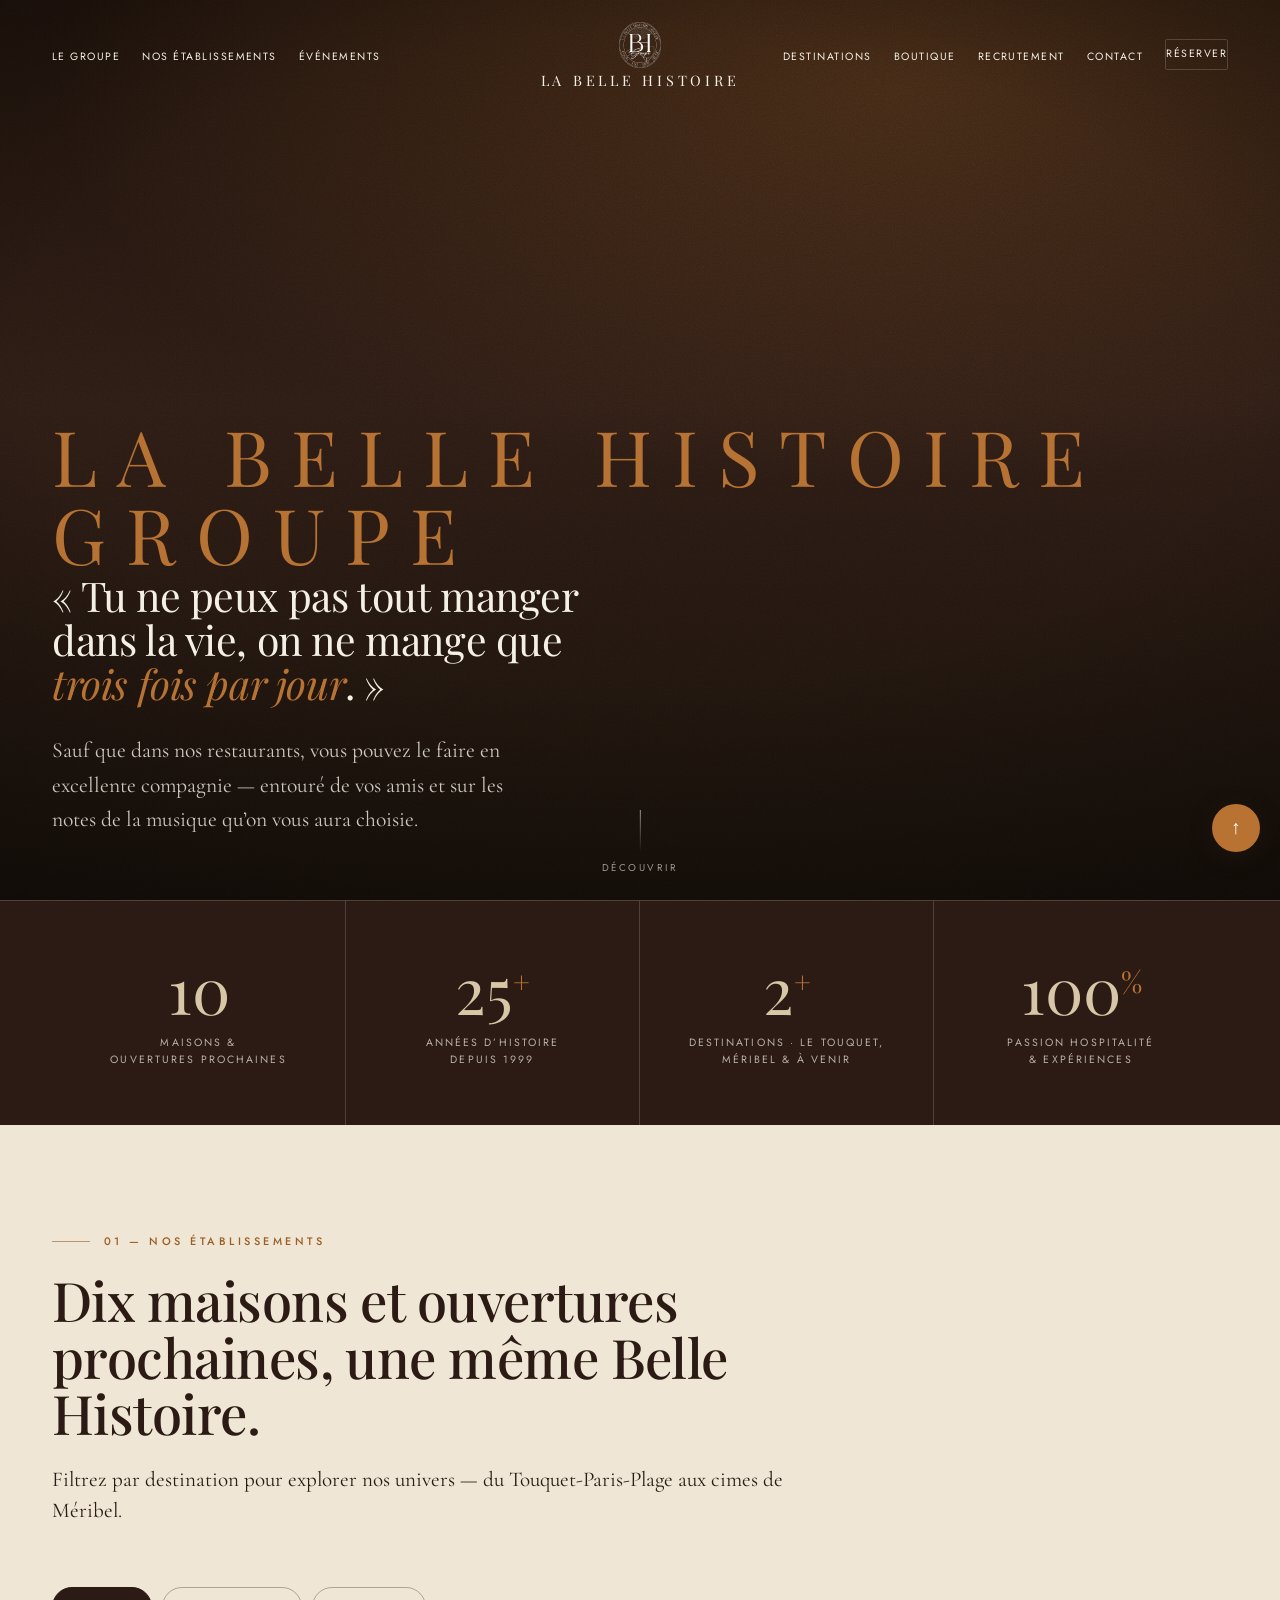
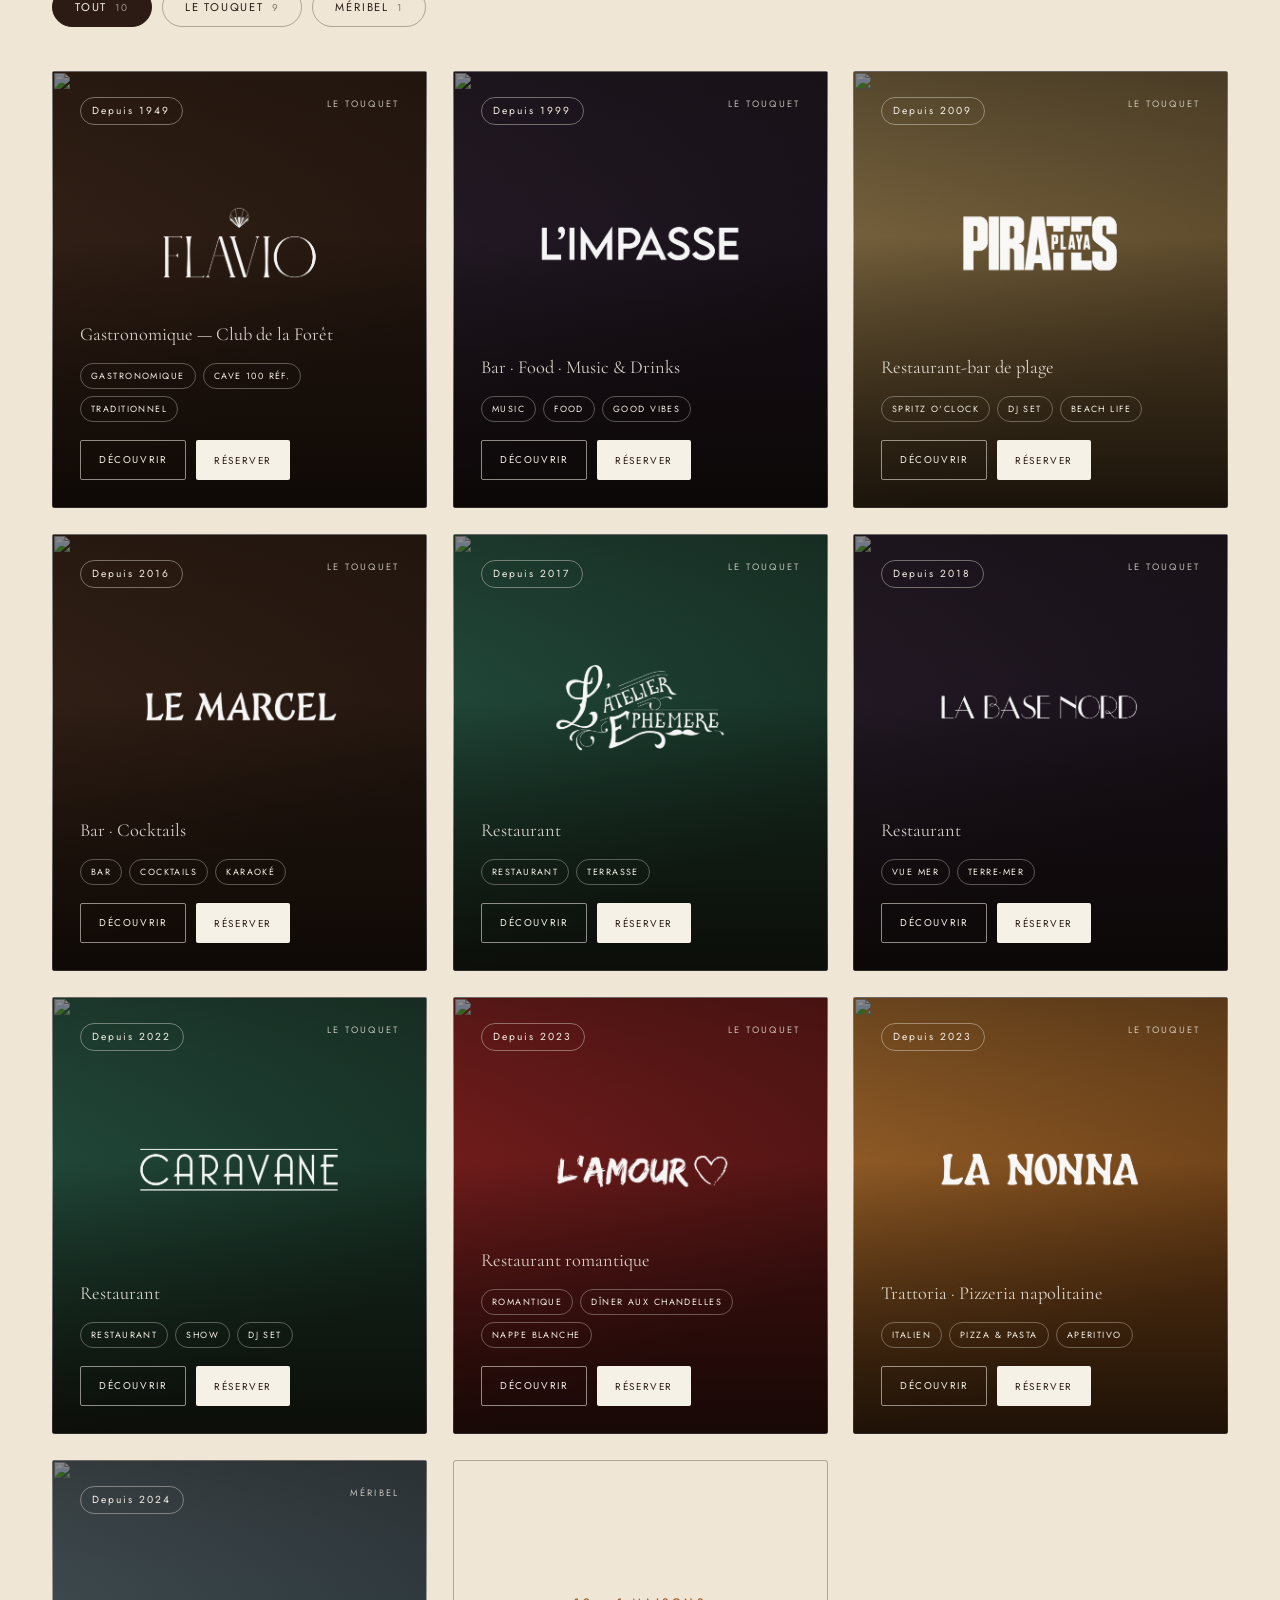
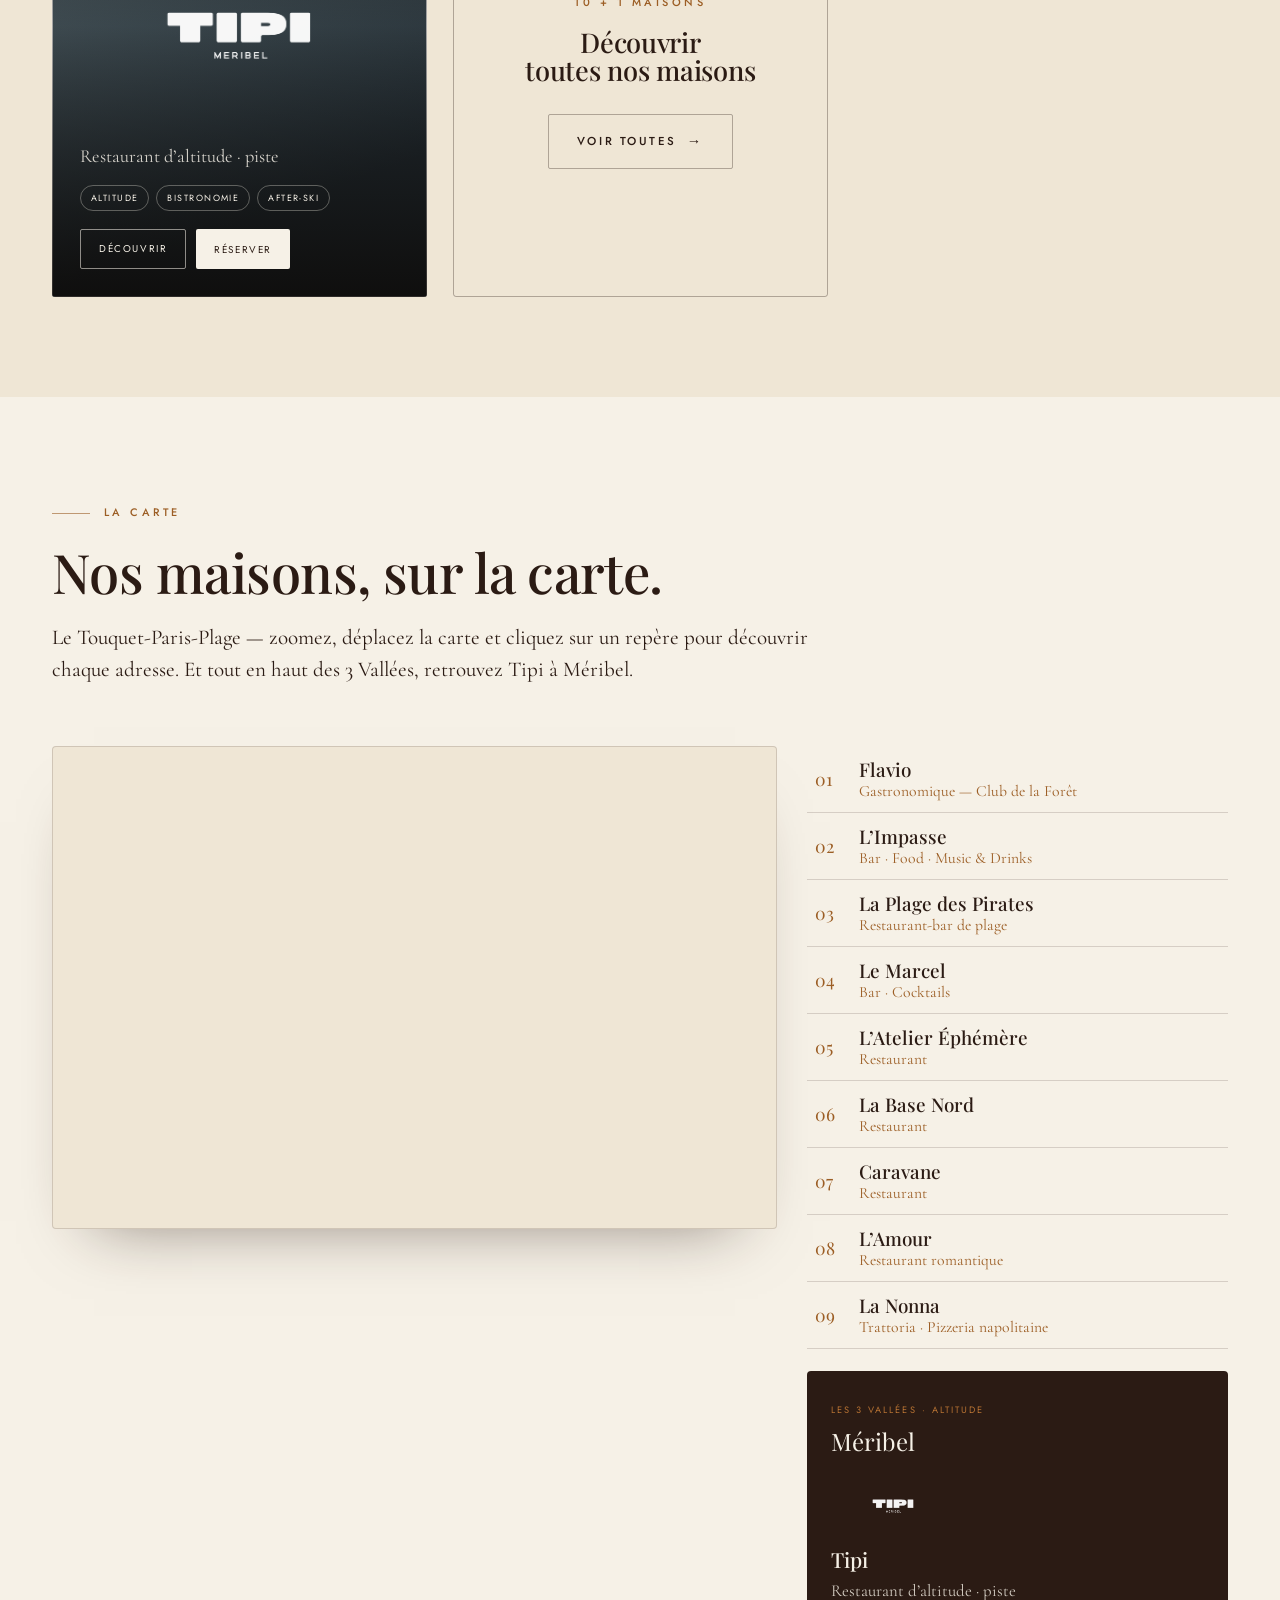
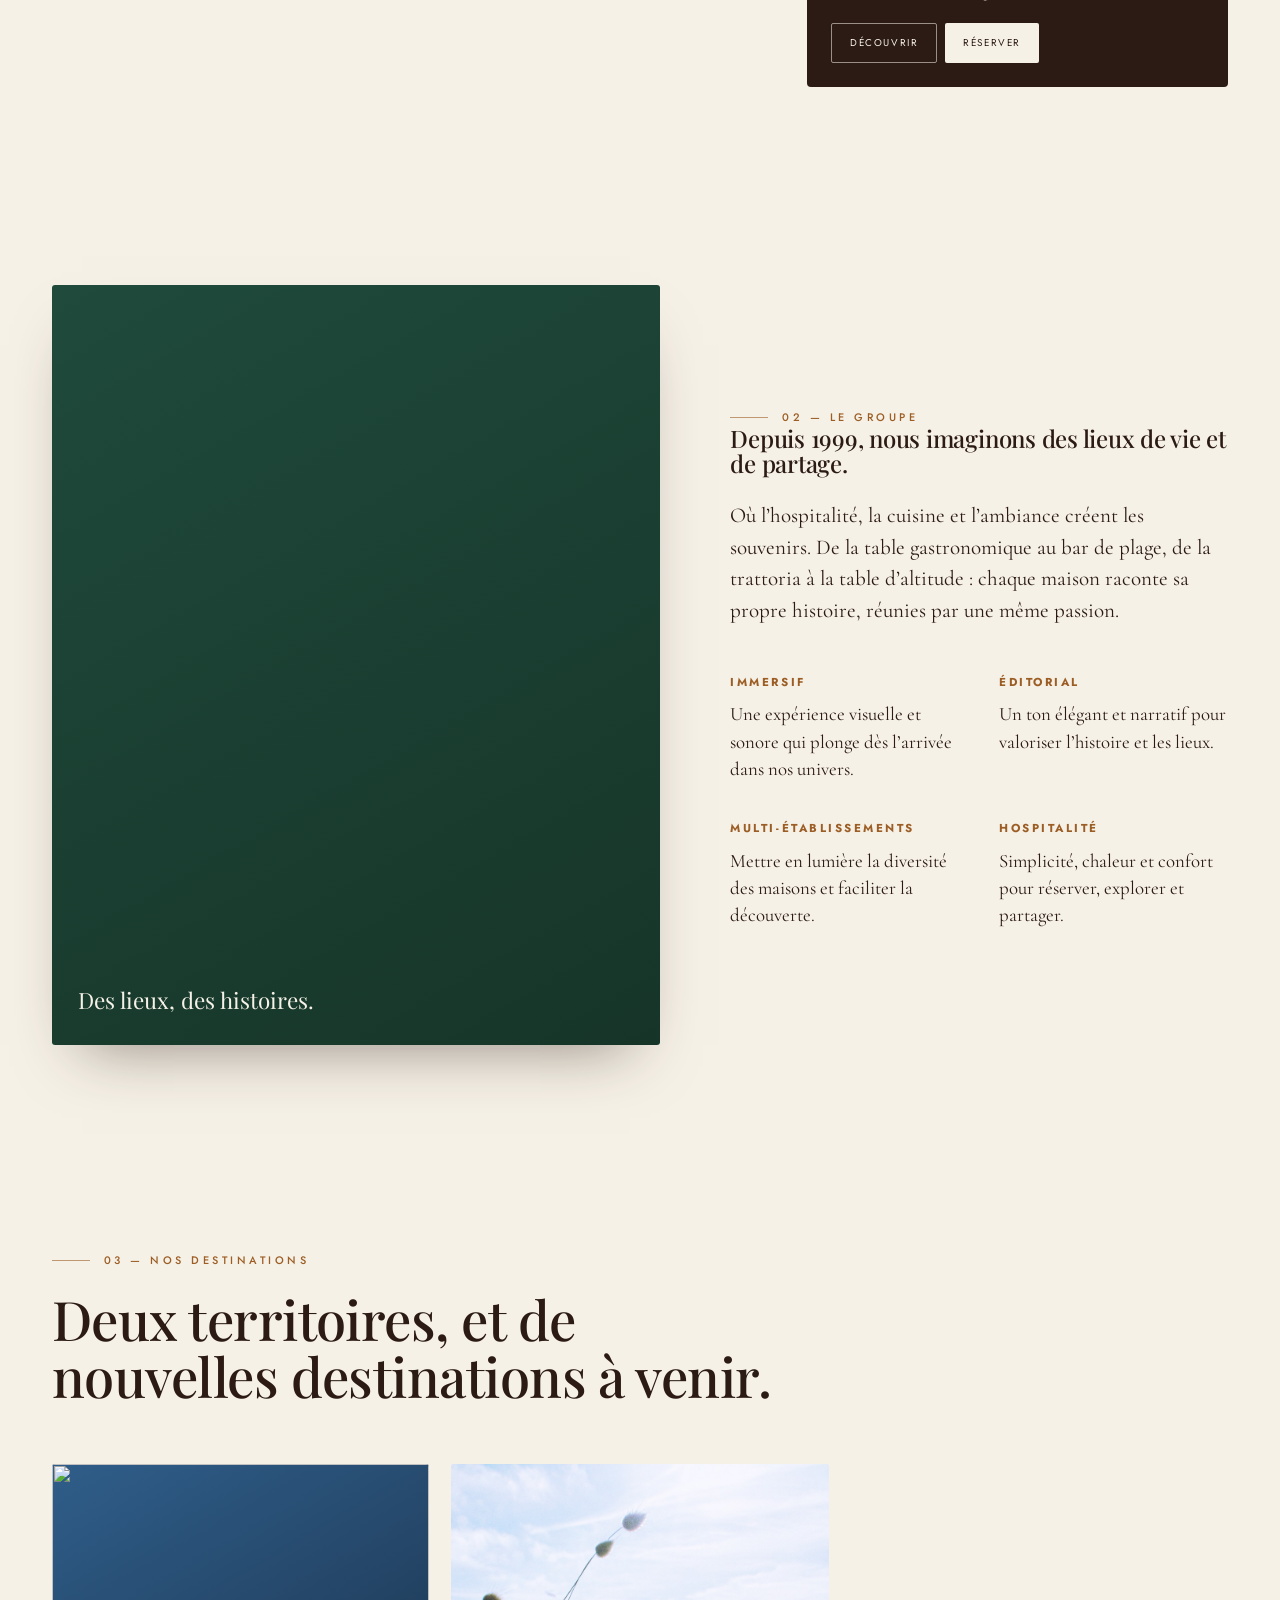
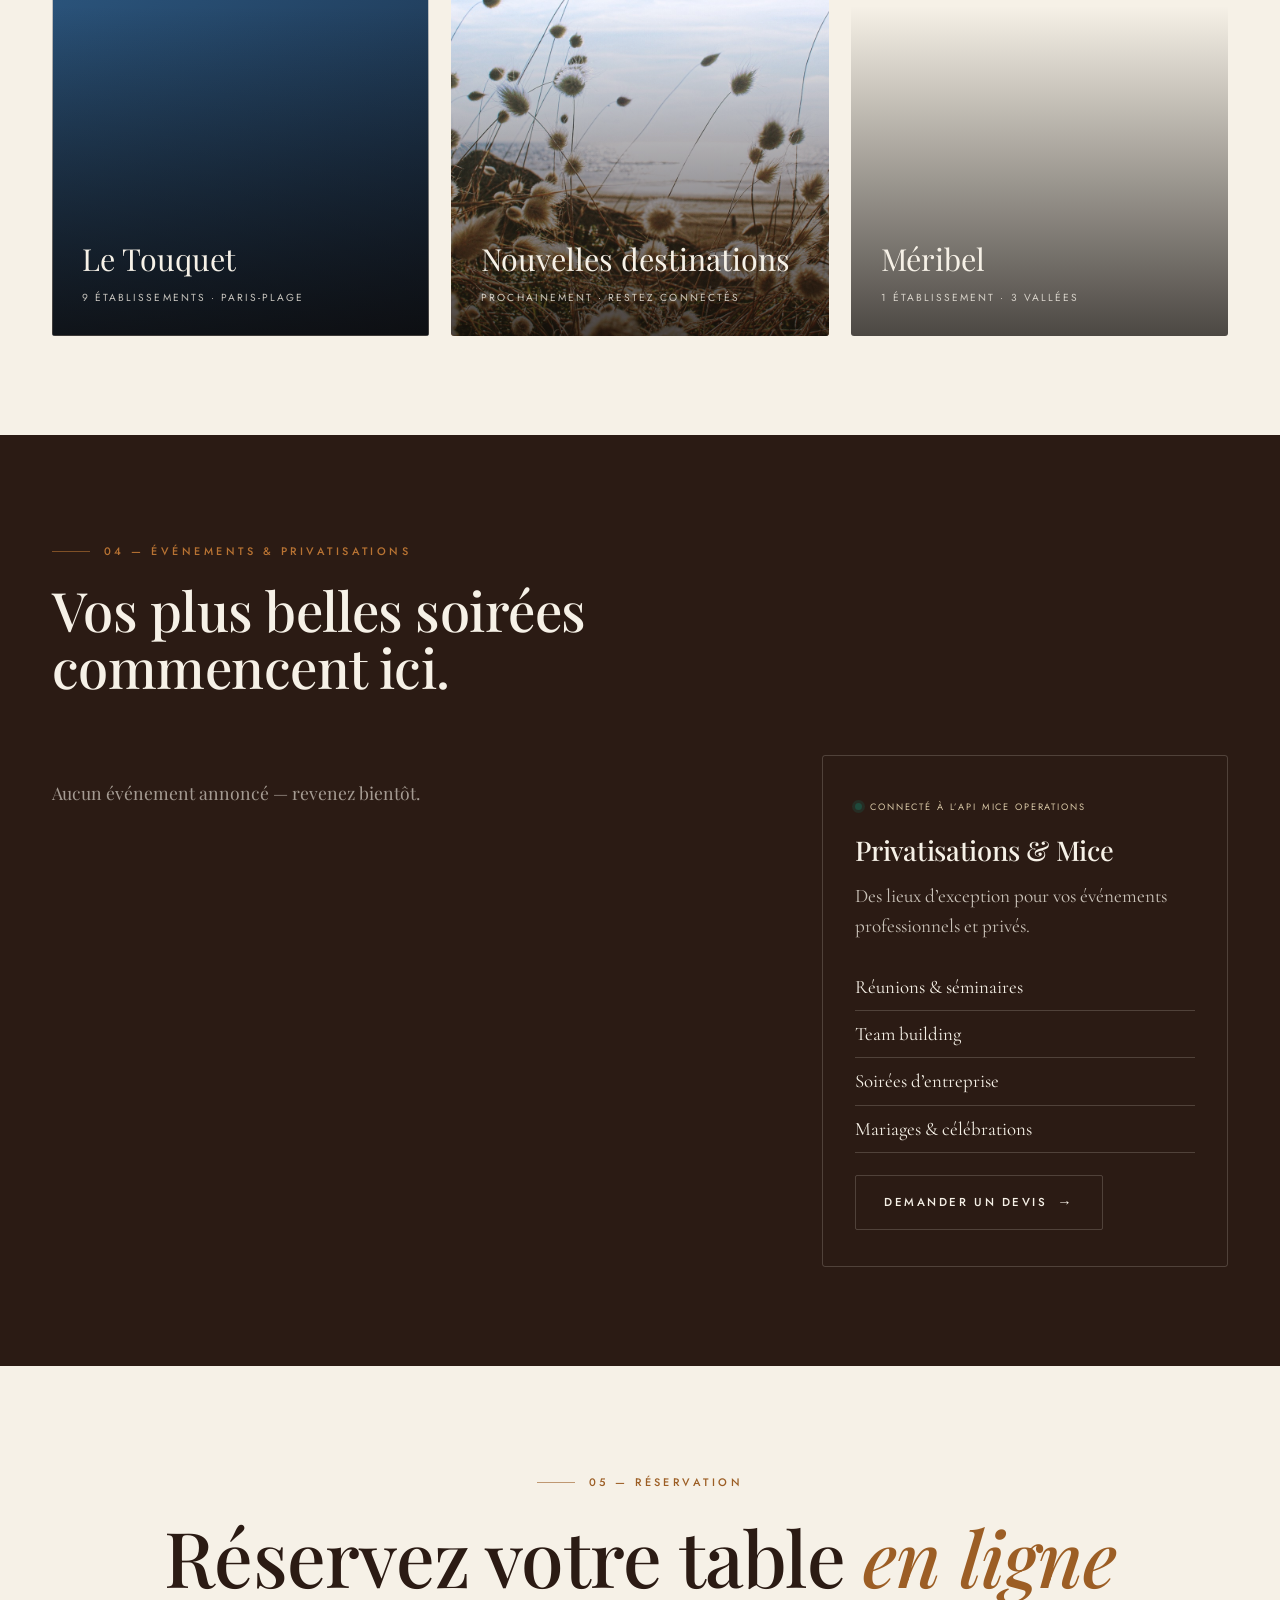
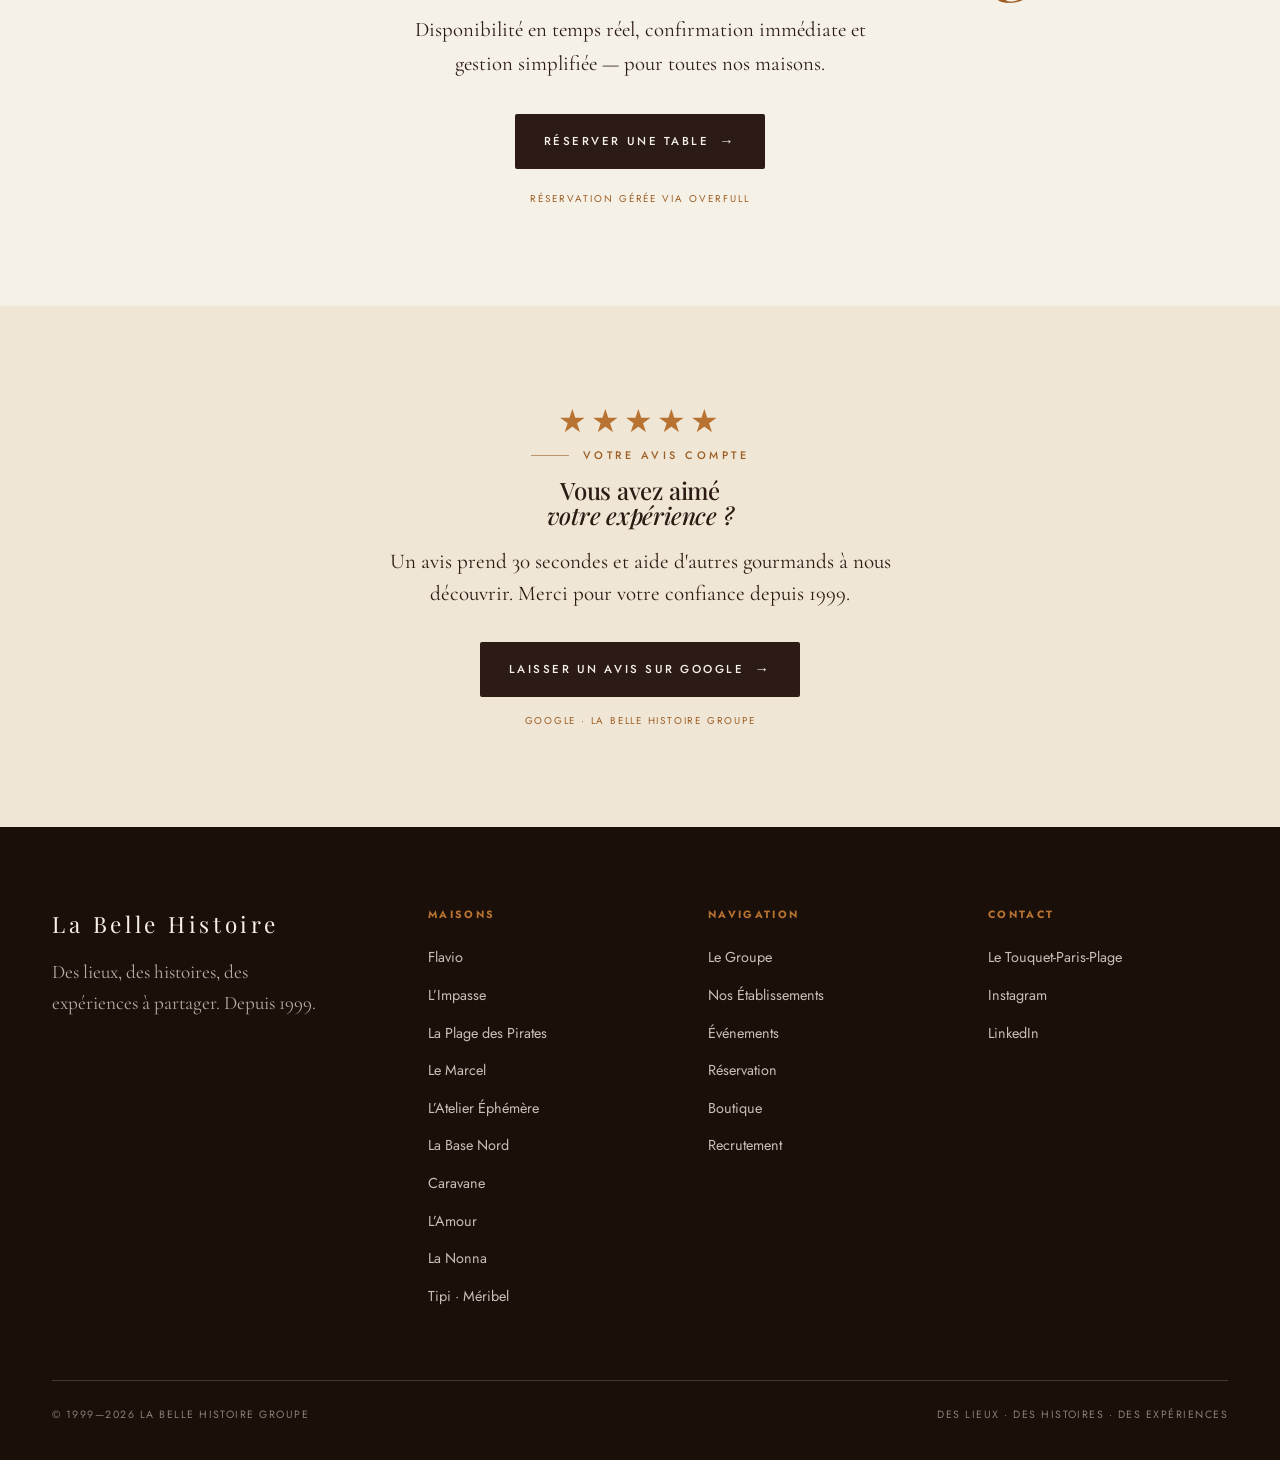
==== index.html @ 361ee7e6 "Add Google review CTA section on homepage New section before footer with 5-star rating, invite to le" ====
<!DOCTYPE html>
<html lang="fr">
<head>
  <meta charset="UTF-8" />
  <meta name="viewport" content="width=device-width, initial-scale=1.0" />

  <!-- ═══ SEO Principal ═══ -->
  <title>La Belle Histoire Groupe | Restaurants & Bars au Touquet-Paris-Plage et Méribel</title>
  <meta name="description" content="Groupe de 10 restaurants et bars au Touquet-Paris-Plage et à Méribel depuis 1999. Flavio, L'Impasse, La Plage des Pirates, Caravane, La Nonna, Tipi… Réservez votre table en ligne." />
  <meta name="keywords" content="restaurant Le Touquet, bar Le Touquet, La Belle Histoire Groupe, Flavio Le Touquet, L'Impasse Le Touquet, La Plage des Pirates, Caravane restaurant, La Nonna Le Touquet, Tipi Méribel, restaurant gastronomique Le Touquet, privatisation Le Touquet, événements Le Touquet" />
  <meta name="author" content="La Belle Histoire Groupe" />
  <meta name="robots" content="index, follow" />
  <link rel="canonical" href="https://labellehistoiregroupe.com/" />

  <!-- ═══ Open Graph (Facebook, LinkedIn, WhatsApp) ═══ -->
  <meta property="og:type" content="website" />
  <meta property="og:site_name" content="La Belle Histoire Groupe" />
  <meta property="og:title" content="La Belle Histoire Groupe | Restaurants & Bars au Touquet et Méribel" />
  <meta property="og:description" content="10 restaurants et bars au Touquet-Paris-Plage et Méribel depuis 1999. Gastronomique, plage, cocktails, bistronomie d'altitude. Réservez en ligne." />
  <meta property="og:url" content="https://labellehistoiregroupe.com/" />
  <meta property="og:image" content="https://labellehistoiregroupe.com/assets/logos/lbh-seal.png" />
  <meta property="og:image:alt" content="La Belle Histoire Groupe — sceau officiel" />
  <meta property="og:locale" content="fr_FR" />

  <!-- ═══ Twitter / X Card ═══ -->
  <meta name="twitter:card" content="summary_large_image" />
  <meta name="twitter:site" content="@labellehistoire" />
  <meta name="twitter:title" content="La Belle Histoire Groupe | Restaurants & Bars au Touquet et Méribel" />
  <meta name="twitter:description" content="10 restaurants et bars au Touquet-Paris-Plage et Méribel depuis 1999. Réservez votre table en ligne." />
  <meta name="twitter:image" content="https://labellehistoiregroupe.com/assets/logos/lbh-seal.png" />

  <!-- ═══ Données structurées JSON-LD (Google Rich Results) ═══ -->
  <script type="application/ld+json">
  {
    "@context": "https://schema.org",
    "@type": "Organization",
    "name": "La Belle Histoire Groupe",
    "url": "https://labellehistoiregroupe.com",
    "logo": "https://labellehistoiregroupe.com/assets/logos/lbh-seal.png",
    "description": "Groupe de restaurants et bars au Touquet-Paris-Plage et Méribel depuis 1999.",
    "foundingDate": "1999",
    "address": {
      "@type": "PostalAddress",
      "addressLocality": "Le Touquet-Paris-Plage",
      "addressRegion": "Hauts-de-France",
      "addressCountry": "FR"
    },
    "sameAs": [
      "https://www.instagram.com/labellehistoire.groupe/"
    ],
    "hasOfferCatalog": {
      "@type": "OfferCatalog",
      "name": "Nos établissements",
      "itemListElement": [
        {"@type": "Restaurant", "name": "Flavio — Club de la Forêt", "servesCuisine": "Gastronomique française", "address": {"@type": "PostalAddress", "addressLocality": "Le Touquet-Paris-Plage"}},
        {"@type": "BarOrPub", "name": "L'Impasse", "servesCuisine": "Bar, Food, Musique", "address": {"@type": "PostalAddress", "addressLocality": "Le Touquet-Paris-Plage"}},
        {"@type": "Restaurant", "name": "La Plage des Pirates", "servesCuisine": "Bar de plage", "address": {"@type": "PostalAddress", "addressLocality": "Le Touquet-Paris-Plage"}},
        {"@type": "Restaurant", "name": "La Nonna", "servesCuisine": "Italien, pizzeria napolitaine", "address": {"@type": "PostalAddress", "addressLocality": "Le Touquet-Paris-Plage"}},
        {"@type": "Restaurant", "name": "Tipi", "servesCuisine": "Bistronomie d'altitude", "address": {"@type": "PostalAddress", "addressLocality": "Méribel-Mottaret"}}
      ]
    }
  }
  </script>

  <link rel="icon" type="image/png" href="assets/logos/lbh-seal.png" />
  <link rel="preconnect" href="https://fonts.googleapis.com">
  <link rel="preconnect" href="https://fonts.gstatic.com" crossorigin>
  <link rel="preconnect" href="https://unpkg.com">
  <link href="https://fonts.googleapis.com/css2?family=Playfair+Display:ital,wght@0,400;0,500;0,600;1,400;1,500&family=Cormorant+Garamond:ital,wght@0,400;0,500;1,400&family=Jost:wght@300;400;500&display=swap" rel="stylesheet">
  <link rel="stylesheet" href="styles.css" />
  <!-- Leaflet chargé en différé (carte non critique au premier rendu) -->
  <link rel="stylesheet" href="https://unpkg.com/leaflet@1.9.4/dist/leaflet.css" integrity="sha256-p4NxAoJBhIIN+hmNHrzRCf9tD/miZyoHS5obTRR9BMY=" crossorigin="" media="print" onload="this.media='all'" />
</head>
<body>

  <!-- ============ HEADER ============ -->
  <header class="site-header header-light">
    <div class="container nav">
      <ul class="nav-links left">
        <li><a href="#groupe">Le Groupe</a></li>
        <li><a href="#etablissements">Nos Établissements</a></li>
        <li><a href="evenements.html">Événements</a></li>
        <li class="burger-extra"><a href="https://www.labellehistoiregroupe.com/category/all-products" target="_blank" rel="noopener">Boutique</a></li>
        <li class="burger-extra"><a href="https://www.labellehistoiregroupe.com/recrutement" target="_blank" rel="noopener">Recrutement</a></li>
        <li class="burger-extra"><a href="reserver.html">Réserver</a></li>
      </ul>
      <a class="brand" href="index.html" aria-label="La Belle Histoire Groupe — accueil">
        <img class="brand-seal" src="assets/logos/lbh-seal.png" alt="" />
        <span class="word">La Belle Histoire</span>
      </a>
      <ul class="nav-links right">
        <li class="nav-only"><a href="#destinations">Destinations</a></li>
        <li class="nav-only nav-sm-hide"><a href="https://www.labellehistoiregroupe.com/category/all-products" target="_blank" rel="noopener">Boutique</a></li>
        <li class="nav-only nav-sm-hide"><a href="https://www.labellehistoiregroupe.com/recrutement" target="_blank" rel="noopener">Recrutement</a></li>
        <li class="nav-only"><a href="#contact">Contact</a></li>
        <li><a href="reserver.html" class="btn btn-light">Réserver</a></li>
      </ul>
      <button class="burger" aria-label="Menu"><span></span><span></span><span></span></button>
    </div>
  </header>

  <!-- ============ HERO ============ -->
  <section class="hero">
    <!-- VIDÉO DE FOND : déposez assets/hero.mp4 et elle se lance automatiquement.
         Sans fichier, le dégradé du hero reste affiché. -->
    <video class="hero-video" autoplay muted loop playsinline poster="">
      <source src="assets/logos/MONTAGE_GROUPE_v6.mp4" type="video/mp4" />
    </video>
    <div class="hero-grain"></div>
    <div class="container hero-inner">
      <div class="hero-top">
        <span class="label" style="color:var(--cuivre)">La Belle Histoire Groupe</span>
      </div>
      <h1 class="hero-quote">
        « Tu ne peux pas tout manger dans la vie, on ne mange que <span class="accent">trois fois par jour</span>. »
      </h1>
      <p class="hero-sub">Sauf que dans nos restaurants, vous pouvez le faire en excellente compagnie — entouré de vos amis et sur les notes de la musique qu’on vous aura choisie.</p>
    </div>
    <span class="hero-videonote">Vidéo immersive · à venir</span>
    <div class="scroll-cue"><span></span>Découvrir</div>
  </section>

  <!-- ============ CHIFFRES CLÉS ============ -->
  <section class="stats">
    <div class="container">
      <div class="stats-grid">
        <div class="stat reveal"><div class="num">10</div><div class="cap">Maisons &amp;<br>ouvertures prochaines</div></div>
        <div class="stat reveal"><div class="num">25<sup>+</sup></div><div class="cap">Années d’histoire<br>depuis 1999</div></div>
        <div class="stat reveal"><div class="num">2<sup>+</sup></div><div class="cap">Destinations · Le Touquet,<br>Méribel &amp; à venir</div></div>
        <div class="stat reveal"><div class="num">100<sup>%</sup></div><div class="cap">Passion hospitalité<br>&amp; expériences</div></div>
      </div>
    </div>
  </section>

  <!-- ============ ÉTABLISSEMENTS ============ -->
  <section class="section venues" id="etablissements">
    <div class="container">
      <div class="section-head reveal">
        <span class="label sec-index">01 — Nos Établissements</span>
        <h2>Dix maisons et ouvertures prochaines, une même Belle Histoire.</h2>
        <p class="editorial">Filtrez par destination pour explorer nos univers — du Touquet-Paris-Plage aux cimes de Méribel.</p>
      </div>
      <div class="filter-bar" id="filter-bar">
        <button class="chip active" data-filter="all">Tout <span class="cnt">10</span></button>
        <button class="chip" data-filter="letouquet">Le Touquet <span class="cnt">9</span></button>
        <button class="chip" data-filter="meribel">Méribel <span class="cnt">1</span></button>
      </div>
      <div class="grid" id="venue-grid"><!-- injected by app.js --></div>
    </div>
  </section>

  <!-- ============ CARTE INTERACTIVE ============ -->
  <section class="section map-section" id="carte">
    <div class="container">
      <div class="section-head reveal">
        <span class="label sec-index">La carte</span>
        <h2>Nos maisons, sur la carte.</h2>
        <p class="editorial">Le Touquet-Paris-Plage — zoomez, déplacez la carte et cliquez sur un repère pour découvrir chaque adresse. Et tout en haut des 3 Vallées, retrouvez Tipi à Méribel.</p>
      </div>
      <div class="map-layout reveal">
        <div class="map-stage" id="map-stage"><!-- carte + pastilles injectées par app.js --></div>
        <aside class="map-side">
          <ol class="map-legend" id="map-legend"><!-- légende injectée --></ol>
          <div class="map-inset" id="map-inset"><!-- encart Tipi / Méribel injecté --></div>
        </aside>
      </div>
    </div>
  </section>

  <!-- ============ LE GROUPE ============ -->
  <section class="section" id="groupe">
    <div class="container intro">
      <div class="intro-visual reveal">
        <video autoplay muted loop playsinline style="position:absolute;inset:0;width:100%;height:100%;object-fit:cover;">
          <source src="assets/logos/MONTAGE_GROUPE_v6.mp4" type="video/mp4" />
        </video>
        <span class="vlabel">Des lieux, des histoires.</span>
      </div>
      <div class="reveal">
        <span class="label sec-index">02 — Le Groupe</span>
        <h2>Depuis 1999, nous imaginons des lieux de vie et de partage.</h2>
        <p class="editorial" style="margin-top:24px">Où l’hospitalité, la cuisine et l’ambiance créent les souvenirs. De la table gastronomique au bar de plage, de la trattoria à la table d’altitude : chaque maison raconte sa propre histoire, réunies par une même passion.</p>
        <div class="values">
          <div class="value"><h4>Immersif</h4><p>Une expérience visuelle et sonore qui plonge dès l’arrivée dans nos univers.</p></div>
          <div class="value"><h4>Éditorial</h4><p>Un ton élégant et narratif pour valoriser l’histoire et les lieux.</p></div>
          <div class="value"><h4>Multi-établissements</h4><p>Mettre en lumière la diversité des maisons et faciliter la découverte.</p></div>
          <div class="value"><h4>Hospitalité</h4><p>Simplicité, chaleur et confort pour réserver, explorer et partager.</p></div>
        </div>
      </div>
    </div>
  </section>

  <!-- ============ DESTINATIONS ============ -->
  <section class="section" id="destinations">
    <div class="container">
      <div class="section-head reveal">
        <span class="label sec-index">03 — Nos Destinations</span>
        <h2>Deux territoires, et de nouvelles destinations à venir.</h2>
      </div>
      <div class="dest-grid">
        <a class="dest dest-letouquet reveal" href="#etablissements">
          <div><div class="d-name">Le Touquet</div><div class="d-meta">9 établissements · Paris-Plage</div></div>
        </a>
        <a class="dest dest-hardelot reveal" href="#etablissements">
          <div><div class="d-name">Nouvelles destinations</div><div class="d-meta">Prochainement · restez connectés</div></div>
        </a>
        <a class="dest dest-meribel reveal" href="#etablissements">
          <div><div class="d-name">Méribel</div><div class="d-meta">1 établissement · 3 Vallées</div></div>
        </a>
      </div>
    </div>
  </section>

  <!-- ============ ÉVÉNEMENTS ============ -->
  <section class="section events" id="evenements">
    <div class="container">
      <div class="section-head reveal">
        <span class="label sec-index">04 — Événements &amp; Privatisations</span>
        <h2>Vos plus belles soirées commencent ici.</h2>
      </div>
      <div class="events-wrap">
        <div class="event-list reveal" id="event-list-home">
          <div id="event-home-empty" style="display:none;padding:24px 0;color:rgba(246,241,231,.6);font-family:var(--serif);font-size:1.1rem">
            Aucun événement annoncé — revenez bientôt.
          </div>
        </div>
        <div class="mice-card reveal">
          <span class="api-tag">Connecté à l’API Mice Operations</span>
          <h3 class="serif">Privatisations &amp; Mice</h3>
          <p style="color:rgba(246,241,231,.78); font-family:var(--body); font-size:1.2rem">Des lieux d’exception pour vos événements professionnels et privés.</p>
          <ul>
            <li>Réunions &amp; séminaires</li>
            <li>Team building</li>
            <li>Soirées d’entreprise</li>
            <li>Mariages &amp; célébrations</li>
          </ul>
          <a href="https://app.miceoperations.com/widget/b5c89fdca779" target="_blank" rel="noopener" class="btn btn-light btn-arrow"><span>Demander un devis</span></a>
        </div>
      </div>
    </div>
  </section>

  <!-- ============ RÉSERVATION CTA ============ -->
  <section class="section" id="reservation">
    <div class="container reserve-cta reveal">
      <span class="label sec-index" style="justify-content:center">05 — Réservation</span>
      <h2 class="big">Réservez votre table <em>en ligne</em></h2>
      <p>Disponibilité en temps réel, confirmation immédiate et gestion simplifiée — pour toutes nos maisons.</p>
      <a href="reserver.html" class="btn btn-dark btn-arrow"><span>Réserver une table</span></a>
      <div style="margin-top:22px; font-size:.62rem; letter-spacing:.2em; text-transform:uppercase; color:var(--cuivre-2)">Réservation gérée via Overfull</div>
    </div>
  </section>

  <!-- ============ AVIS GOOGLE ============ -->
  <section class="section review-section">
    <div class="container reveal" style="text-align:center;max-width:680px">
      <div class="review-stars">★★★★★</div>
      <span class="label sec-index" style="justify-content:center;margin-top:10px">Votre avis compte</span>
      <h2 style="margin-top:14px">Vous avez aimé<br><em>votre expérience ?</em></h2>
      <p class="editorial" style="margin:18px auto 0;max-width:520px">Un avis prend 30 secondes et aide d'autres gourmands à nous découvrir. Merci pour votre confiance depuis 1999.</p>
      <a href="https://www.google.com/search?si=APenkKm7iecQ4G6P-TsbSMFKIQtv3EFIqRAFw-i8uEbk55Z-_3xmjBOQB8GA8N54WVi32LndKd8YNEDdBRg1NfREZsQktn8J58DoyydpPAeneOdMUARDlUWdwB6d22QhJ9nupJuuzLVraXx_1e2UKMs9X2jAr7TfYYryWvH3S5ojsZpSFsKoiIk%3D&q=LA+BELLE+HISTOIRE+GROUPE+Avis" target="_blank" rel="noopener" class="btn btn-dark btn-arrow" style="margin-top:32px"><span>Laisser un avis sur Google</span></a>
      <div style="margin-top:16px;font-size:.62rem;letter-spacing:.18em;text-transform:uppercase;color:var(--cuivre-2)">Google · La Belle Histoire Groupe</div>
    </div>
  </section>

  <!-- ============ FOOTER ============ -->
  <footer class="footer" id="contact">
    <div class="container">
      <div class="footer-top">
        <div>
          <div class="word">La Belle Histoire</div>
          <p class="tag">Des lieux, des histoires, des expériences à partager. Depuis 1999.</p>
        </div>
        <div>
          <h5>Maisons</h5>
          <ul>
            <li><a href="https://www.labellehistoiregroupe.com/flavio" target="_blank" rel="noopener">Flavio</a></li>
            <li><a href="https://www.labellehistoiregroupe.com/limpasse" target="_blank" rel="noopener">L’Impasse</a></li>
            <li><a href="https://www.labellehistoiregroupe.com/plagedespirates" target="_blank" rel="noopener">La Plage des Pirates</a></li>
            <li><a href="https://www.labellehistoiregroupe.com/lemarcel" target="_blank" rel="noopener">Le Marcel</a></li>
            <li><a href="https://www.labellehistoiregroupe.com/latelierephemere" target="_blank" rel="noopener">L’Atelier Éphémère</a></li>
            <li><a href="https://www.labellehistoiregroupe.com/labasenord" target="_blank" rel="noopener">La Base Nord</a></li>
            <li><a href="https://www.labellehistoiregroupe.com/caravane" target="_blank" rel="noopener">Caravane</a></li>
            <li><a href="https://www.labellehistoiregroupe.com/lamour" target="_blank" rel="noopener">L’Amour</a></li>
            <li><a href="https://www.labellehistoiregroupe.com/la-nonna" target="_blank" rel="noopener">La Nonna</a></li>
            <li><a href="https://www.tipi-meribel.com" target="_blank" rel="noopener">Tipi · Méribel</a></li>
          </ul>
        </div>
        <div>
          <h5>Navigation</h5>
          <ul>
            <li><a href="#groupe">Le Groupe</a></li>
            <li><a href="#etablissements">Nos Établissements</a></li>
            <li><a href="evenements.html">Événements</a></li>
            <li><a href="reserver.html">Réservation</a></li>
            <li><a href="https://www.labellehistoiregroupe.com/category/all-products" target="_blank" rel="noopener">Boutique</a></li>
            <li><a href="https://www.labellehistoiregroupe.com/recrutement" target="_blank" rel="noopener">Recrutement</a></li>
          </ul>
        </div>
        <div>
          <h5>Contact</h5>
          <ul>
            <li><a href="https://maps.google.com/?q=Le+Touquet-Paris-Plage" target="_blank" rel="noopener">Le Touquet-Paris-Plage</a></li>
            <li><a href="https://www.instagram.com/labellehistoire.groupe/" target="_blank" rel="noopener">Instagram</a></li>
            <li><a href="https://www.linkedin.com/company/la-belle-histoire-groupe/posts/?feedView=all" target="_blank" rel="noopener">LinkedIn</a></li>
          </ul>
        </div>
      </div>
      <div class="footer-bottom">
        <span>© 1999—2026 La Belle Histoire Groupe</span>
        <span>Des lieux · Des histoires · Des expériences</span>
      </div>
    </div>
  </footer>

  <!-- ============ BACK TO TOP ============ -->
  <button class="back-top" id="back-top" aria-label="Retour en haut">↑</button>

  <!-- ============ MODAL FICHE ============ -->
  <div class="modal-overlay" id="modal" aria-hidden="true">
    <div class="modal t-chocolat" role="dialog" aria-modal="true">
      <div class="modal-visual"><img class="modal-logo" src="" alt="" /><span class="mono"></span></div>
      <div class="modal-body">
        <button class="modal-close" onclick="closeVenue()" aria-label="Fermer">✕</button>
        <div class="m-year" id="m-year"></div>
        <h2 id="m-name"></h2>
        <p class="m-type" id="m-type"></p>
        <div class="m-tags" id="m-tags"></div>
        <p class="m-desc" id="m-desc"></p>
        <div class="m-info" id="m-info"></div>
        <div class="modal-actions">
          <a href="reserver.html" class="btn btn-dark">Réserver</a>
        </div>
      </div>
    </div>
  </div>

  <script src="https://unpkg.com/leaflet@1.9.4/dist/leaflet.js" integrity="sha256-20nQCchB9co0qIjJZRGuk2/Z9VM+kNiyxNV1lvTlZBo=" crossorigin="" defer></script>
  <script src="app.js"></script>
</body>
</html>
---- styles.css ----
/* =========================================================
   LA BELLE HISTOIRE GROUPE — Design System
   Palette & direction artistique d'après moodboard
   ========================================================= */

:root {
  /* Palette moodboard */
  --creme:      #F6F1E7;
  --creme-2:    #EFE6D5;
  --creme-3:    #E8DDC6;
  --sable:      #D8C7A6;
  --sable-deep: #C2AC82;
  --chocolat:   #2B1B14;
  --chocolat-2: #3A2519;
  --ink:        #1A1009;
  --vert:       #1F4A3C;
  --vert-deep:  #163528;
  --bordeaux:   #8B1F1F;
  --bordeaux-2: #6E1717;
  --cuivre:     #B87333;
  --cuivre-2:   #9C5E25;

  --line:       rgba(43, 27, 20, 0.16);
  --line-strong:rgba(43, 27, 20, 0.32);
  --line-light: rgba(246, 241, 231, 0.18);

  /* Typo */
  --serif: "Playfair Display", Georgia, serif;
  --body:  "Cormorant Garamond", Georgia, serif;
  --sans:  "Jost", "Helvetica Neue", Arial, sans-serif;

  --maxw: 1240px;
  --ease: cubic-bezier(.22,.61,.36,1);
}

/* ---------- Reset ---------- */
*, *::before, *::after { box-sizing: border-box; margin: 0; padding: 0; }
html { scroll-behavior: smooth; -webkit-text-size-adjust: 100%; background: var(--creme); overflow-x: hidden; max-width: 100%; }
body {
  background: var(--creme);
  color: var(--chocolat);
  font-family: var(--sans);
  font-size: 16px;
  line-height: 1.6;
  -webkit-font-smoothing: antialiased;
  overflow-x: hidden;
}
img { max-width: 100%; display: block; }
a { color: inherit; text-decoration: none; }
button { font-family: inherit; cursor: pointer; border: none; background: none; color: inherit; }

/* Grain overlay global */
body::before {
  content: "";
  position: fixed; inset: 0;
  pointer-events: none; z-index: 9000;
  opacity: .04; mix-blend-mode: multiply;
  background-image: url("data:image/svg+xml,%3Csvg xmlns='http://www.w3.org/2000/svg' width='180' height='180'%3E%3Cfilter id='n'%3E%3CfeTurbulence type='fractalNoise' baseFrequency='0.85' numOctaves='3'/%3E%3C/filter%3E%3Crect width='100%25' height='100%25' filter='url(%23n)'/%3E%3C/svg%3E");
}

/* ---------- Typo helpers ---------- */
.label {
  font-family: var(--sans);
  font-size: .68rem;
  font-weight: 500;
  letter-spacing: .32em;
  text-transform: uppercase;
}
.serif { font-family: var(--serif); }
.editorial { font-family: var(--body); font-size: 1.32rem; line-height: 1.5; }

h1,h2,h3 { font-family: var(--serif); font-weight: 500; line-height: 1.04; letter-spacing: -.01em; }

.container { width: 100%; max-width: var(--maxw); margin: 0 auto; padding: 0 32px; }

/* Section index tag */
.sec-index {
  display: inline-flex; align-items: center; gap: 14px;
  color: var(--cuivre-2);
}
.sec-index::before { content: ""; width: 38px; height: 1px; background: currentColor; opacity:.6; }

/* ---------- Buttons ---------- */
.btn {
  display: inline-flex; align-items: center; gap: 10px;
  font-family: var(--sans); font-size: .72rem; font-weight: 500;
  letter-spacing: .22em; text-transform: uppercase;
  padding: 15px 28px; border-radius: 2px;
  transition: all .4s var(--ease);
  border: 1px solid transparent;
}
.btn-dark { background: var(--chocolat); color: var(--creme); }
.btn-dark:hover { background: var(--ink); transform: translateY(-2px); }
.btn-ghost { border-color: var(--line-strong); color: var(--chocolat); }
.btn-ghost:hover { background: var(--chocolat); color: var(--creme); }
.btn-light { border-color: var(--line-light); color: var(--creme); }
.btn-light:hover { background: var(--creme); color: var(--chocolat); }
.btn-arrow::after { content: "→"; font-size: .9rem; transition: transform .4s var(--ease); }
.btn:hover .btn-arrow::after, .btn-arrow:hover::after { transform: translateX(5px); }

/* =========================================================
   HEADER / NAV
   ========================================================= */
.site-header {
  position: fixed; top: 0; left: 0; right: 0; z-index: 1000;
  transition: all .5s var(--ease);
  padding: 22px 0;
}
.site-header.scrolled {
  background: rgba(246,241,231,.92);
  backdrop-filter: blur(14px);
  padding: 14px 0;
  box-shadow: 0 1px 0 var(--line);
}
.nav { display: grid; grid-template-columns: 1fr auto 1fr; align-items: center; gap: 0 12px; }
.nav-links { display: flex; gap: 22px; list-style: none; align-items: center; flex-wrap: nowrap; }
.nav-links.right { justify-content: flex-end; }
.nav-links a {
  font-size: .66rem; letter-spacing: .14em; text-transform: uppercase; font-weight: 400;
  position: relative; padding: 6px 0; transition: color .3s; white-space: nowrap;
}
.nav-links a::after {
  content: ""; position: absolute; left: 0; bottom: 0; width: 0; height: 1px;
  background: var(--cuivre); transition: width .4s var(--ease);
}
.nav-links a:hover::after { width: 100%; }

/* Brand wordmark */
.brand { text-align: center; line-height: 1; display: inline-flex; flex-direction: column; align-items: center; }
.brand-seal {
  height: 46px; width: auto; margin-bottom: 5px; display: block;
  transition: filter .5s var(--ease), height .5s var(--ease);
}
.site-header.scrolled .brand-seal { height: 38px; }
.brand .word { font-family: var(--serif); font-size: .9rem; letter-spacing: .26em; text-transform: uppercase; }
.header-light .nav-links a,
.header-light .brand { color: var(--creme); }
/* Sceau noir sur fond transparent → blanc sur en-tête sombre, foncé une fois scrollé */
.header-light .brand-seal { filter: brightness(0) invert(1); }
.header-light.scrolled .brand-seal { filter: none; }
.header-light.scrolled .nav-links a,
.header-light.scrolled .brand { color: var(--chocolat); }

.burger {
  display: none; flex-direction: column; gap: 5px; padding: 10px;
  background: none; border: none; cursor: pointer; z-index: 1600;
  position: relative; touch-action: manipulation; -webkit-tap-highlight-color: transparent;
}
.burger span {
  width: 24px; height: 1.5px; background: currentColor;
  display: block; transition: transform .3s var(--ease), opacity .3s;
  transform-origin: center;
}
/* Burger → croix quand ouvert */
.burger.open span:nth-child(1) { transform: translateY(6.5px) rotate(45deg); }
.burger.open span:nth-child(2) { opacity: 0; transform: scaleX(0); }
.burger.open span:nth-child(3) { transform: translateY(-6.5px) rotate(-45deg); }
.burger-extra { display: none; }

/* Back to top */
.back-top {
  position: fixed; bottom: 48px; right: 20px; z-index: 9999;
  width: 48px; height: 48px; border-radius: 50%;
  background: var(--cuivre); color: #fff;
  border: none;
  box-shadow: 0 4px 20px rgba(43,27,20,.5);
  font-size: 1.2rem; font-weight: 600; line-height: 1; cursor: pointer;
  display: flex; align-items: center; justify-content: center;
  transition: background .2s, box-shadow .2s, transform .2s;
}
.back-top:hover { background: var(--chocolat); box-shadow: 0 6px 28px rgba(43,27,20,.6); transform: translateY(-2px); }
/* Fallback sticky pour contexte iframe sans scroll interne */
@supports not (position: fixed) {
  .back-top { position: sticky; }
}

/* =========================================================
   HERO
   ========================================================= */
.hero {
  position: relative; min-height: 100vh; display: flex; align-items: flex-end;
  background:
    radial-gradient(120% 80% at 70% 10%, rgba(184,115,51,.22), transparent 55%),
    linear-gradient(180deg, #1c110b 0%, #2b1b14 45%, #17100a 100%);
  color: var(--creme); overflow: hidden;
}
.hero::after { /* vignette */
  content:""; position:absolute; inset:0;
  background: radial-gradient(120% 90% at 50% 40%, transparent 40%, rgba(0,0,0,.55) 100%);
  pointer-events: none;
}
.hero-video {
  position: absolute; inset: 0; width: 100%; height: 100%;
  object-fit: cover; z-index: 0; opacity: .55;
}
.hero-grain {
  position: absolute; inset: 0; opacity: .5; mix-blend-mode: overlay;
  background-image: url("data:image/svg+xml,%3Csvg xmlns='http://www.w3.org/2000/svg' width='200' height='200'%3E%3Cfilter id='n'%3E%3CfeTurbulence type='fractalNoise' baseFrequency='0.9' numOctaves='2'/%3E%3C/filter%3E%3Crect width='100%25' height='100%25' filter='url(%23n)'/%3E%3C/svg%3E");
}
.hero-inner { position: relative; z-index: 3; width: 100%; padding-bottom: 7vh; padding-top: 18vh; }

/* ----- Mode embarqué (iframe Wix) -----
   Quand le site tourne dans une iframe dont la hauteur est pilotée par Velo,
   les unités vh pointent vers la hauteur de l'iframe → boucle de redimensionnement
   (l'iframe grossit, vh grossit, l'iframe regrossit...). On remplace donc les vh
   du hero par une hauteur stable (--hero-h, calculée en JS sur l'écran réel). */
.embedded .hero { min-height: var(--hero-h, 720px); }
.embedded .hero-inner { padding-top: 96px; padding-bottom: 56px; }
.hero-quote {
  font-family: var(--serif); font-weight: 400;
  font-size: clamp(1.9rem, 4.2vw, 3.7rem); line-height: 1.12; max-width: 19ch;
  letter-spacing: -.01em;
}
.hero-quote .accent { color: var(--cuivre); font-style: italic; }
.hero-sub {
  margin-top: 28px; font-family: var(--body); font-size: 1.35rem; max-width: 46ch;
  color: rgba(246,241,231,.82);
}
.hero-top {
  position: relative; z-index: 3; display: flex; gap: 18px; align-items: center;
  margin-bottom: auto;
}
.hero-play {
  width: 84px; height: 84px; border-radius: 50%; border: 1px solid rgba(246,241,231,.5);
  display: grid; place-items: center; transition: all .4s var(--ease);
  position: absolute; right: 32px; bottom: 18vh; z-index: 4;
}
.hero-play:hover { background: var(--creme); color: var(--chocolat); border-color: var(--creme); transform: scale(1.05); }
.hero-play svg { width: 22px; height: 22px; margin-left: 4px; }
.hero-videonote {
  position: absolute; right: 32px; bottom: calc(18vh - 30px); z-index: 4;
  font-size: .6rem; letter-spacing: .2em; text-transform: uppercase; color: rgba(246,241,231,.5);
  display: none;
}
.scroll-cue {
  position:absolute; bottom: 24px; left: 50%; transform: translateX(-50%); z-index: 4;
  font-size: .62rem; letter-spacing: .25em; text-transform: uppercase; color: rgba(246,241,231,.6);
  display:flex; flex-direction:column; align-items:center; gap:8px;
}
.scroll-cue span { width:1px; height:42px; background: linear-gradient(rgba(246,241,231,.6), transparent); animation: cue 2s var(--ease) infinite; }
@keyframes cue { 0%{transform:scaleY(0); transform-origin:top} 45%{transform:scaleY(1); transform-origin:top} 55%{transform:scaleY(1); transform-origin:bottom} 100%{transform:scaleY(0); transform-origin:bottom} }
@keyframes menuIn { from { opacity:0; } to { opacity:1; } }
@keyframes menuItemIn { from { opacity:0; transform: translateY(16px); } to { opacity:1; transform: translateY(0); } }

/* HERO — make label larger than quote */
.hero .label {
  font-family: var(--serif);
  font-size: clamp(2.4rem, 6vw, 5rem);
  font-weight: 400;
  letter-spacing: .26em;
  text-transform: uppercase;
  line-height: 1.02;
}
.hero .hero-quote {
  font-family: var(--serif);
  font-size: clamp(1.6rem, 3.2vw, 2.6rem);
  font-weight: 400;
  line-height: 1.08;
  max-width: 22ch;
  letter-spacing: -.01em;
}

/* =========================================================
   CHIFFRES CLÉS
   ========================================================= */
.stats {
  background: var(--chocolat); color: var(--creme);
  border-top: 1px solid var(--line-light);
}
.stats-grid {
  display: grid; grid-template-columns: repeat(4, 1fr);
}
.stat {
  padding: 56px 32px; text-align: center; border-right: 1px solid var(--line-light);
}
.stat:last-child { border-right: none; }
.stat .num { font-family: var(--serif); font-size: clamp(2.6rem, 5vw, 4rem); line-height: 1; color: var(--sable); }
.stat .num sup { font-size: .45em; color: var(--cuivre); }
.stat .cap { margin-top: 14px; font-size: .66rem; letter-spacing: .2em; text-transform: uppercase; color: rgba(246,241,231,.7); line-height: 1.6; }

/* =========================================================
   GENERIC SECTION
   ========================================================= */
.section { padding: clamp(70px, 11vh, 150px) 0; }
.section-head { max-width: 760px; margin-bottom: 60px; }
.section-head h2 { font-size: clamp(2rem, 4.4vw, 3.4rem); margin-top: 22px; }
.section-head p { margin-top: 22px; }

/* Intro groupe */
.intro { display: grid; grid-template-columns: 1.1fr .9fr; gap: 70px; align-items: center; }
.intro-visual {
  aspect-ratio: 4/5; border-radius: 3px; position: relative; overflow: hidden;
  background: linear-gradient(150deg, var(--vert), var(--vert-deep));
  box-shadow: 0 30px 60px -30px rgba(43,27,20,.5);
}
.intro-visual .vlabel {
  position:absolute; bottom: 26px; left: 26px; color: var(--creme);
  font-family: var(--serif); font-size: 1.4rem;
}
.media-ph {
  position:absolute; inset:0; display:grid; place-items:center;
  color: rgba(246,241,231,.35); font-size:.6rem; letter-spacing:.25em; text-transform:uppercase;
}
.media-ph .mono { font-family: var(--serif); font-size: 3rem; letter-spacing:.05em; opacity:.5; }
.values { display: grid; grid-template-columns: 1fr 1fr; gap: 36px 40px; margin-top: 46px; }
.value h4 { font-family: var(--sans); font-size: .72rem; letter-spacing: .22em; text-transform: uppercase; margin-bottom: 10px; color: var(--cuivre-2); }
.value p { font-family: var(--body); font-size: 1.18rem; line-height: 1.45; }

/* =========================================================
   FILTER + GRID ÉTABLISSEMENTS
   ========================================================= */
.venues { background: var(--creme-2); }
.filter-bar { display: flex; flex-wrap: wrap; gap: 10px; margin-bottom: 44px; }
.chip {
  font-size: .7rem; letter-spacing: .16em; text-transform: uppercase;
  padding: 11px 22px; border: 1px solid var(--line-strong); border-radius: 40px;
  transition: all .35s var(--ease); display:inline-flex; gap:8px; align-items:center;
}
.chip .cnt { opacity:.55; font-size:.62rem; }
.chip:hover { border-color: var(--chocolat); }
.chip.active { background: var(--chocolat); color: var(--creme); border-color: var(--chocolat); }

.grid {
  display: grid; grid-template-columns: repeat(3, 1fr); gap: 26px;
}
.card {
  position: relative; aspect-ratio: 3/3.5; border-radius: 3px; overflow: hidden;
  color: var(--creme); cursor: pointer; isolation: isolate;
  text-decoration: none;
  transition: transform .55s var(--ease), box-shadow .55s var(--ease);
  display: flex; flex-direction: column; justify-content: flex-end;
  transform: translateZ(0);
  will-change: transform;
  padding: 28px;
}
.card-media {
  position:absolute; inset:0; z-index:-3;
  background-size: cover;
  background-position: center;
  background-repeat: no-repeat;
}
.card-media-img {
  position: absolute; inset: 0; width: 100%; height: 100%; z-index: -2;
  object-fit: cover; object-position: center; display: block;
  transition: transform .9s var(--ease);
}
.card:hover .card-media-img { transform: scale(1.07); }
.card::before { /* fallback gradient (visible si pas de photo) set by theme */
  content:""; position:absolute; inset:0; z-index:-3;
  background: var(--card-grad, linear-gradient(160deg,#3a2519,#1a1009));
  transition: transform .9s var(--ease);
}
.card::after { /* darkening for legibility (logo en haut, texte en bas) */
  content:""; position:absolute; inset:0; z-index:-1;
  background: linear-gradient(180deg, rgba(10,6,3,.48) 0%, rgba(10,6,3,.14) 38%, rgba(10,6,3,.8) 100%);
}
.card:hover { transform: translateY(-8px); box-shadow: 0 40px 70px -35px rgba(26,16,9,.7); }
.card:hover::before { transform: scale(1.07); }
.card-logo {
  position: absolute; z-index: 2;
  top: 17%; left: 50%; transform: translateX(-50%);
  width: 90%; max-height: 45%; object-fit: contain; object-position: center;
  filter: brightness(0) invert(1); opacity: .96;
  transition: transform .6s var(--ease); pointer-events:none;
}
.card:hover .card-logo { transform: translateX(-50%) scale(1.04); }
.card .c-bottom { position: relative; z-index: 2; }
.card .c-year {
  position:absolute; top: 26px; left: 28px;
  font-size: .64rem; letter-spacing: .2em; border: 1px solid rgba(246,241,231,.4);
  padding: 5px 11px; border-radius: 30px; backdrop-filter: blur(2px);
}
.card .c-dest {
  position:absolute; top: 26px; right: 28px;
  font-size: .58rem; letter-spacing: .22em; text-transform: uppercase; color: rgba(246,241,231,.75);
}
.card h3 { font-size: 2rem; margin-bottom: 8px; }
.card .c-type { font-family: var(--body); font-size: 1.15rem; color: rgba(246,241,231,.85); line-height:1.35; }
.card .c-tags { display:flex; flex-wrap:wrap; gap:7px; margin-top:16px; }
.card .c-tags span {
  font-size: .56rem; letter-spacing: .16em; text-transform: uppercase;
  padding: 5px 10px; border: 1px solid rgba(246,241,231,.32); border-radius: 30px;
}
.card .c-actions {
  display:flex; gap: 10px; margin-top: 18px; flex-wrap: wrap;
}
.card .c-actions .mini {
  font-size: .62rem; letter-spacing: .16em; text-transform: uppercase;
  padding: 11px 18px; border-radius: 2px;
  text-decoration: none; display: inline-flex; align-items: center; justify-content: center;
  transition: background .35s var(--ease), color .35s var(--ease), border-color .35s var(--ease), transform .35s var(--ease);
}
.card .c-actions .mini:hover { transform: translateY(-2px); }
.mini.solid { background: var(--creme); color: var(--chocolat); }
.mini.solid:hover { background: #fff; }
.mini.line { border: 1px solid rgba(246,241,231,.55); color: var(--creme); }
.mini.line:hover { background: rgba(246,241,231,.14); border-color: rgba(246,241,231,.9); }

/* discover-all card */
.card.discover {
  background: transparent; border: 1px solid var(--line-strong); color: var(--chocolat);
  align-items: center; justify-content: center; text-align: center;
}
.card.discover::before, .card.discover::after { display:none; }
.card.discover:hover { background: var(--chocolat); color: var(--creme); box-shadow:none; transform: translateY(-8px); }
.card.discover h3 { font-size: 1.7rem; }
.card.discover .btn { margin-top: 22px; }

/* themes */
.t-chocolat { --card-grad: linear-gradient(155deg,#412a1c 0%,#241710 70%); }
.t-night    { --card-grad: linear-gradient(155deg,#2e2233 0%,#171019 70%); }
.t-sable    { --card-grad: linear-gradient(155deg,#9a8253 0%,#5e4a2a 75%); }
.t-vert     { --card-grad: linear-gradient(155deg,#2c6450 0%,#142e22 75%); }
.t-bordeaux { --card-grad: linear-gradient(155deg,#9b2626 0%,#4d1212 75%); }
.t-cuivre   { --card-grad: linear-gradient(155deg,#c07d36 0%,#6e3f15 75%); }
.t-mountain { --card-grad: linear-gradient(160deg,#5a6b72 0%,#243038 75%); }

/* =========================================================
   DESTINATIONS
   ========================================================= */
.dest-grid { display: grid; grid-template-columns: repeat(3,1fr); gap: 22px; }
.dest {
  position: relative; aspect-ratio: 4/5; border-radius: 3px; overflow: hidden;
  color: var(--creme); display:flex; align-items:flex-end; padding: 30px; cursor: pointer;
}
.dest::before { content:""; position:absolute; inset:0; z-index:0; transition: transform .9s var(--ease); background-size: cover; background-position: center; }
.dest:hover::before { transform: scale(1.06); }
.dest::after { content:""; position:absolute; inset:0; z-index:1; background: linear-gradient(180deg, transparent 30%, rgba(10,6,3,.72)); }
.dest > * { position: relative; z-index:2; }

/* Diaporama photos (Le Touquet) */
.dest-slides { position:absolute; inset:0; z-index:0; overflow:hidden; }
.dest-slides img { position:absolute; inset:0; width:100%; height:100%; object-fit:cover; opacity:0; transform: scale(1.04); transition: opacity 1.2s var(--ease), transform 6s var(--ease); }
.dest-slides img.on { opacity:1; transform: scale(1); }
.dest:hover .dest-slides img.on { transform: scale(1.08); }

.dest-letouquet::before { background: linear-gradient(150deg,#2f5e8a,#16263a); }
.dest-hardelot::before  { background: url('assets/destinations/hardelot.jpg') center/cover; }
.dest-meribel::before   { background: url('assets/logos/tipi.jpg') center/cover; }
.dest .d-name { font-family: var(--serif); font-size: 1.9rem; }
.dest .d-meta { font-size: .64rem; letter-spacing: .2em; text-transform: uppercase; color: rgba(246,241,231,.8); margin-top: 6px; }

/* =========================================================
   EVENTS PREVIEW
   ========================================================= */
.events { background: var(--chocolat); color: var(--creme); }
.events .section-head h2 { color: var(--creme); }
.events .sec-index { color: var(--cuivre); }
.events-wrap { display:grid; grid-template-columns: 1.4fr .8fr; gap: 60px; align-items: start; }
.event-list { display:flex; flex-direction: column; }
.event-row {
  display:grid; grid-template-columns: 92px 1fr auto; gap: 28px; align-items:center;
  padding: 26px 0; border-top: 1px solid var(--line-light);
  transition: padding-left .4s var(--ease);
}
.event-row:last-child { border-bottom: 1px solid var(--line-light); }
.event-row:hover { padding-left: 14px; }
.event-date { text-align:center; }
.event-date .d { font-family: var(--serif); font-size: 2.1rem; line-height: 1; color: var(--sable); }
.event-date .m { font-size: .6rem; letter-spacing: .2em; text-transform: uppercase; color: rgba(246,241,231,.6); margin-top: 4px; }
.event-info h4 { font-family: var(--serif); font-size: 1.4rem; font-weight: 500; margin-top: 3px; }
.event-info p { font-size: .68rem; letter-spacing: .14em; text-transform: uppercase; color: rgba(246,241,231,.6); margin-top: 5px; }
.event-info .event-venue { font-size: .62rem; letter-spacing: .2em; text-transform: uppercase; color: var(--cuivre); margin-top: 0; font-weight: 600; }
.event-cta { font-size: .66rem; letter-spacing: .18em; text-transform: uppercase; color: var(--cuivre); white-space: nowrap; }
.mice-card {
  border: 1px solid var(--line-light); border-radius: 3px; padding: 36px 32px;
  color: var(--creme);
}
.mice-card h3 { color: var(--creme); font-size: 1.7rem; margin-bottom: 16px; }
.mice-card ul { list-style: none; margin: 22px 0; }
.mice-card li { font-family: var(--body); font-size: 1.18rem; padding: 8px 0; border-bottom: 1px solid var(--line-light); }
.api-tag { display:inline-flex; align-items:center; gap:8px; font-size:.58rem; letter-spacing:.2em; text-transform:uppercase; color: var(--sable); margin-bottom: 22px; }
.api-tag::before { content:""; width:7px; height:7px; border-radius:50%; background: var(--vert); box-shadow:0 0 0 3px rgba(31,74,60,.4); }

/* =========================================================
   RESERVATION CTA
   ========================================================= */
.reserve-cta { text-align:center; }
.reserve-cta .big {
  font-family: var(--serif); font-size: clamp(2.4rem, 6vw, 5rem); line-height: 1.02; margin: 26px 0 18px;
}
.reserve-cta .big em { font-style: italic; color: var(--cuivre-2); }
.reserve-cta p { font-family: var(--body); font-size: 1.3rem; max-width: 50ch; margin: 0 auto 34px; }

/* =========================================================
   AVIS GOOGLE
   ========================================================= */
.review-section { background: var(--creme-2); }
.review-stars {
  font-size: 2rem;
  color: var(--cuivre);
  letter-spacing: 4px;
  line-height: 1;
}

/* =========================================================
   FOOTER
   ========================================================= */
.footer { background: var(--ink); color: var(--creme); padding: 80px 0 36px; }
.footer-top { display:grid; grid-template-columns: 1.4fr 1fr 1fr 1fr; gap: 40px; }
.footer .word { font-family: var(--serif); font-size: 1.4rem; letter-spacing: .16em; }
.footer .tag { font-family: var(--body); font-size: 1.2rem; color: rgba(246,241,231,.7); margin-top: 14px; max-width: 30ch; }
.footer h5 { font-size: .66rem; letter-spacing: .22em; text-transform: uppercase; color: var(--cuivre); margin-bottom: 20px; }
.footer ul { list-style:none; }
.footer ul li { margin-bottom: 12px; }
.footer ul a { font-size: .9rem; color: rgba(246,241,231,.78); transition: color .3s; }
.footer ul a:hover { color: var(--creme); }
.footer-bottom {
  margin-top: 60px; padding-top: 26px; border-top: 1px solid var(--line-light);
  display:flex; justify-content: space-between; align-items:center;
  font-size: .66rem; letter-spacing: .14em; text-transform: uppercase; color: rgba(246,241,231,.5);
}

/* =========================================================
   MODAL FICHE
   ========================================================= */
.modal-overlay {
  position: fixed; inset:0; z-index: 2000; background: rgba(20,12,7,.6);
  backdrop-filter: blur(6px); opacity:0; pointer-events:none; transition: opacity .4s var(--ease);
  display:flex; align-items:center; justify-content:center; padding: 40px 24px;
}
.modal-overlay.open { opacity:1; pointer-events:auto; }
.modal {
  background: var(--creme); width: 100%; max-width: 980px; max-height: 88vh; overflow-y: auto;
  border-radius: 4px; display:grid; grid-template-columns: 1fr 1fr;
  transform: translateY(20px) scale(.98); transition: transform .5s var(--ease);
}
.modal-overlay.open .modal { transform: none; }
.modal-visual { position: relative; min-height: 340px; color: var(--creme); overflow: hidden; }
.modal-visual::before { content:""; position:absolute; inset:0; background: var(--card-grad,linear-gradient(160deg,#3a2519,#1a1009)); }
.modal-logo {
  position:absolute; top:50%; left:50%; transform: translate(-50%,-50%);
  width: 66%; max-height: 50%; object-fit: contain;
  filter: brightness(0) invert(1); opacity: .97; z-index:1;
}
.modal-visual .mono { display: none; }
.modal-body { padding: 44px 40px; position: relative; }
.modal-close {
  position:absolute; top:18px; right:18px; width:38px; height:38px; border-radius:50%;
  border:1px solid var(--line-strong); display:grid; place-items:center; font-size:1rem; z-index:5;
  background: var(--creme); transition: all .3s;
}
.modal-close:hover { background: var(--chocolat); color: var(--creme); }
.modal-body .m-year { color: var(--cuivre-2); font-size:.66rem; letter-spacing:.22em; }
.modal-body h2 { font-size: 2.4rem; margin: 8px 0 6px; }
.modal-body .m-type { font-family: var(--body); font-size: 1.3rem; color: var(--chocolat-2); }
.modal-body .m-tags { display:flex; flex-wrap:wrap; gap:8px; margin: 20px 0; }
.modal-body .m-tags span { font-size:.58rem; letter-spacing:.16em; text-transform:uppercase; padding:6px 12px; border:1px solid var(--line-strong); border-radius:30px; }
.modal-body .m-desc { font-family: var(--body); font-size: 1.28rem; line-height: 1.5; margin-bottom: 24px; }
.modal-body .m-info { border-top: 1px solid var(--line); padding-top: 20px; margin-bottom: 28px; }
.modal-body .m-info div { display:flex; gap: 14px; padding: 7px 0; font-size:.9rem; }
.modal-body .m-info .k { font-size:.62rem; letter-spacing:.16em; text-transform:uppercase; color: var(--cuivre-2); min-width: 110px; }
.modal-actions { display:flex; gap: 12px; }

/* =========================================================
   PAGE HEADER (sub-pages)
   ========================================================= */
.page-hero {
  background: linear-gradient(160deg,#2b1b14,#17100a); color: var(--creme);
  padding: 200px 0 90px; text-align:center; position: relative; overflow:hidden;
}
.page-hero h1 { font-size: clamp(2.6rem,6vw,5rem); }
.page-hero p { font-family: var(--body); font-size: 1.35rem; color: rgba(246,241,231,.78); margin-top: 18px; }

/* Reservation form */
.resa-wrap { display:grid; grid-template-columns: 1fr 1fr; gap: 70px; align-items: start; }
.resa-form { display:grid; gap: 22px; }
.field label { display:block; font-size:.64rem; letter-spacing:.2em; text-transform:uppercase; color:var(--cuivre-2); margin-bottom:9px; }
.field input, .field select {
  width:100%; padding: 14px 16px; border:1px solid var(--line-strong); border-radius:2px;
  background: var(--creme); font-family: var(--sans); font-size:.95rem; color: var(--chocolat);
  transition: border-color .3s;
}
.field input:focus, .field select:focus { outline:none; border-color: var(--cuivre); }
.field-row { display:grid; grid-template-columns: 1fr 1fr; gap: 18px; }
.resa-info { border-left: 1px solid var(--line); padding-left: 40px; }
.resa-info .api-tag { color: var(--vert); }
.resa-info .api-tag::before { background: var(--vert); }
.calendar-mini { margin-top: 30px; border:1px solid var(--line); border-radius:3px; padding: 22px; }
.calendar-mini .cal-grid { display:grid; grid-template-columns: repeat(7,1fr); gap: 6px; margin-top:14px; text-align:center; }
.calendar-mini .cal-grid span { padding:8px 0; font-size:.78rem; border-radius:2px; }
.calendar-mini .cal-grid .dow { font-size:.58rem; letter-spacing:.1em; text-transform:uppercase; color: var(--cuivre-2); }
.calendar-mini .cal-grid .day:hover { background: var(--creme-3); cursor:pointer; }
.calendar-mini .cal-grid .sel { background: var(--chocolat); color: var(--creme); }

/* Reveal animation */
.reveal { opacity:0; transform: translateY(28px); transition: opacity .9s var(--ease), transform .9s var(--ease); }
.reveal.in { opacity:1; transform:none; }

/* =========================================================
   CARTE INTERACTIVE
   ========================================================= */
.map-layout { display:grid; grid-template-columns: 1.55fr .9fr; gap: 30px; align-items: start; margin-top: 50px; }

.map-stage {
  position: relative; aspect-ratio: 3 / 2; border-radius: 4px; overflow: hidden;
  background: var(--creme-2); border: 1px solid var(--line);
  box-shadow: 0 34px 64px -42px rgba(43,27,20,.55);
}

/* vraie carte Leaflet */
.map-canvas { position:absolute; inset:0; z-index:1; background: var(--creme-2); }
/* teinte chaude pour rester dans la DA du site, tout en restant lisible */
.map-canvas .leaflet-tile-pane { filter: sepia(.16) saturate(.92) brightness(1.02) contrast(.98); }
.map-canvas .leaflet-control-zoom a {
  color: var(--chocolat); border-color: var(--line); font-family: var(--serif);
}
.map-canvas .leaflet-bar { box-shadow: 0 6px 16px -8px rgba(0,0,0,.45); }
.map-canvas .leaflet-control-attribution { font-family: var(--body); font-size: 10px; }

/* repères = logos marron dans une bulle crème (lisibles sur la carte) */
.lbh-pin { background: none; border: 0; cursor: pointer; overflow: visible; }
.lbh-pin .pin-bubble {
  display: flex; align-items: center; justify-content: center;
  width: 32px; height: 32px; border-radius: 50%;
  background: rgba(255,247,234,.96); border: 1px solid rgba(43,27,20,.18);
  box-shadow: 0 2px 6px -2px rgba(43,27,20,.35);
  transition: transform .2s var(--ease), background-color .2s var(--ease), border-color .2s var(--ease), box-shadow .2s var(--ease);
}
.lbh-pin .pin-logo {
  display:block; width: 18px; height: 18px;
  background-color: var(--chocolat);
  -webkit-mask-repeat: no-repeat; mask-repeat: no-repeat;
  -webkit-mask-position: center; mask-position: center;
  -webkit-mask-size: contain; mask-size: contain;
  transition: background-color .2s var(--ease);
}
.lbh-pin:hover .pin-bubble, .lbh-pin.active .pin-bubble {
  transform: scale(1.12); background: var(--chocolat); border-color: var(--chocolat);
  box-shadow: 0 5px 12px -4px rgba(43,27,20,.5);
}
.lbh-pin:hover .pin-logo, .lbh-pin.active .pin-logo { background-color: var(--creme); }

/* étiquette nom : apparaît au survol / clic */
.lbh-pin .pin-label {
  position: absolute; top: 100%; left: 50%; transform: translate(-50%, 4px);
  margin-top: 3px; white-space: nowrap; z-index: 2;
  background: var(--chocolat); color: var(--creme);
  font-family: var(--serif); font-size: .64rem; letter-spacing: .01em;
  padding: 2px 8px; border-radius: 2px;
  box-shadow: 0 4px 10px -5px rgba(0,0,0,.5);
  opacity: 0; pointer-events: none;
  transition: opacity .2s var(--ease), transform .2s var(--ease);
}
.lbh-pin:hover .pin-label, .lbh-pin.active .pin-label { opacity: 1; transform: translate(-50%, 0); }

.map-detail {
  position:absolute; left: 18px; bottom: 18px; right: 18px; max-width: 350px;
  background: var(--chocolat); color: var(--creme); border-radius: 3px;
  padding: 18px 20px; display:flex; gap: 16px; align-items:center; z-index: 1000;
  box-shadow: 0 22px 44px -22px rgba(0,0,0,.65); animation: mapPop .4s var(--ease);
  pointer-events: none;
}
.map-detail[hidden] { display: none; }   /* la classe display:flex masquait l'attribut hidden */
.map-detail a { pointer-events: auto; }
@keyframes mapPop { from { opacity:0; transform: translateY(10px); } to { opacity:1; transform:none; } }
.md-logo { width: 62px; height: 62px; object-fit: contain; filter: brightness(0) invert(1); opacity:.95; flex-shrink:0; }
.md-body { min-width: 0; }
.md-num { font-size:.6rem; letter-spacing:.2em; text-transform:uppercase; color: var(--cuivre); }
.md-body h3 { font-size: 1.5rem; margin: 4px 0 2px; }
.md-body p { font-family: var(--body); font-size: 1.05rem; color: rgba(246,241,231,.82); line-height:1.3; }
.md-actions { display:flex; gap: 8px; margin-top: 13px; flex-wrap: wrap; }

.map-side { display:flex; flex-direction: column; gap: 22px; }
.map-legend { list-style: none; display:flex; flex-direction: column; }
.leg-item {
  display:flex; align-items:center; gap: 14px; width: 100%; text-align: left;
  padding: 11px 8px; border: 0; border-bottom: 1px solid var(--line);
  background: none; cursor: pointer; color: var(--chocolat);
  transition: background .3s var(--ease), padding-left .3s var(--ease);
}
.leg-item:hover, .leg-item.active { background: var(--creme-2); padding-left: 14px; }
.leg-n { font-family: var(--serif); font-size: 1.1rem; color: var(--cuivre-2); width: 30px; flex-shrink:0; }
.leg-txt { display:flex; flex-direction: column; }
.leg-txt strong { font-family: var(--serif); font-weight: 500; font-size: 1.18rem; }
.leg-txt em { font-style: normal; font-family: var(--body); font-size: .98rem; color: var(--cuivre-2); }

.map-inset {
  background: var(--chocolat); color: var(--creme); border-radius: 4px; padding: 24px;
  position: relative; overflow: hidden;
}
.inset-flag { font-size:.58rem; letter-spacing:.22em; text-transform:uppercase; color: var(--cuivre); }
.inset-place { display:block; font-family: var(--serif); font-size: 1.5rem; margin-top: 2px; }
.inset-logo { width: 124px; max-height: 56px; object-fit: contain; filter: brightness(0) invert(1); opacity:.95; margin: 16px 0 10px; display:block; }
.map-inset h4 { font-family: var(--serif); font-weight: 500; font-size: 1.3rem; }
.map-inset p { font-family: var(--body); font-size: 1.05rem; color: rgba(246,241,231,.82); margin-top: 2px; }
.map-inset .md-actions { margin-top: 18px; }

/* boutons mini génériques (cartes + carte interactive) */
.mini {
  font-size:.62rem; letter-spacing:.16em; text-transform:uppercase;
  padding: 11px 18px; border-radius: 2px; cursor:pointer;
  text-decoration:none; display:inline-flex; align-items:center; justify-content:center;
  transition: background .35s var(--ease), color .35s var(--ease), border-color .35s var(--ease), transform .35s var(--ease);
}
.mini:hover { transform: translateY(-2px); }

/* =========================================================
   RESPONSIVE
   ========================================================= */

/* ── Tablette paysage & petits desktops (≤ 1100px) ───────── */
@media (max-width: 1100px) {
  .nav-links { gap: 16px; }
  .nav-links a { font-size: .6rem; letter-spacing: .1em; }
  .nav-links .nav-sm-hide { display: none; }
}

/* ── Tablette paysage (≤ 1024px) ──────────────────────────── */
@media (max-width: 1024px) {
  .section { padding: 60px 0; }
  .grid { grid-template-columns: repeat(2, 1fr); gap: 20px; }
  .intro { grid-template-columns: 1fr; gap: 44px; }
  .intro-visual { display: none; }
  .events-wrap { grid-template-columns: 1fr; gap: 36px; }
  .stat .num { font-size: 3rem; }
  .map-layout { grid-template-columns: 1fr; gap: 28px; }
  .map-stage { min-height: 420px; }
  .dest-grid { gap: 16px; }
  .footer-top { grid-template-columns: repeat(2, 1fr); gap: 40px; }
  .reserve-cta { padding: 60px 40px; }
}

/* ── Tablette portrait (≤ 1024px) — burger visible ───────── */
@media (max-width: 1024px) {
  /* Layout nav : [≡ burger] [brand centré] [Réserver] */
  .nav { grid-template-columns: auto 1fr auto; }
  .burger { order: -1; display: inline-flex; flex-direction: column; gap: 5px; padding: 8px; }
  .burger span { width: 24px; height: 1.5px; background: currentColor; transition: .3s; }
  .brand { justify-self: center; }
  .nav-links.left { display: none; }
  .nav-links.right .nav-only { display: none; }
  .nav-links.right .nav-sm-hide { display: none; }
  .nav-links.left.open {
    display: flex !important; position: fixed; inset: 0;
    background: var(--chocolat);
    flex-direction: column; justify-content: center; align-items: center;
    gap: 32px; z-index: 1500;
    animation: menuIn .32s var(--ease) both;
  }
  .nav-links.left.open a {
    font-family: var(--serif); font-size: 1.4rem; color: var(--creme);
    letter-spacing: .08em; text-transform: none;
    opacity: 0; animation: menuItemIn .4s var(--ease) both;
  }
  .nav-links.left.open li:nth-child(1) a { animation-delay: .06s; }
  .nav-links.left.open li:nth-child(2) a { animation-delay: .10s; }
  .nav-links.left.open li:nth-child(3) a { animation-delay: .14s; }
  .nav-links.left.open li:nth-child(4) a { animation-delay: .18s; }
  .nav-links.left.open li:nth-child(5) a { animation-delay: .22s; }
  .nav-links.left.open li:nth-child(6) a { animation-delay: .26s; }
  .nav-links.left.open a::after { background: var(--cuivre); }
  .nav-links.left.open .burger-extra { display: flex !important; }
}

/* ── Tablette portrait (≤ 768px) ──────────────────────────── */
@media (max-width: 768px) {
  .container { padding: 0 24px; }
  .section { padding: 50px 0; }
  .section-head { margin-bottom: 40px; }
  .section-head h2 { font-size: clamp(1.8rem, 5vw, 2.6rem); }

  /* Page hero sous-pages (reserver.html, evenements.html) */
  .page-hero { padding: 130px 0 70px; }
  .page-hero h1 { font-size: clamp(2.2rem, 6vw, 3.5rem); }

  /* Hero */
  .hero-quote { font-size: clamp(1.5rem, 4.5vw, 2.2rem); max-width: 100%; }
  .hero-sub { font-size: 1.1rem; }
  .hero-inner { padding-top: 100px; padding-bottom: 60px; }
  .hero-play { width: 60px; height: 60px; right: 24px; }
  .scroll-cue { display: none; }

  /* Stats */
  .stats-grid { grid-template-columns: repeat(2, 1fr); }
  .stat { border-right: none; border-bottom: 1px solid var(--line-light); padding: 36px 20px; }
  .stat .num { font-size: 2.6rem; }

  /* Venues */
  .grid { grid-template-columns: repeat(2, 1fr); gap: 14px; }
  .card { aspect-ratio: 3/4; padding: 18px; }
  .card-logo { width: 75%; max-height: 38%; }

  /* Destinations */
  .dest-grid { grid-template-columns: repeat(3, 1fr); gap: 12px; }
  .dest { aspect-ratio: 3/4; padding: 16px; }
  .dest .d-name { font-size: 1.3rem; }
  .dest .d-meta { font-size: .56rem; }

  /* Carte */
  .map-layout { grid-template-columns: 1fr; gap: 22px; margin-top: 24px; }
  .map-stage { aspect-ratio: 4/3; min-height: unset; }
  .map-side { order: -1; }
  .map-legend { display: grid; grid-template-columns: 1fr 1fr; }
  .map-inset { display: none; }
  .lbh-pin .pin-bubble { width: 28px; height: 28px; }
  .lbh-pin .pin-logo { width: 16px; height: 16px; }
  .map-detail { left: 8px; right: 8px; bottom: 8px; max-width: none; padding: 12px 14px; gap: 10px; }
  .md-logo { width: 44px; height: 44px; }
  .md-body h3 { font-size: 1.2rem; }

  /* Events */
  .event-row { gap: 12px; }
  .mice-card { padding: 28px; }

  /* Réservation */
  .resa-wrap { grid-template-columns: 1fr; gap: 36px; }
  .resa-info { border-left: none; border-top: 1px solid var(--line); padding-left: 0; padding-top: 28px; }
  .field-row { grid-template-columns: 1fr; }
  .reserve-cta { padding: 50px 24px; text-align: center; }
  .reserve-cta h2 { font-size: clamp(2rem, 6vw, 3rem); }

  /* Footer */
  .footer-top { grid-template-columns: repeat(2, 1fr); gap: 32px; }
  .footer { padding: 60px 0 30px; }

  /* Modal */
  .modal { grid-template-columns: 1fr; }
  .modal-visual { min-height: 180px; }
}

/* ── Mobile (≤ 480px) ─────────────────────────────────────── */
@media (max-width: 480px) {
  .container { padding: 0 16px; }
  .section { padding: 44px 0; }

  /* Page hero sous-pages */
  .page-hero { padding: 110px 0 55px; }
  .page-hero h1 { font-size: clamp(1.9rem, 8vw, 2.8rem); }
  .page-hero p { font-size: 1.1rem; margin-top: 12px; }

  /* Hero */
  .hero .label { font-size: clamp(1.6rem, 7vw, 2.4rem); letter-spacing: .12em; }
  .hero-quote { font-size: clamp(1.3rem, 5vw, 1.8rem); }
  .hero-sub { font-size: 1rem; margin-top: 16px; }
  .hero-inner { padding-top: 90px; padding-bottom: 50px; }

  /* Stats */
  .stats-grid { grid-template-columns: 1fr 1fr; }
  .stat { padding: 28px 14px; }
  .stat .num { font-size: 2.2rem; }
  .stat .cap { font-size: .58rem; }

  /* Venues — portrait (même ratio qu'à 768px) pour éviter le chevauchement logo/contenu */
  .grid { grid-template-columns: 1fr; gap: 14px; }
  .card { aspect-ratio: 3/4; padding: 18px; }
  .card-logo { width: 70%; max-height: 38%; }

  /* Destinations */
  .dest-grid { grid-template-columns: 1fr; gap: 12px; }
  .dest { aspect-ratio: 16/9; min-height: 160px; }
  .dest .d-name { font-size: 1.5rem; }

  /* Carte */
  .map-stage { aspect-ratio: 1/1; }
  .map-legend { grid-template-columns: 1fr; }

  /* Footer */
  .footer-top { grid-template-columns: 1fr; gap: 28px; }
  .footer-bottom { flex-direction: column; gap: 8px; text-align: center; }

  /* Events — conversion grid → flex pour permettre le wrapping */
  .events-wrap { gap: 28px; }
  .event-row {
    display: flex; flex-wrap: wrap; align-items: center;
    gap: 8px 16px; padding: 20px 0;
  }
  .event-date { flex-shrink: 0; min-width: 50px; text-align: center; }
  .event-info { flex: 1; min-width: 0; }
  .event-cta { margin-left: auto; flex-shrink: 0; }

  /* Back to top */
  .back-top { bottom: 48px; right: 14px; width: 40px; height: 40px; font-size: 1rem; }
}
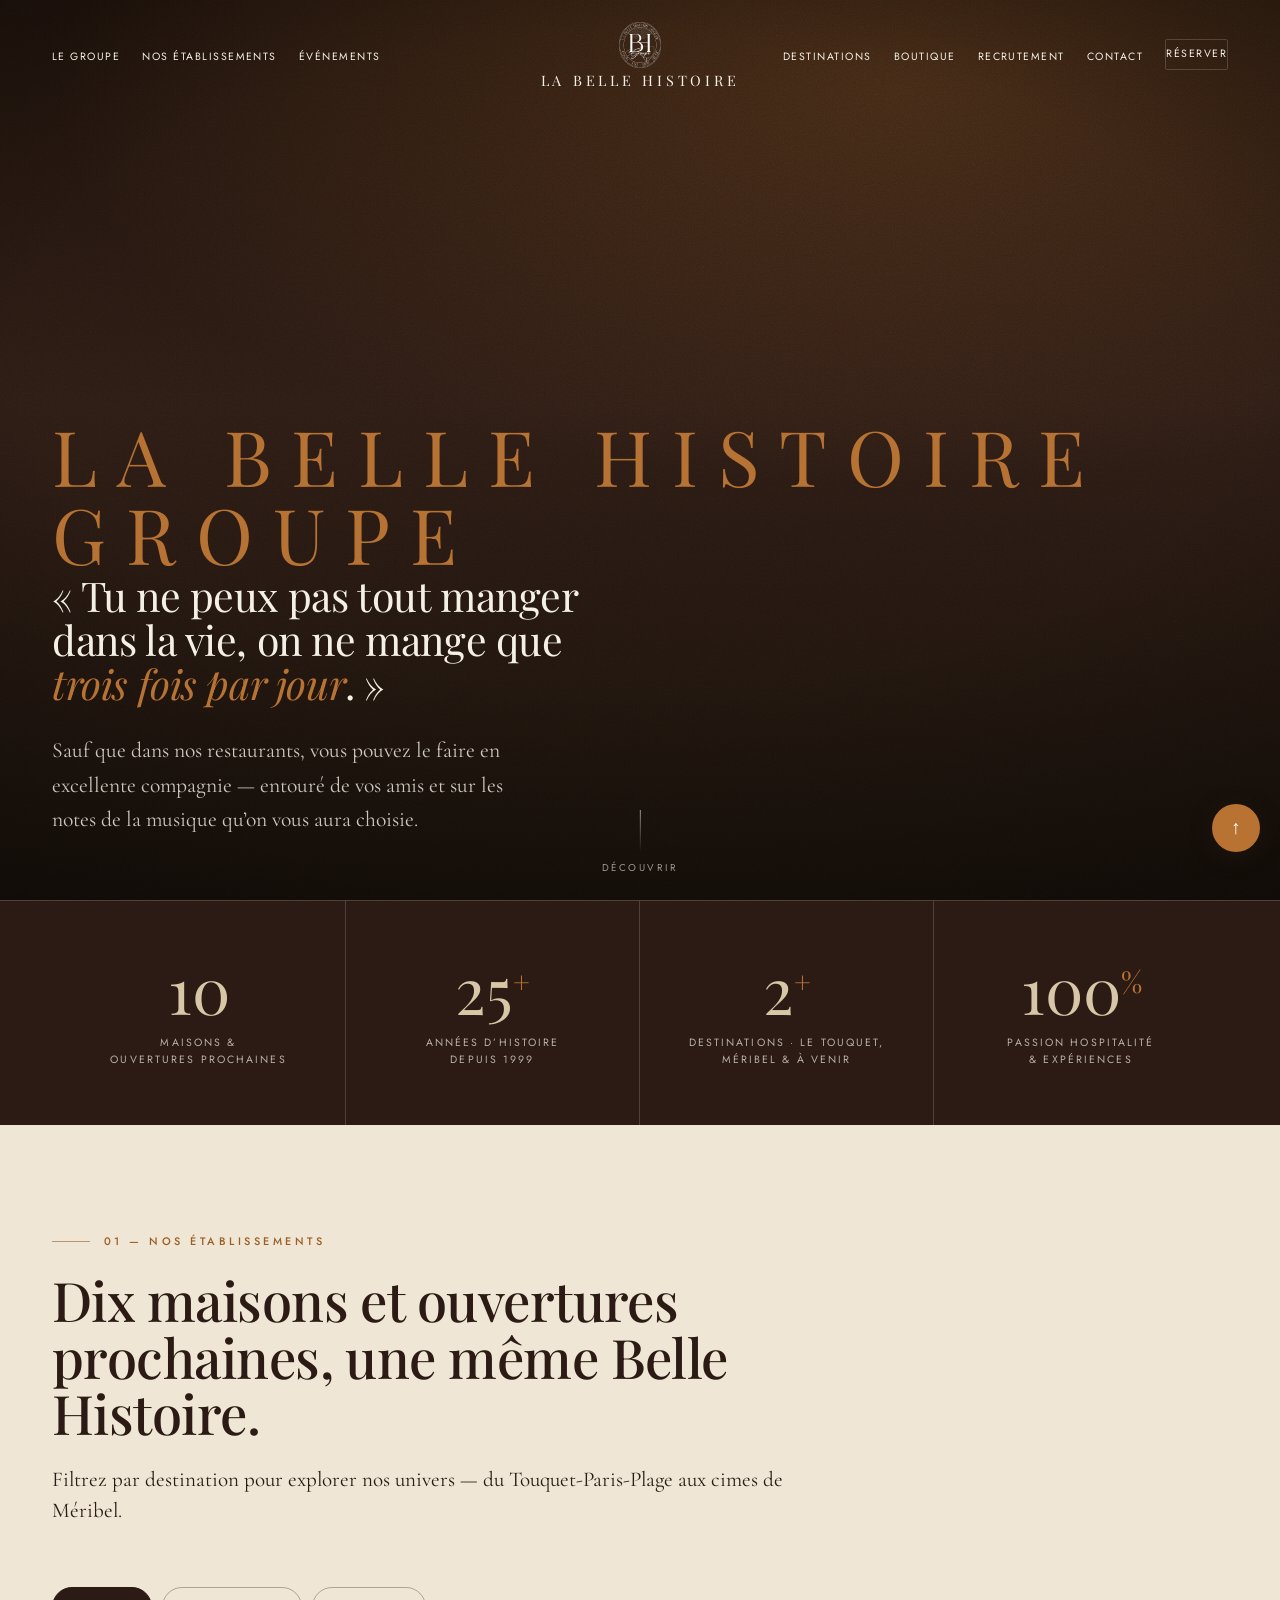
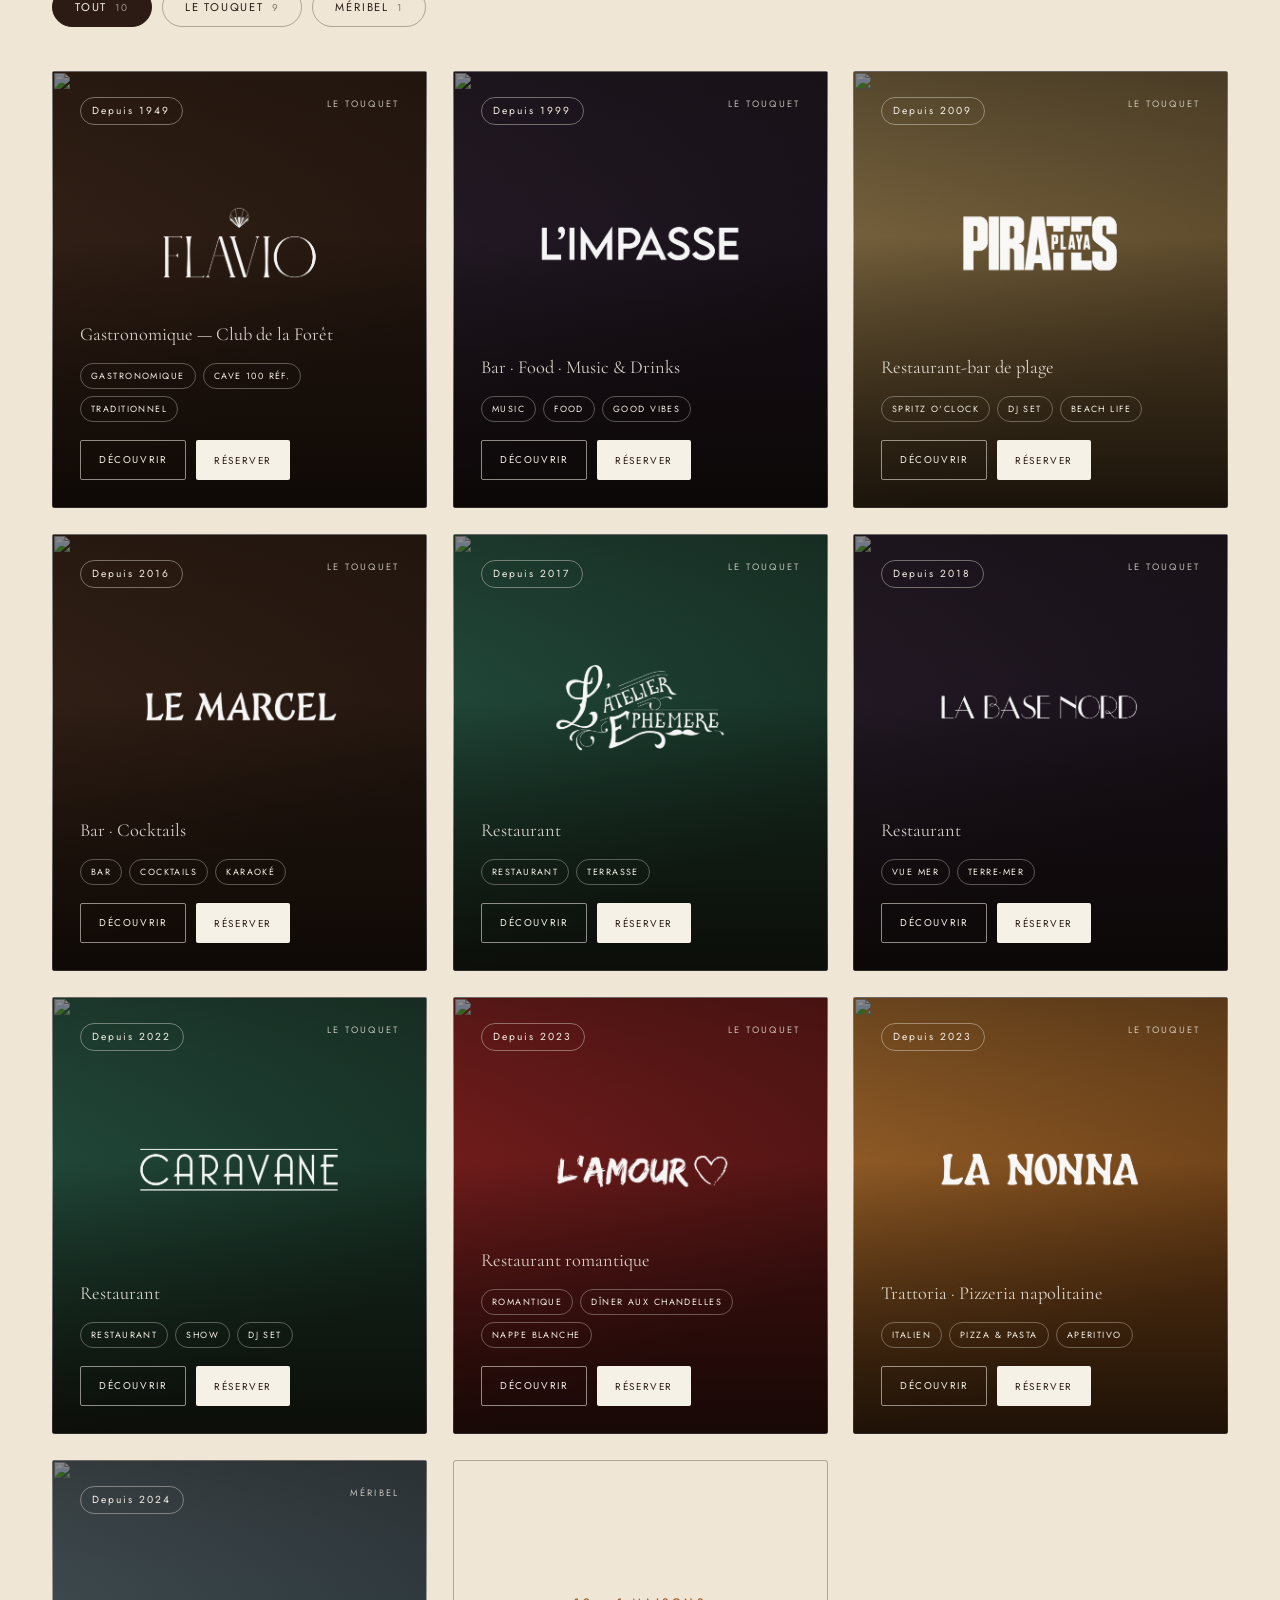
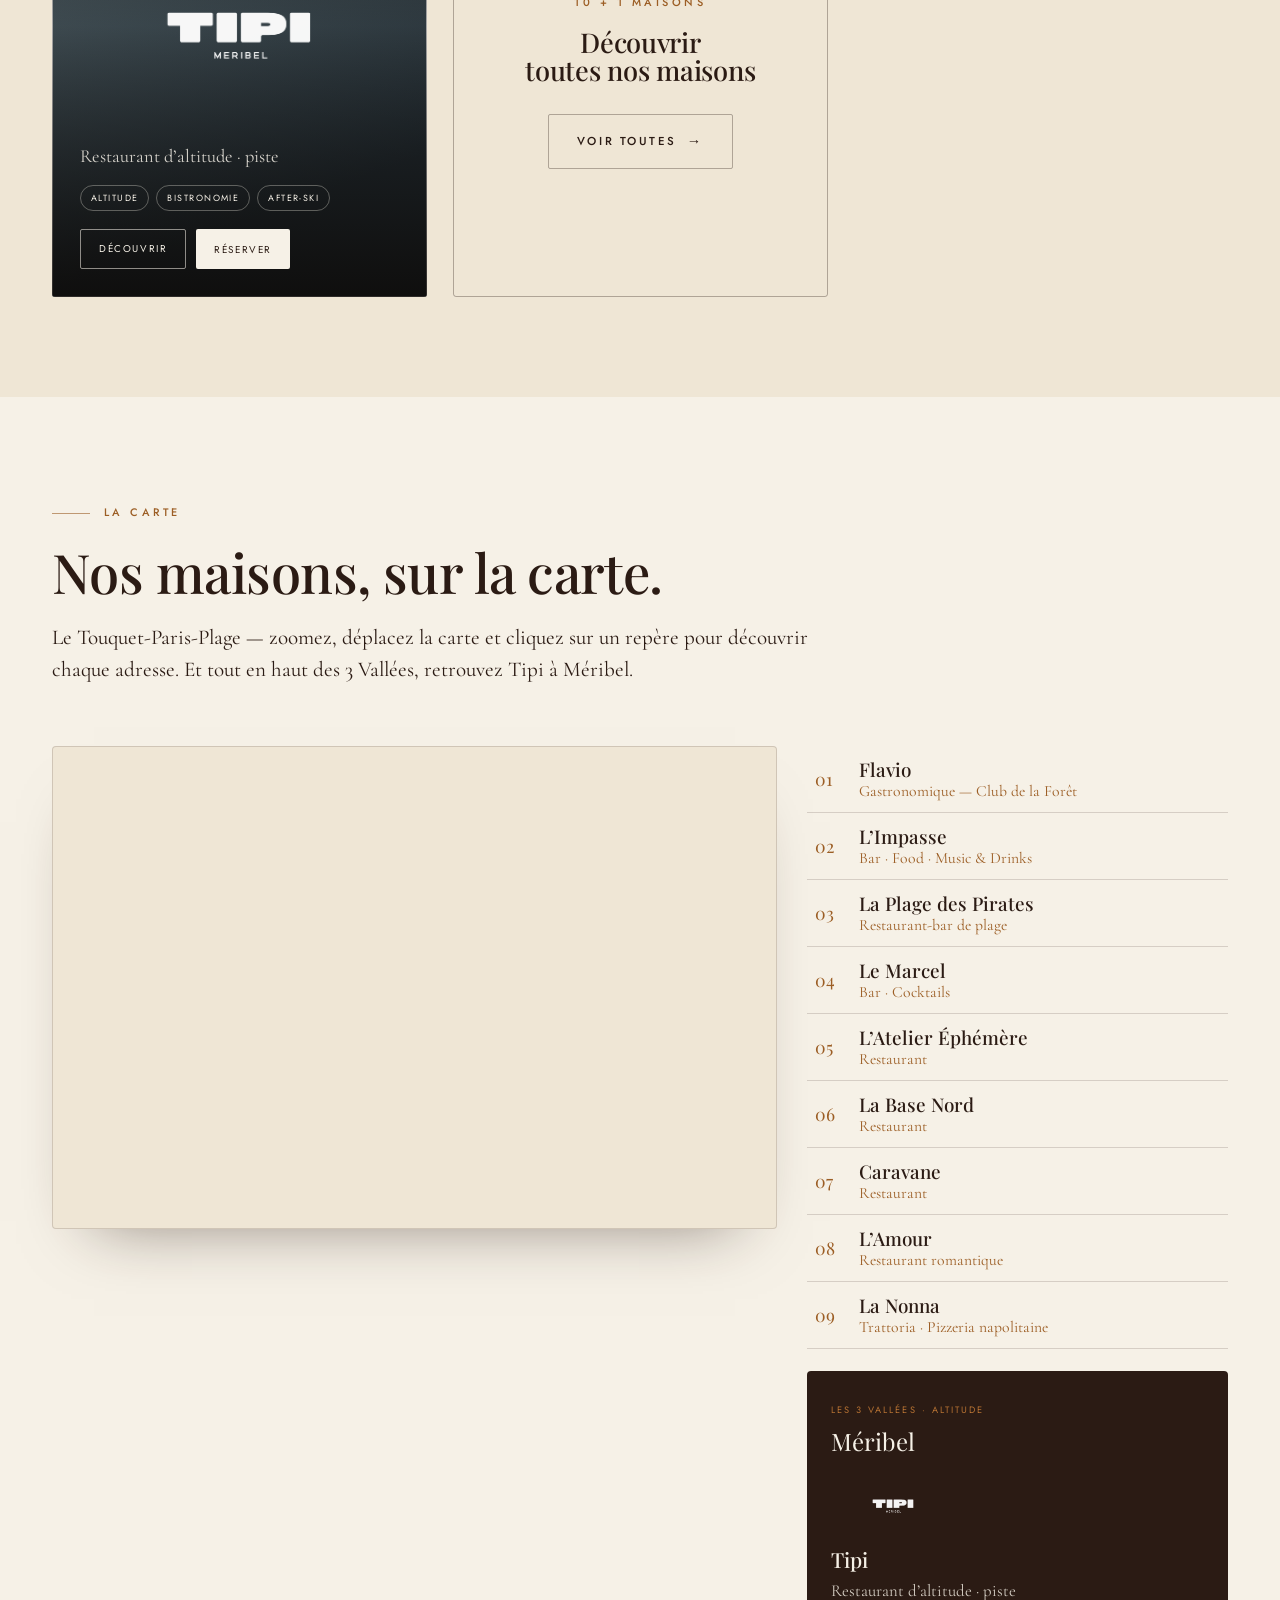
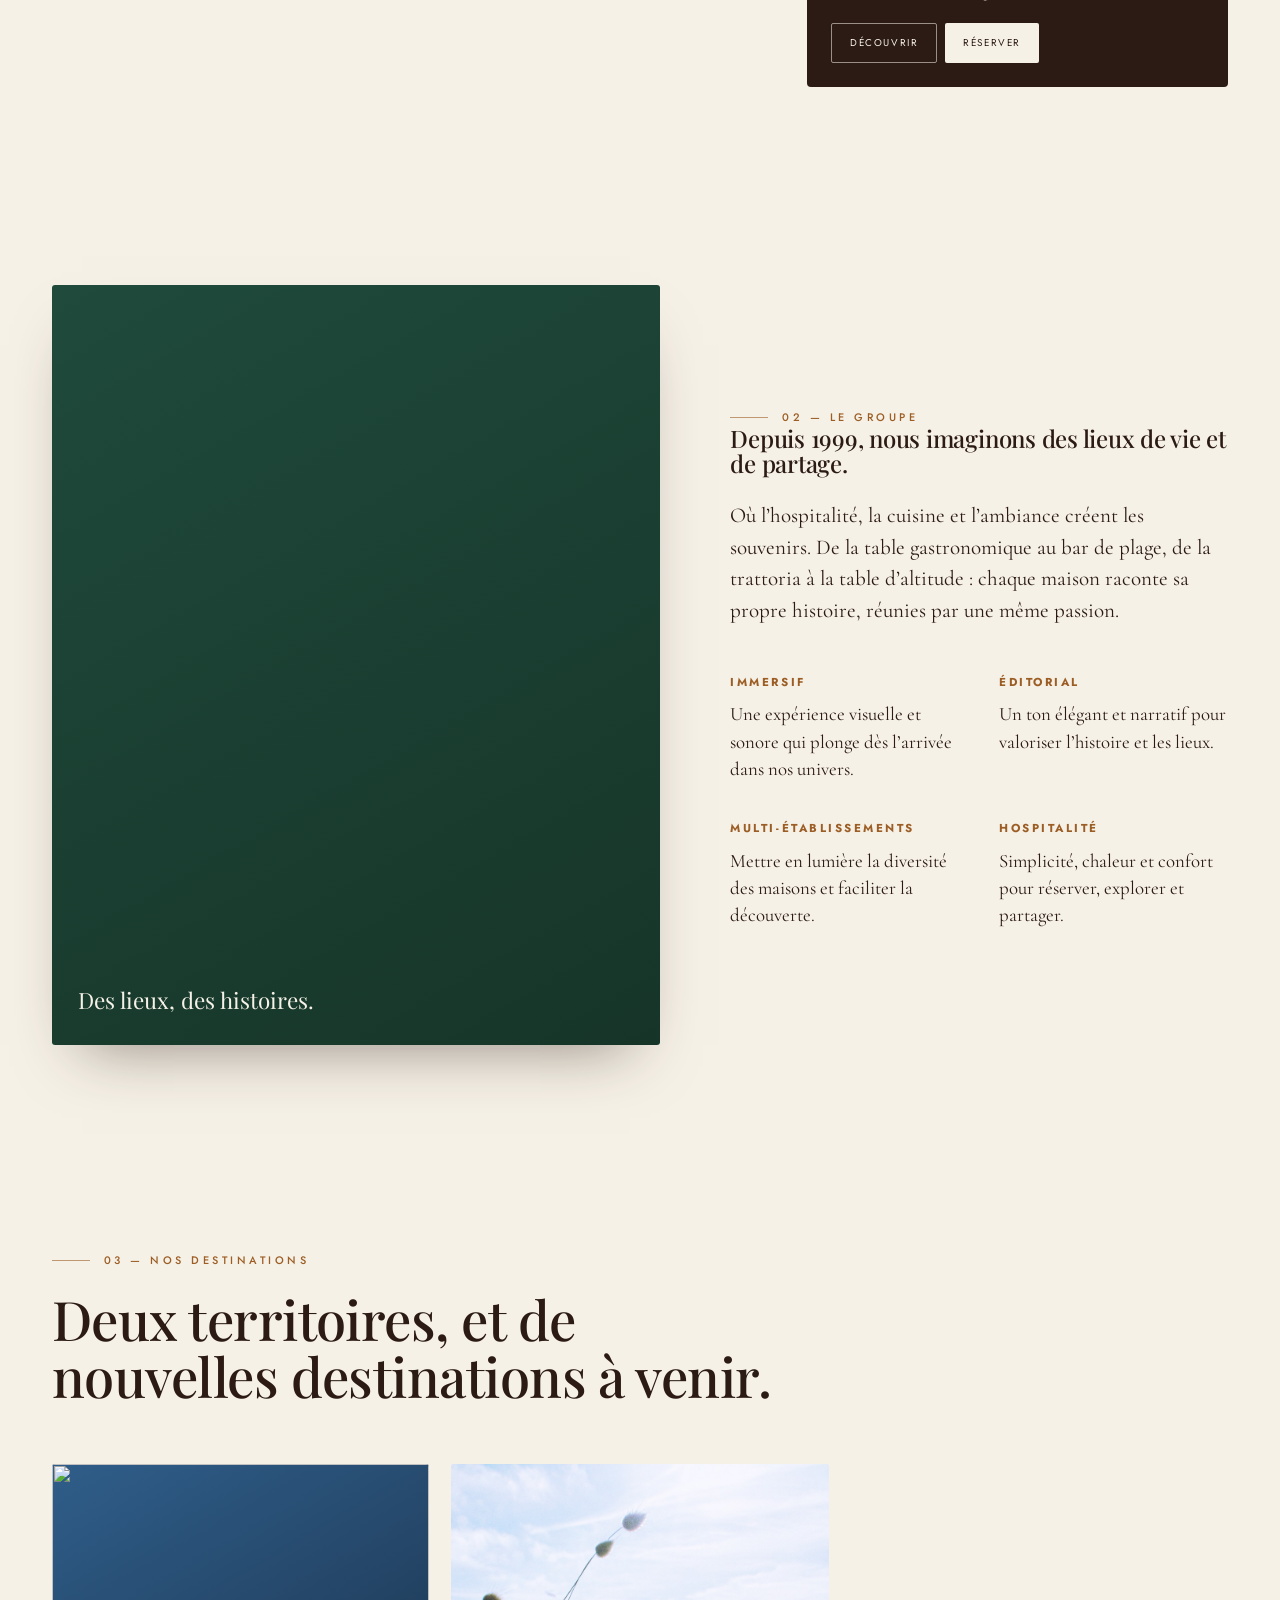
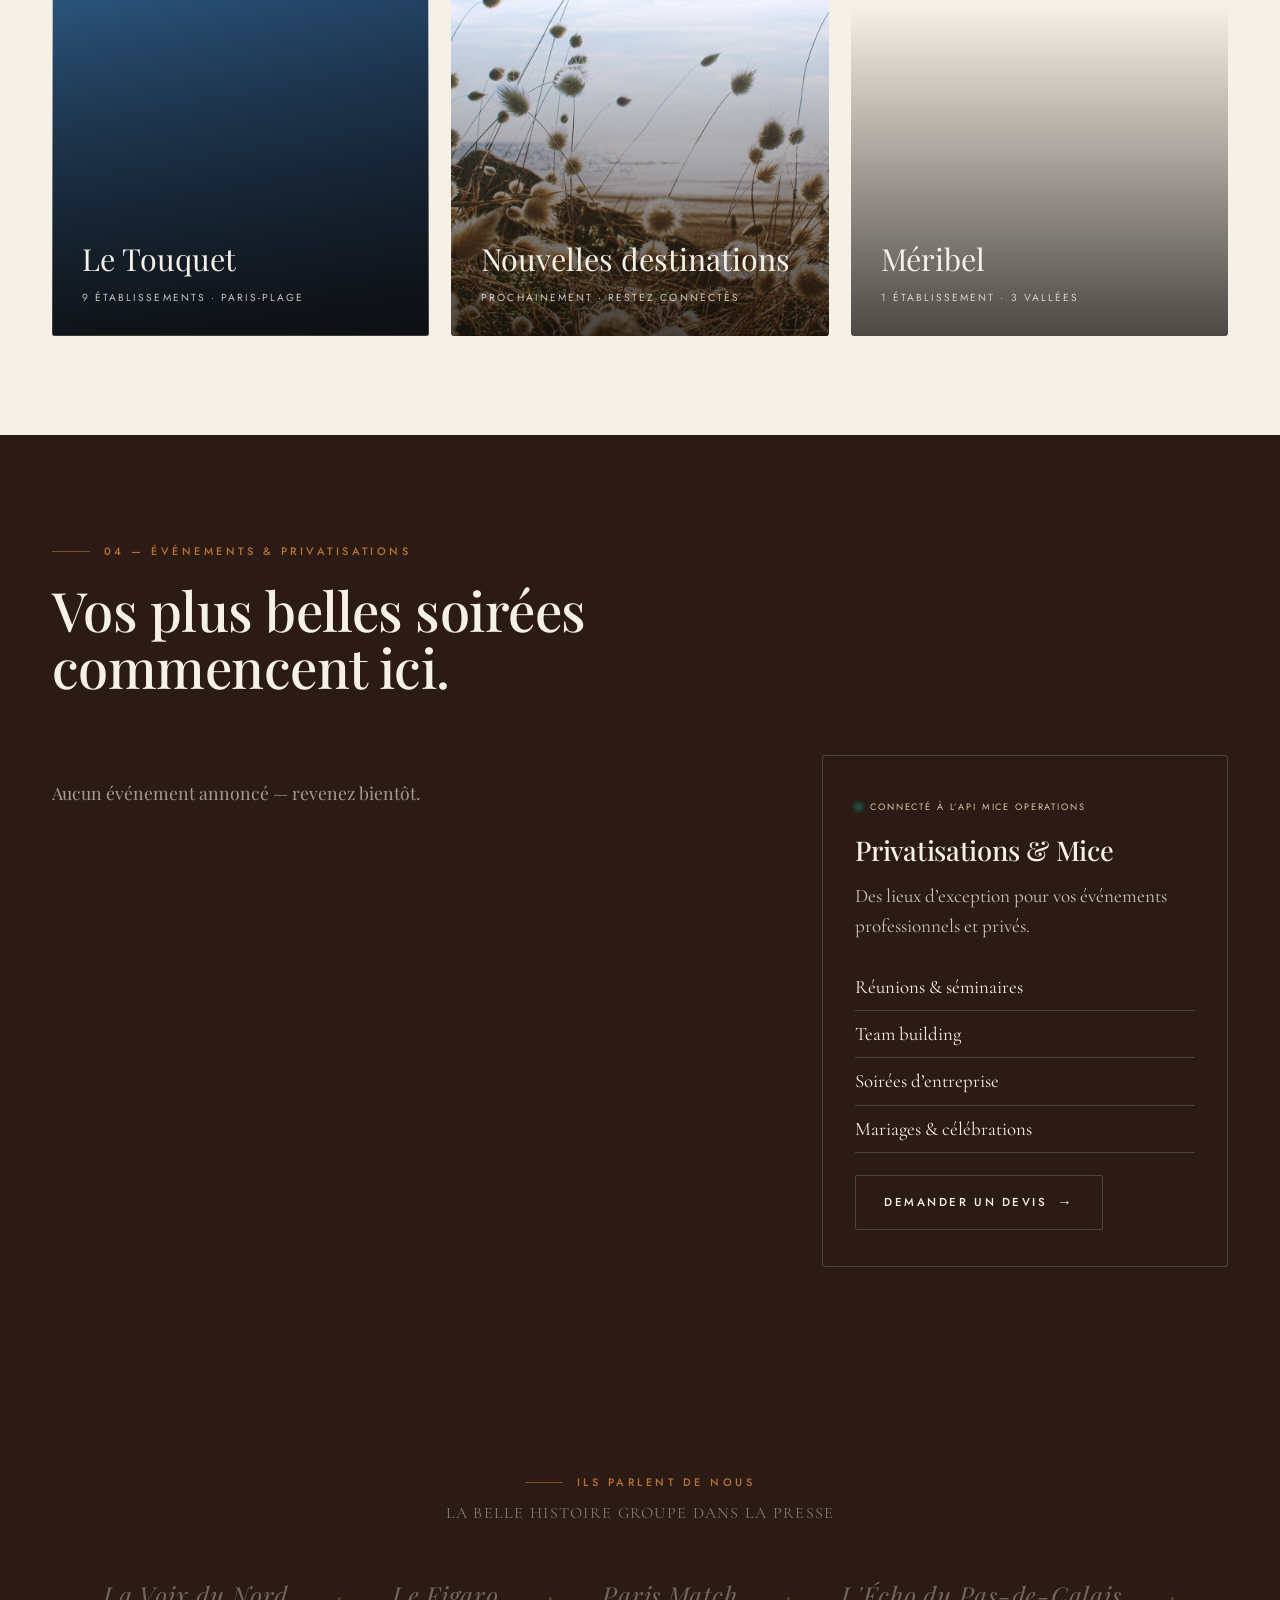
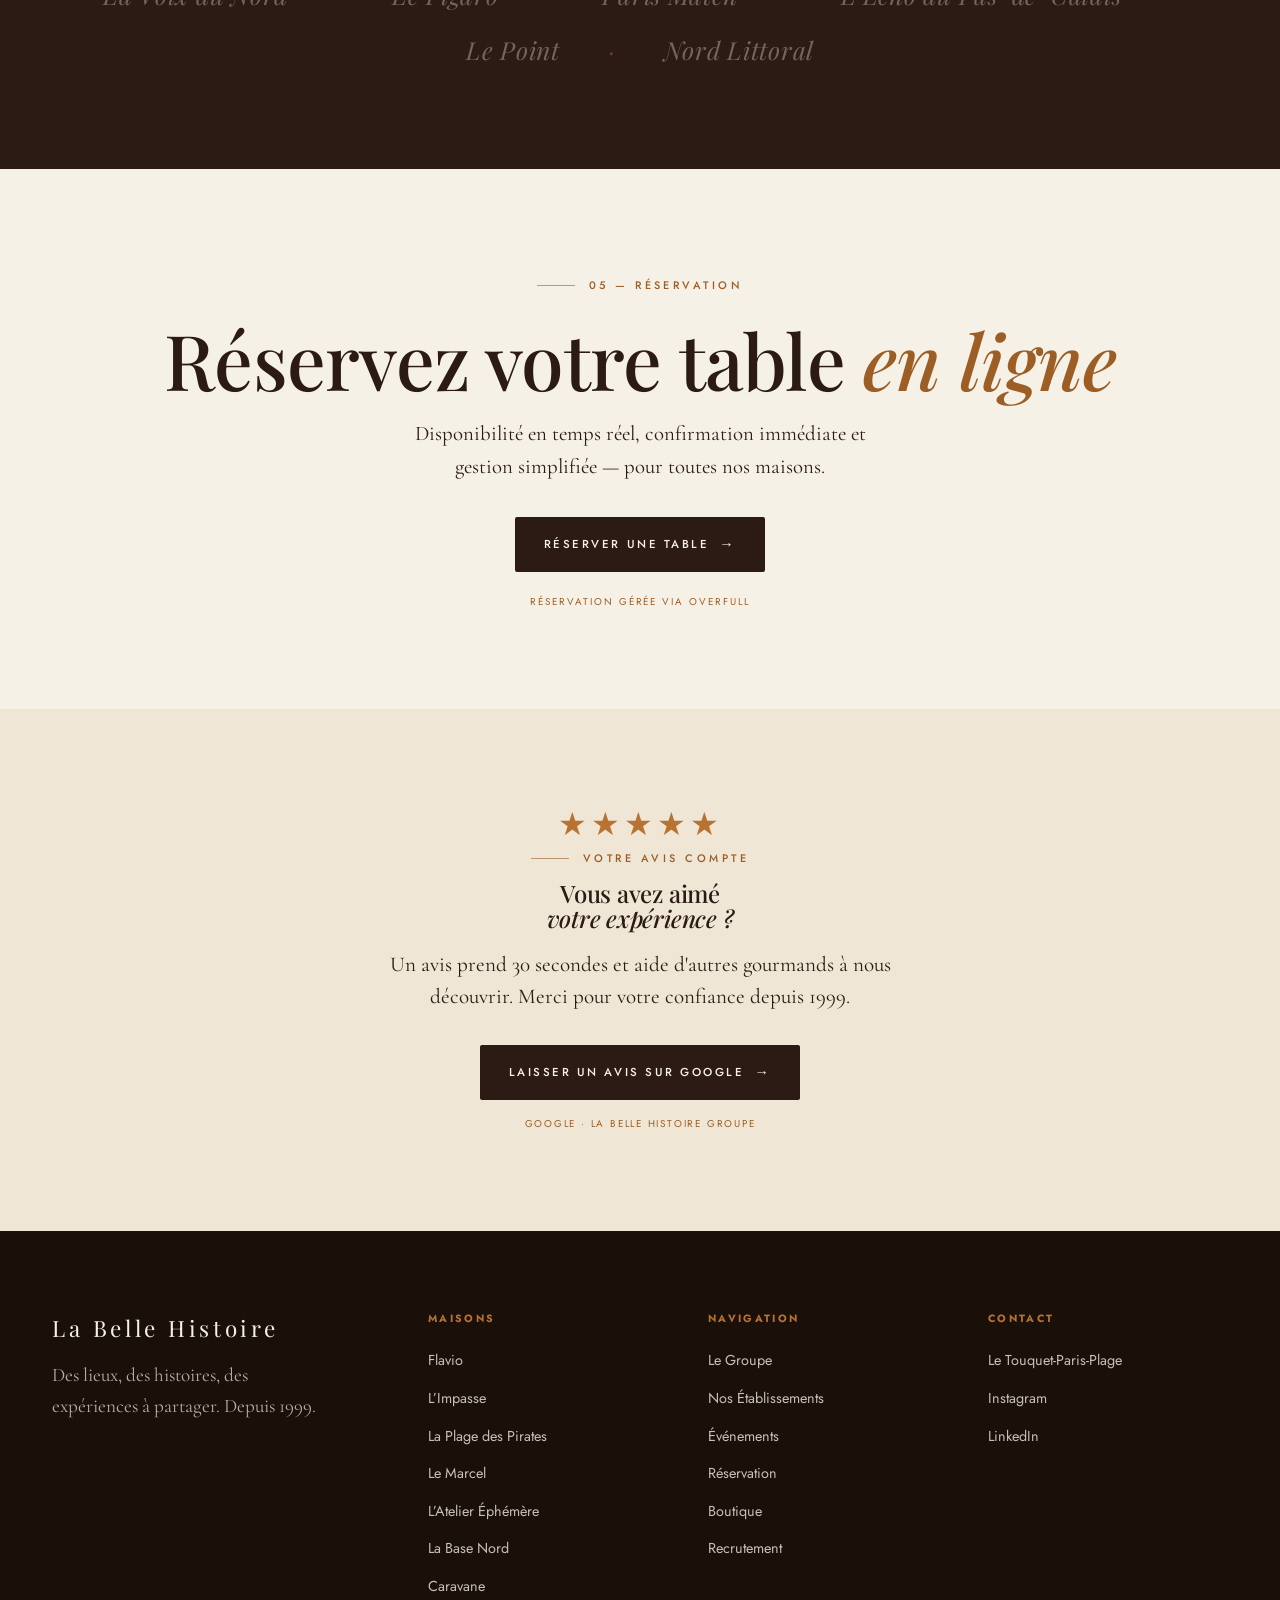
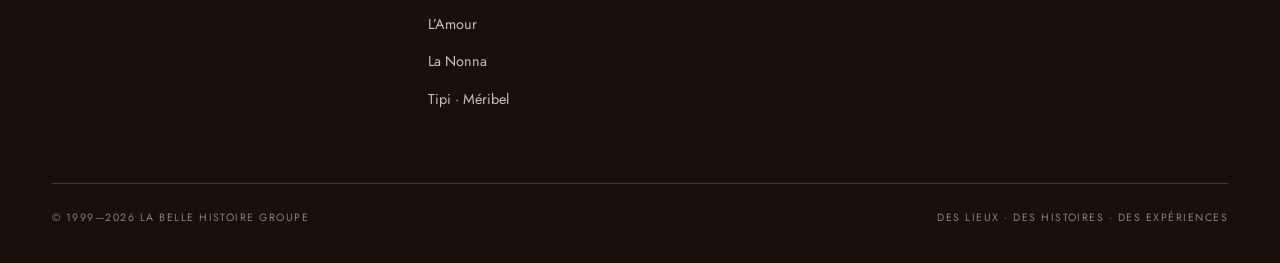
==== commit cfdd3728: "Add animated counters + press logos section - Stats (10 / 25+ / 2+ / 100%) count from 0 on scroll vi" ====
--- a/index.html
+++ b/index.html
@@ -240,6 +240,24 @@
     </div>
   </section>
 
+  <!-- ============ PRESSE ============ -->
+  <section class="section press-section">
+    <div class="container reveal">
+      <div class="press-head">
+        <span class="label sec-index" style="justify-content:center">Ils parlent de nous</span>
+        <p class="press-sub">La Belle Histoire Groupe dans la presse</p>
+      </div>
+      <div class="press-logos">
+        <span class="press-name">La Voix du Nord</span>
+        <span class="press-name">Le Figaro</span>
+        <span class="press-name">Paris Match</span>
+        <span class="press-name">L'Écho du Pas-de-Calais</span>
+        <span class="press-name">Le Point</span>
+        <span class="press-name">Nord Littoral</span>
+      </div>
+    </div>
+  </section>
+
   <!-- ============ RÉSERVATION CTA ============ -->
   <section class="section" id="reservation">
     <div class="container reserve-cta reveal">
--- a/styles.css
+++ b/styles.css
@@ -481,6 +481,52 @@
 }
 .reserve-cta .big em { font-style: italic; color: var(--cuivre-2); }
 .reserve-cta p { font-family: var(--body); font-size: 1.3rem; max-width: 50ch; margin: 0 auto 34px; }
+
+/* =========================================================
+   PRESSE
+   ========================================================= */
+.press-section { background: var(--chocolat); }
+.press-head { text-align: center; margin-bottom: 48px; }
+.press-head .label { color: var(--cuivre); justify-content: center; }
+.press-sub {
+  font-family: var(--body);
+  font-size: 1rem;
+  color: rgba(246,241,231,.45);
+  letter-spacing: .08em;
+  text-transform: uppercase;
+  margin-top: 10px;
+}
+.press-logos {
+  display: flex;
+  flex-wrap: wrap;
+  justify-content: center;
+  align-items: center;
+  gap: 16px 48px;
+}
+.press-name {
+  font-family: var(--serif);
+  font-size: clamp(1.1rem, 2vw, 1.55rem);
+  font-style: italic;
+  color: rgba(246,241,231,.35);
+  letter-spacing: .03em;
+  transition: color .35s;
+  cursor: default;
+  white-space: nowrap;
+}
+.press-name:hover { color: rgba(246,241,231,.85); }
+
+/* Séparateurs entre noms */
+.press-name:not(:last-child)::after {
+  content: "·";
+  margin-left: 48px;
+  color: var(--cuivre);
+  opacity: .4;
+  font-style: normal;
+}
+@media (max-width: 600px) {
+  .press-name:not(:last-child)::after { display: none; }
+  .press-logos { gap: 20px 24px; }
+}
 
 /* =========================================================
    AVIS GOOGLE
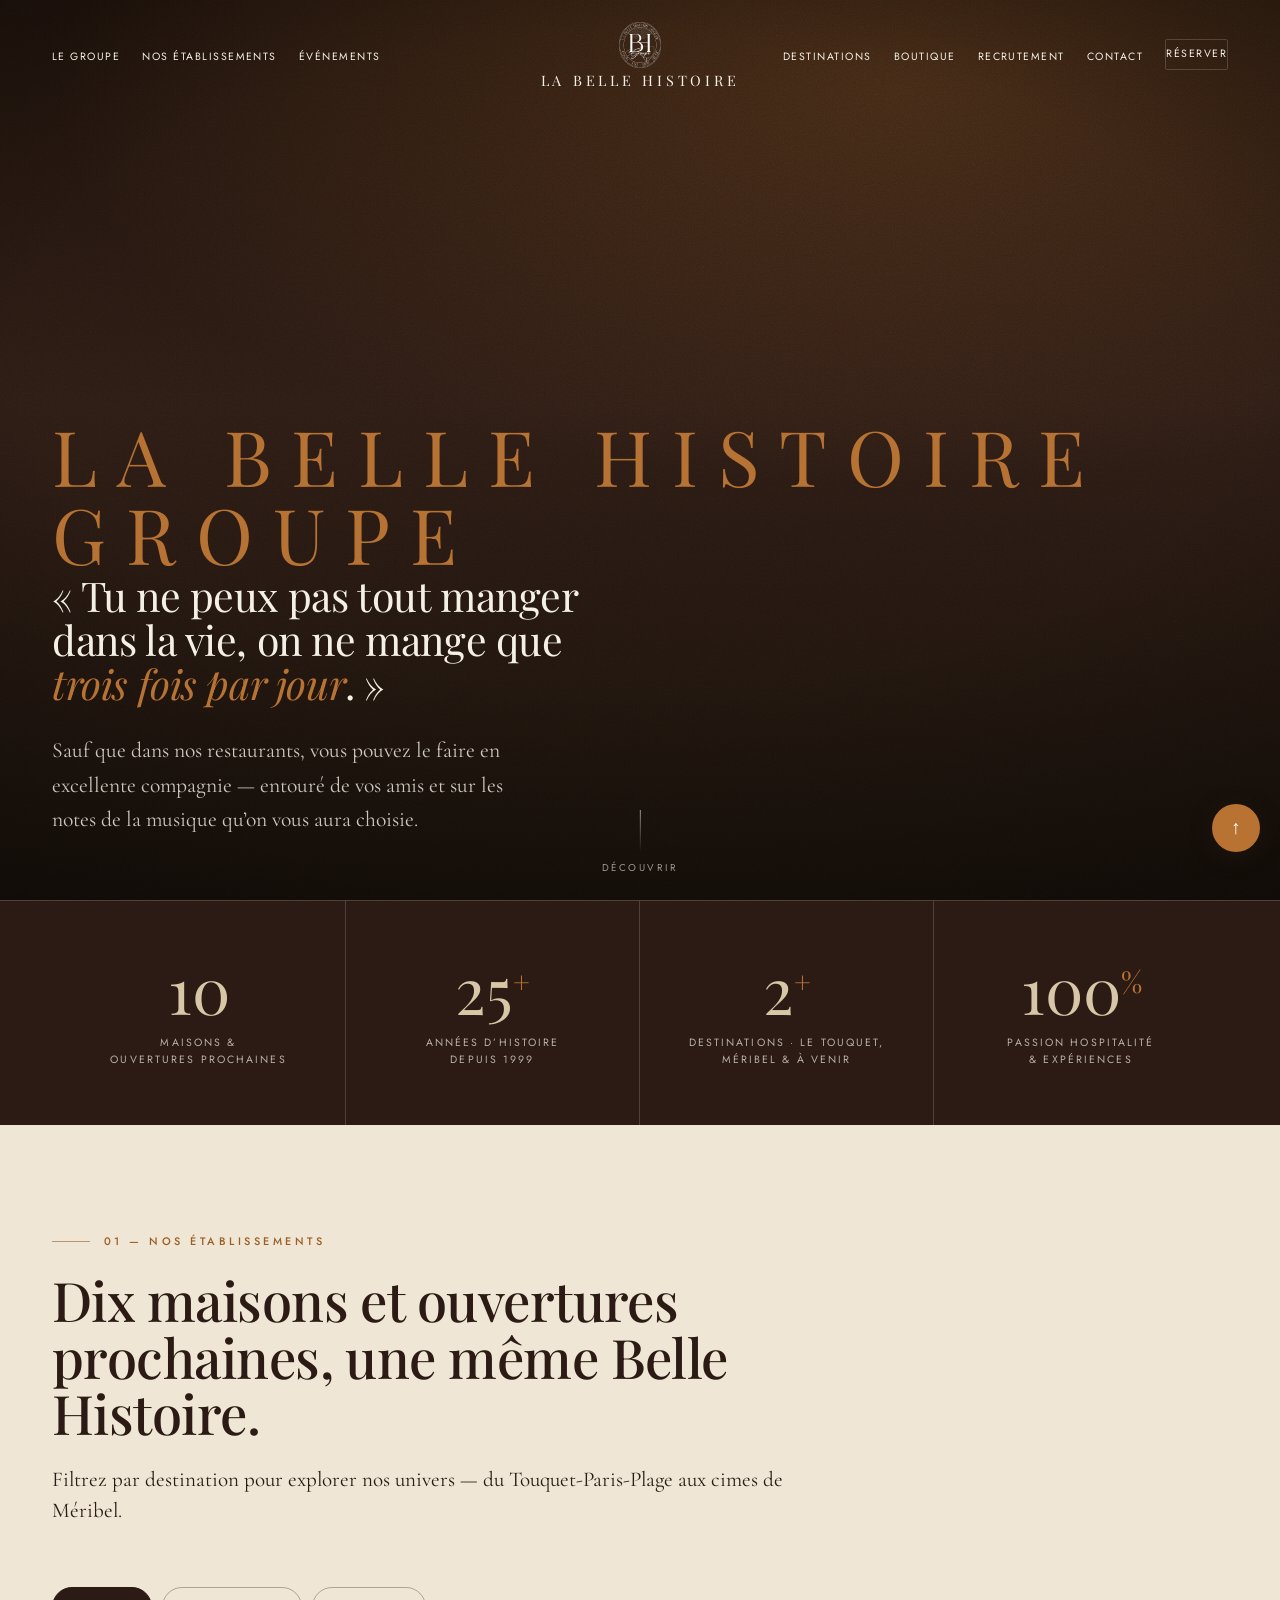
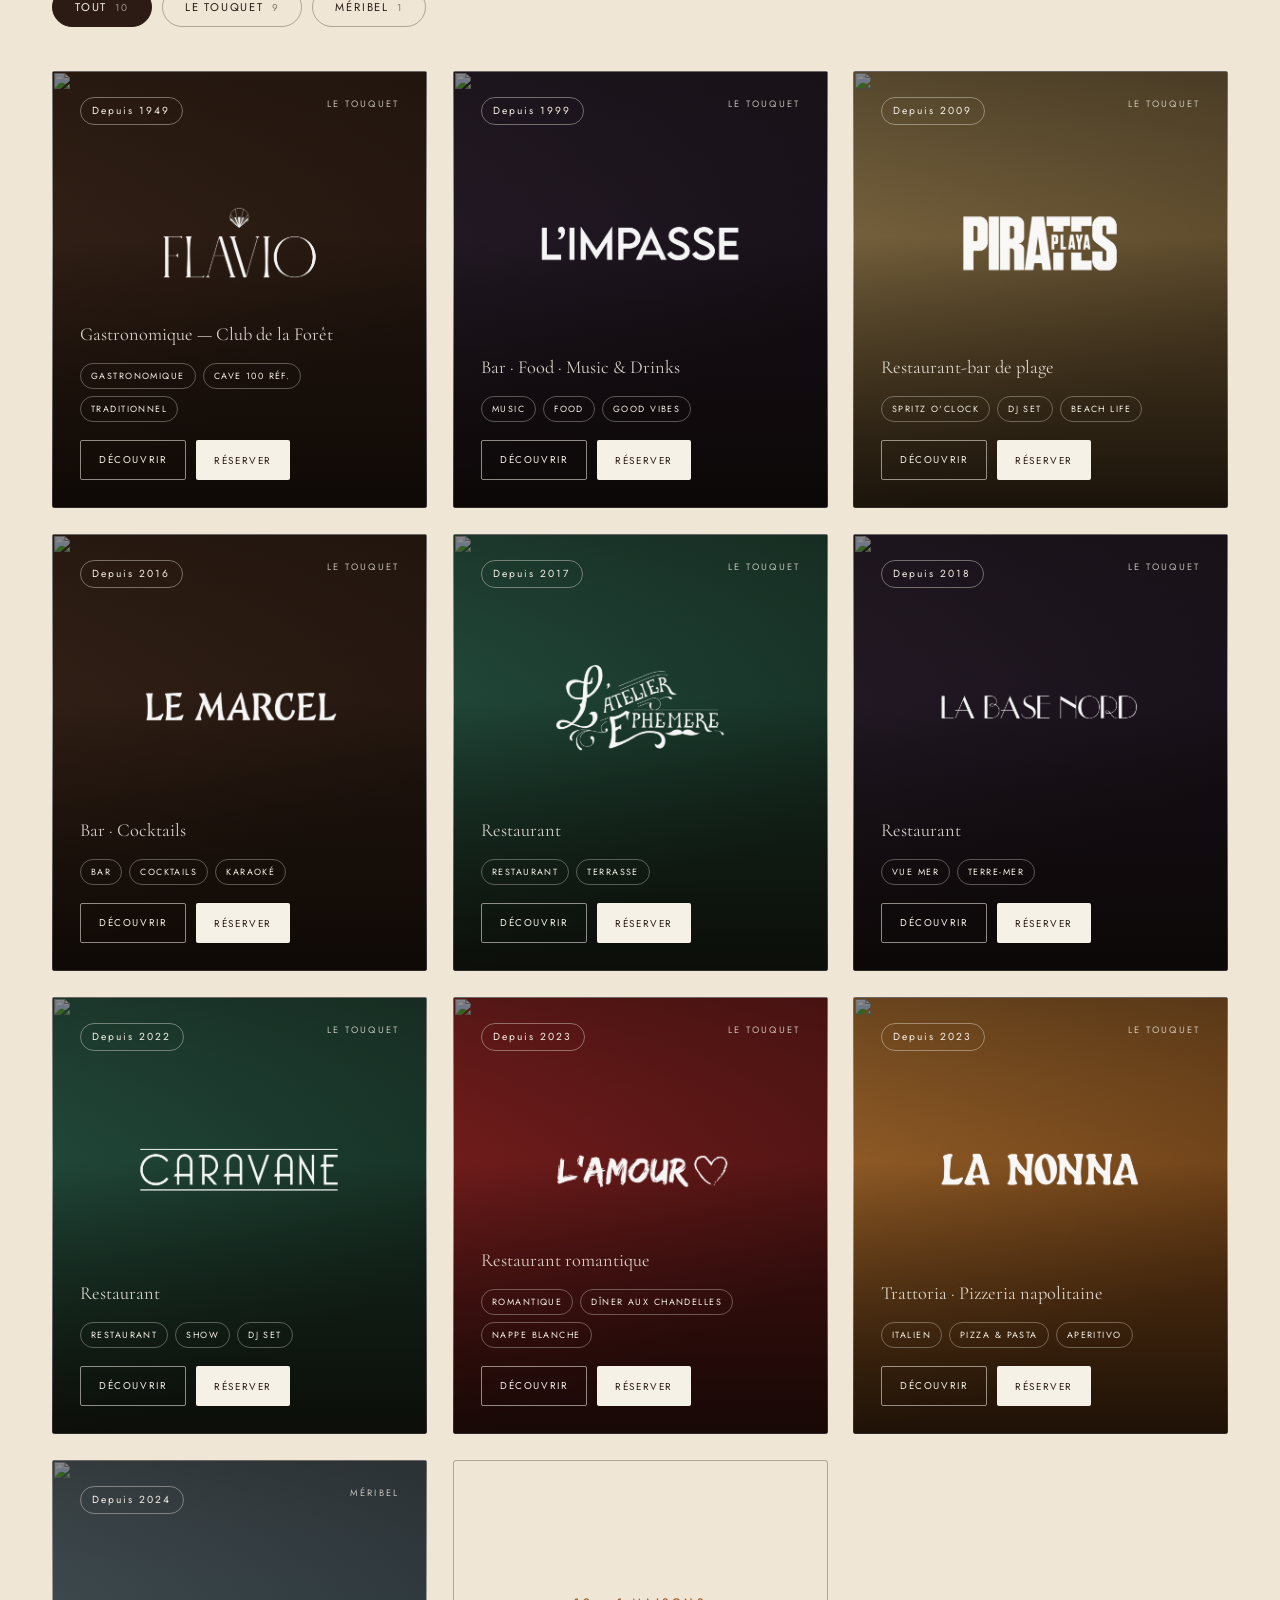
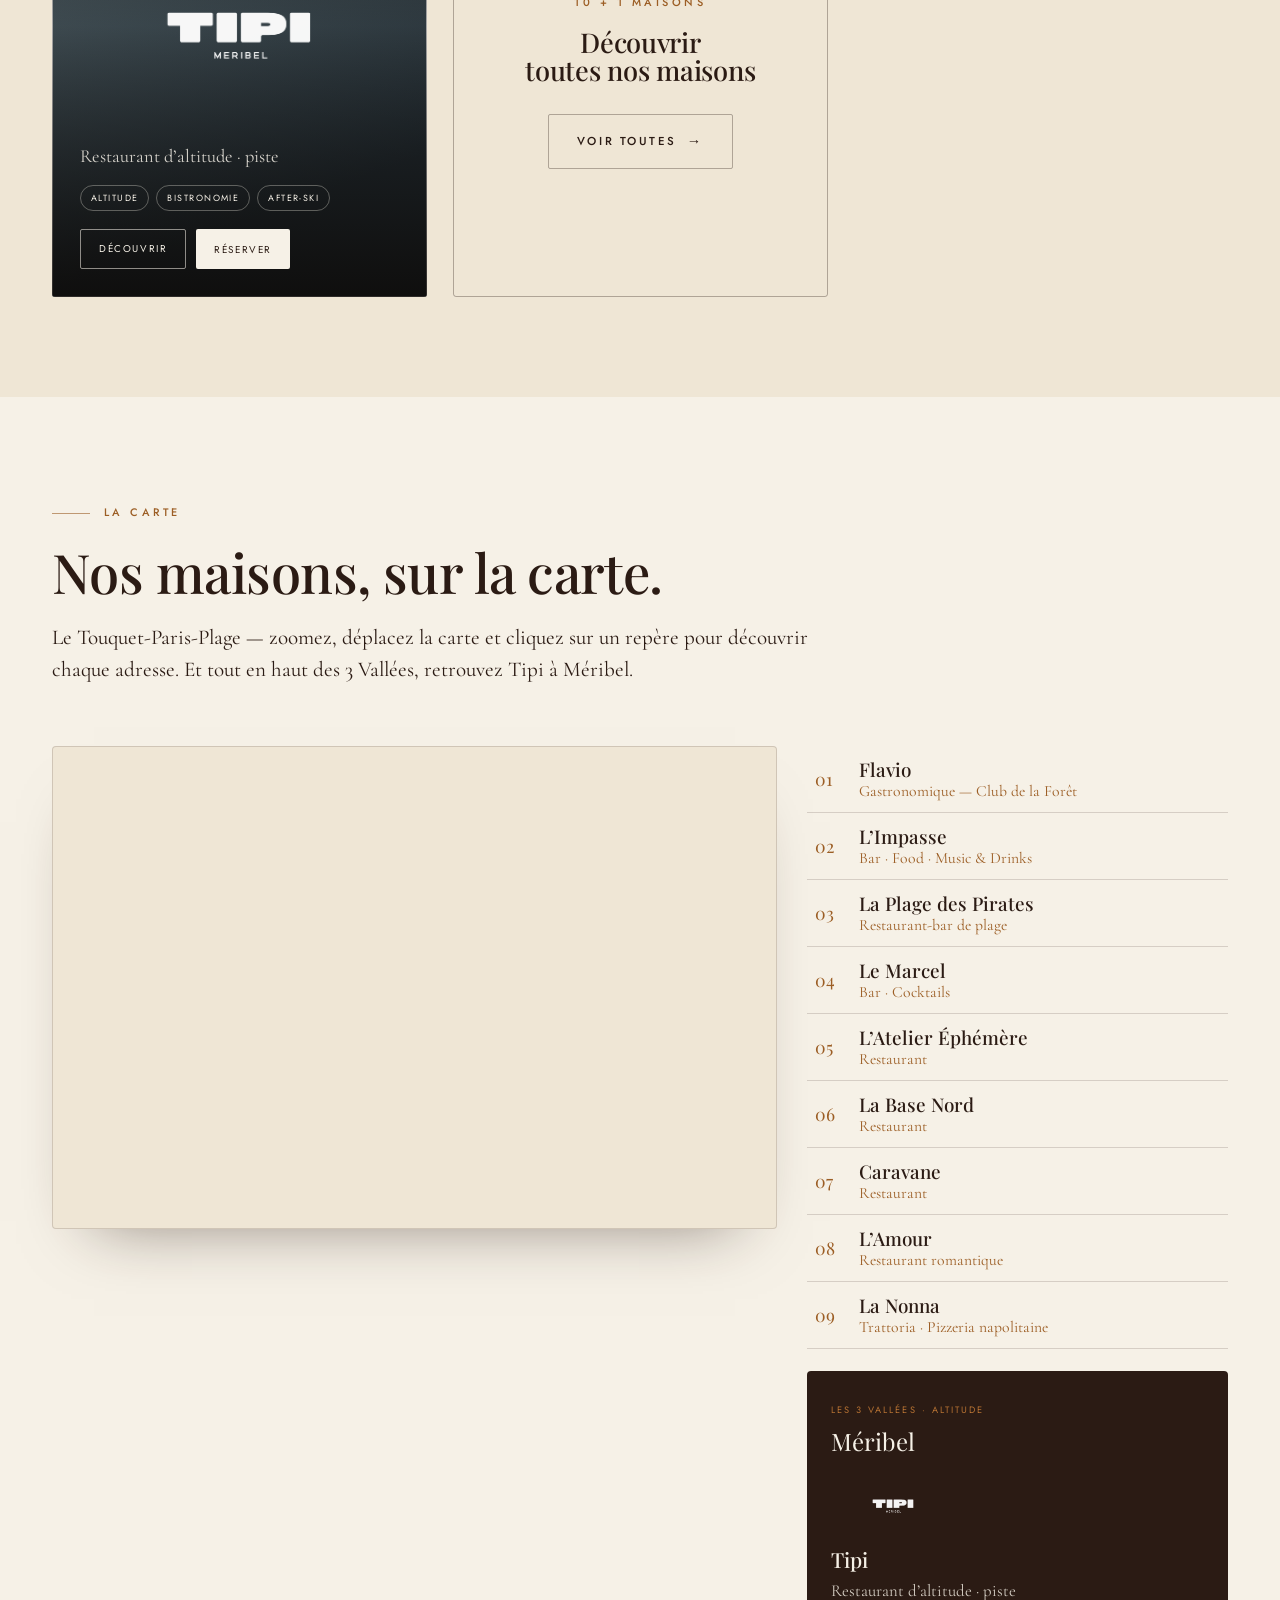
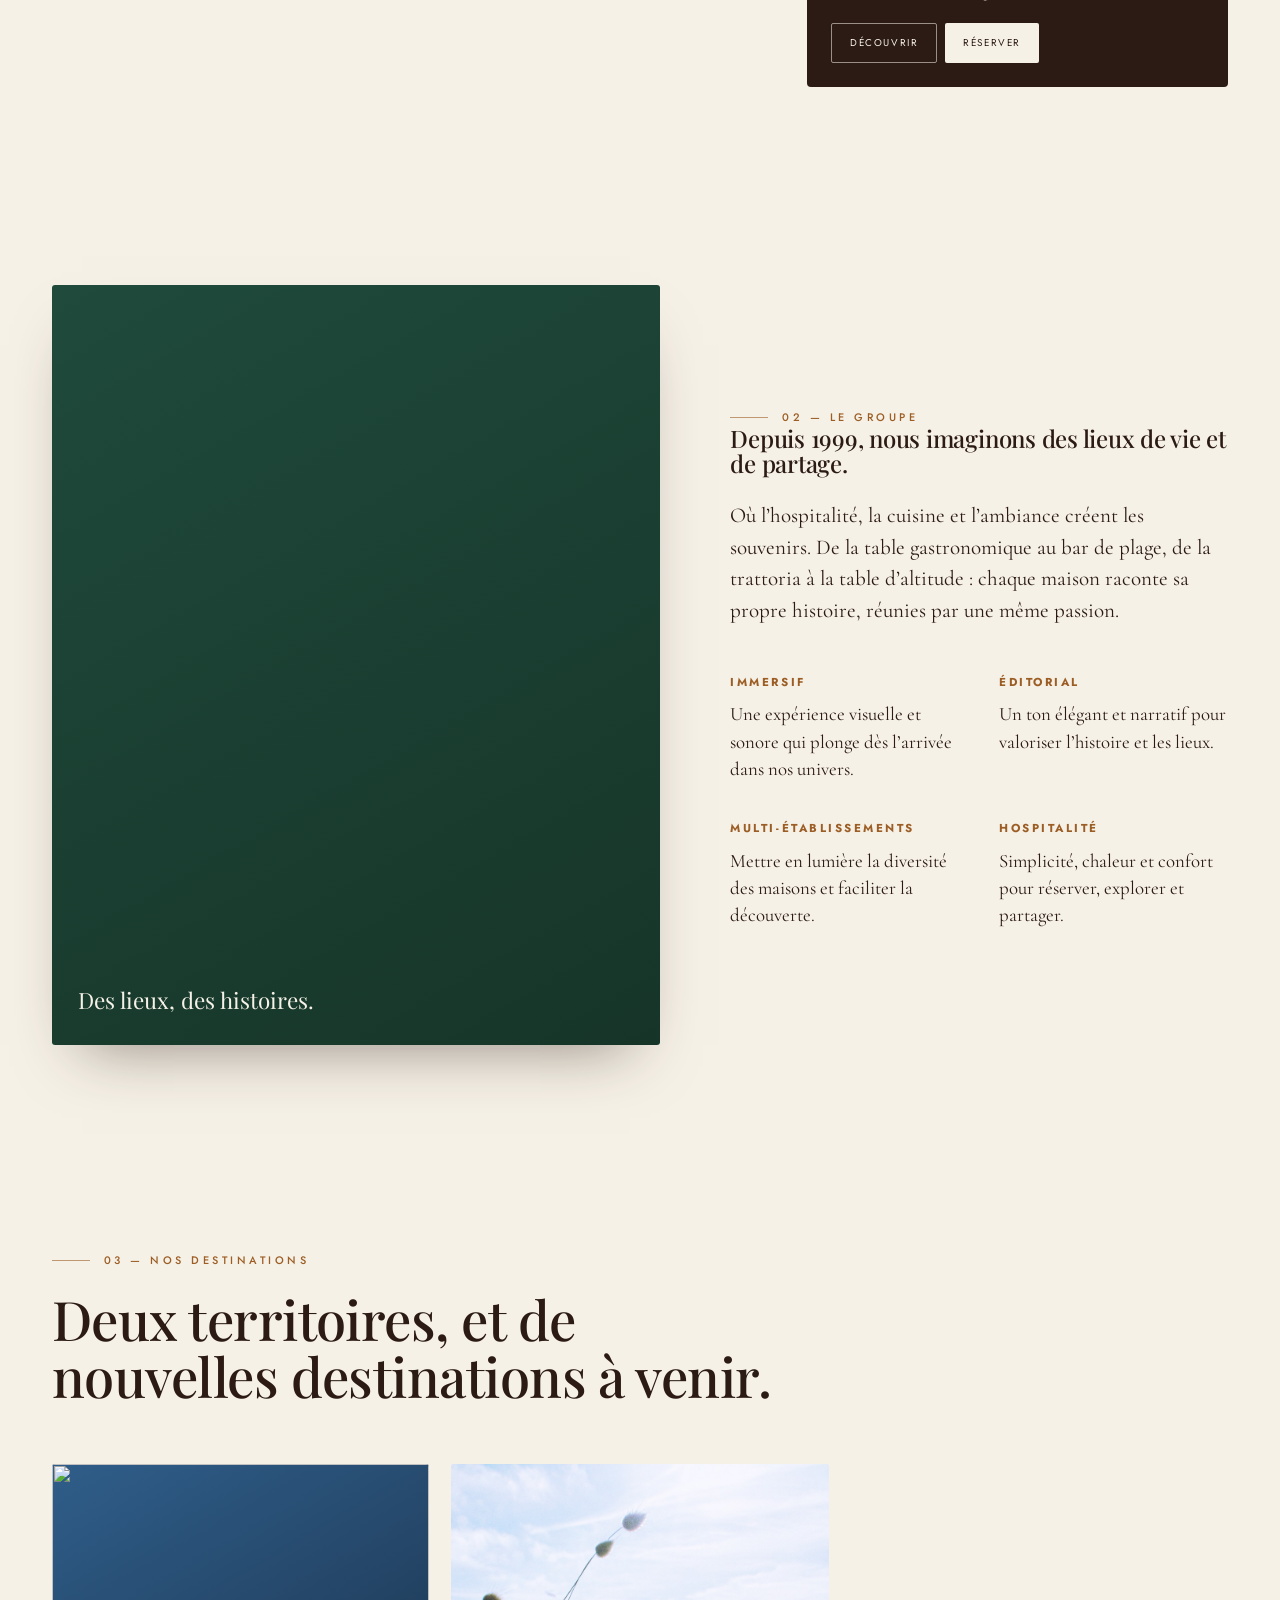
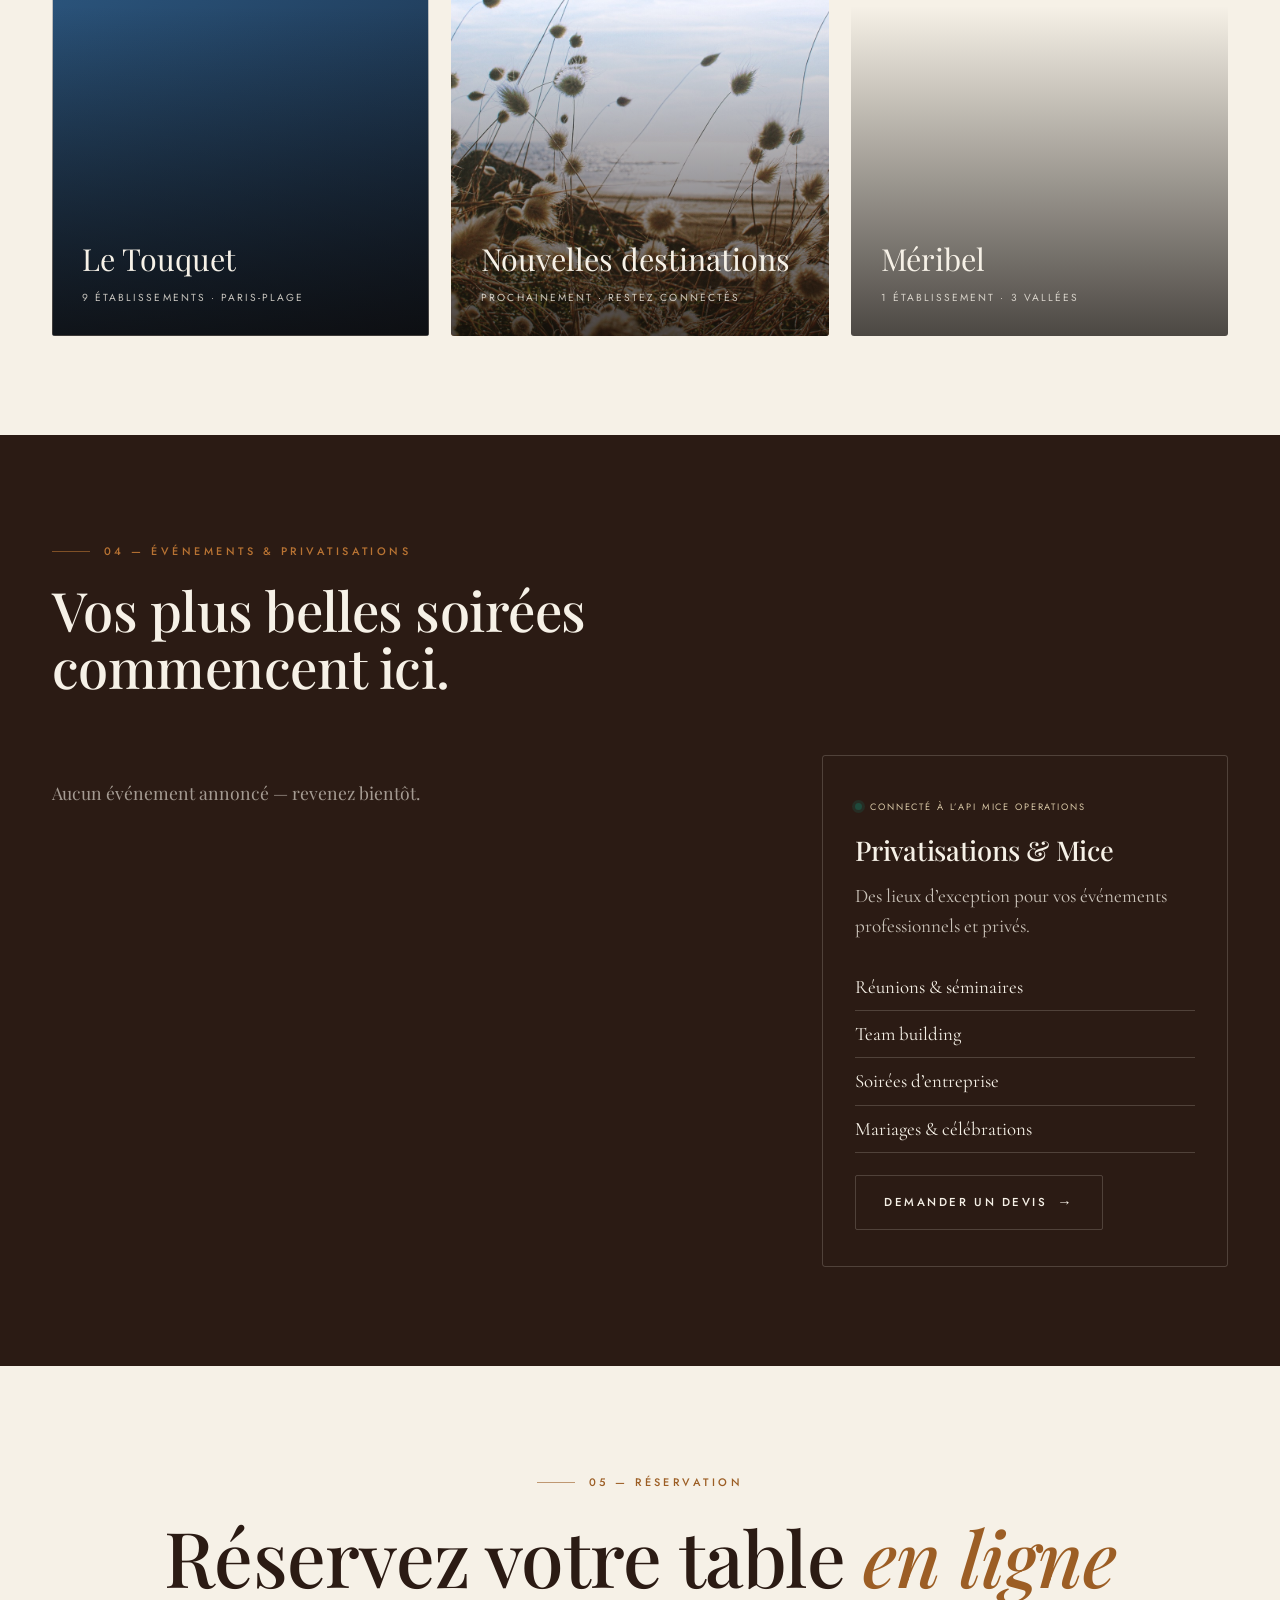
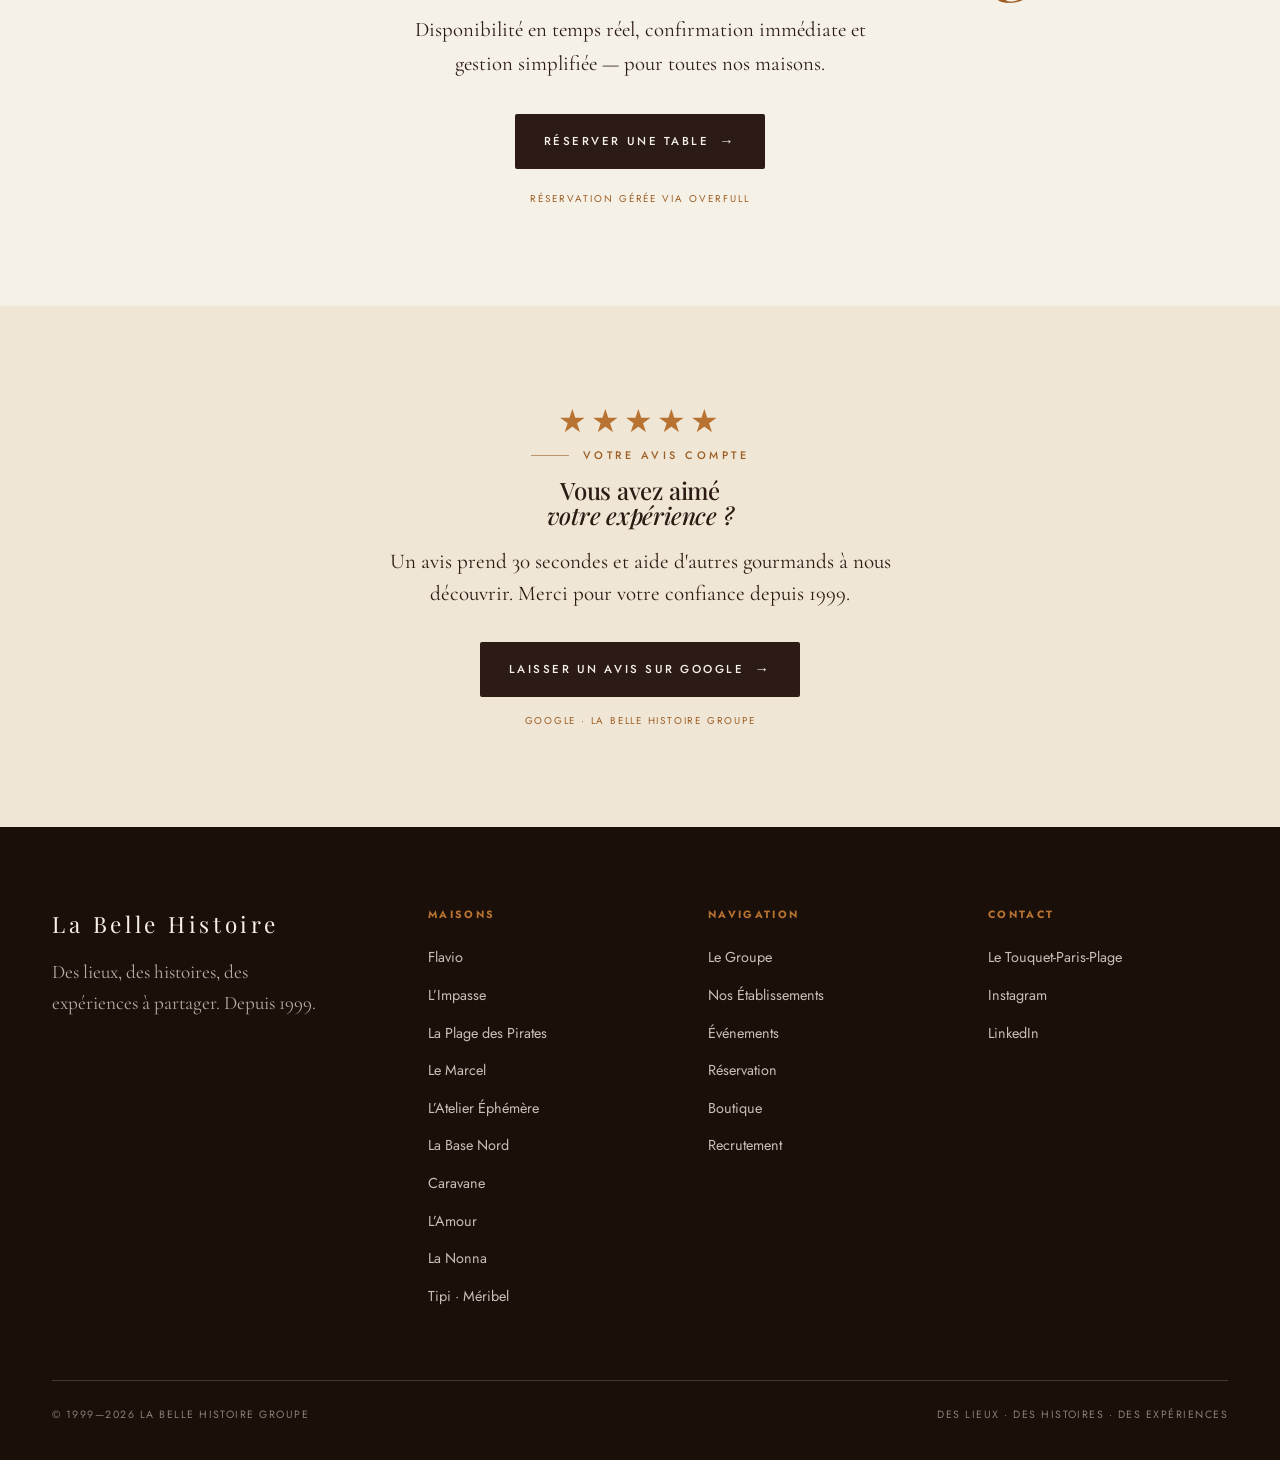
==== commit edf10676: "Remove press section (to be added later) Co-Authored-By: Claude Sonnet 4.6 <noreply@anthropic.com>" ====
--- a/index.html
+++ b/index.html
@@ -240,24 +240,6 @@
     </div>
   </section>
 
-  <!-- ============ PRESSE ============ -->
-  <section class="section press-section">
-    <div class="container reveal">
-      <div class="press-head">
-        <span class="label sec-index" style="justify-content:center">Ils parlent de nous</span>
-        <p class="press-sub">La Belle Histoire Groupe dans la presse</p>
-      </div>
-      <div class="press-logos">
-        <span class="press-name">La Voix du Nord</span>
-        <span class="press-name">Le Figaro</span>
-        <span class="press-name">Paris Match</span>
-        <span class="press-name">L'Écho du Pas-de-Calais</span>
-        <span class="press-name">Le Point</span>
-        <span class="press-name">Nord Littoral</span>
-      </div>
-    </div>
-  </section>
-
   <!-- ============ RÉSERVATION CTA ============ -->
   <section class="section" id="reservation">
     <div class="container reserve-cta reveal">
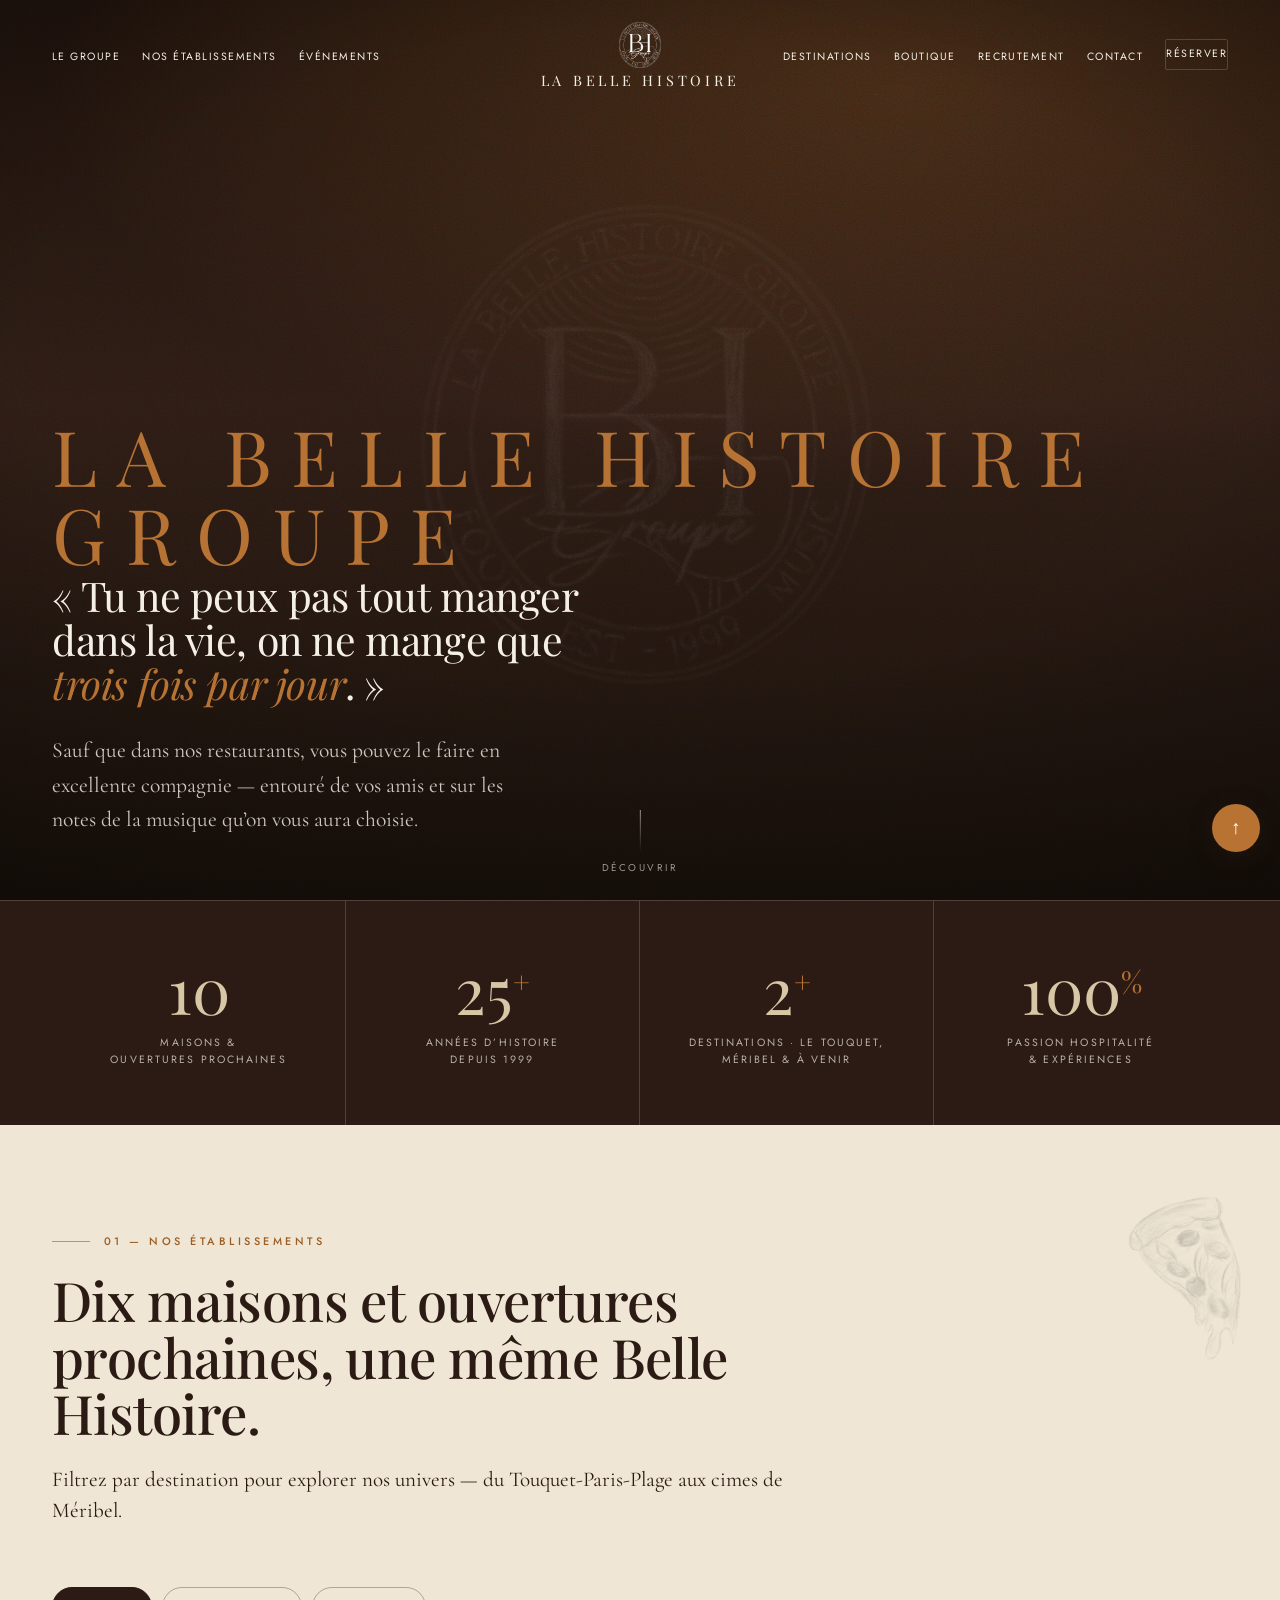
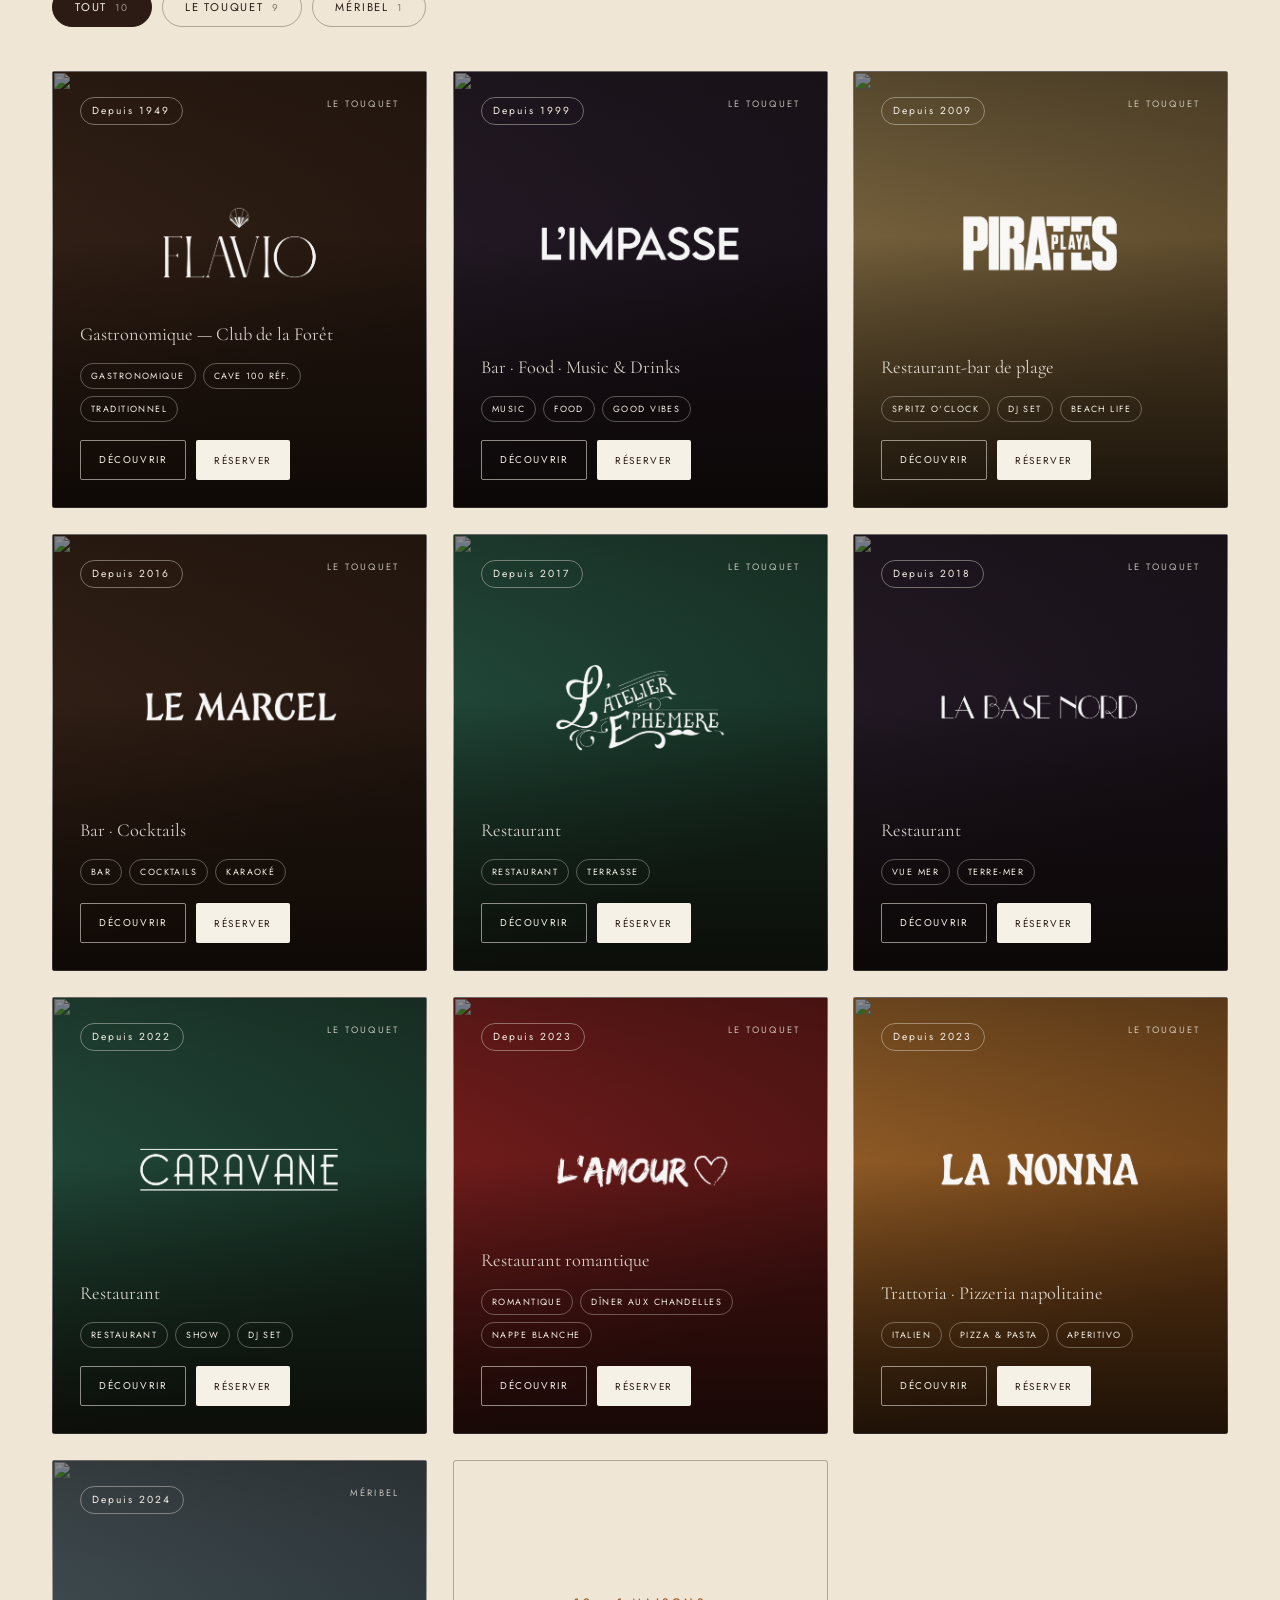
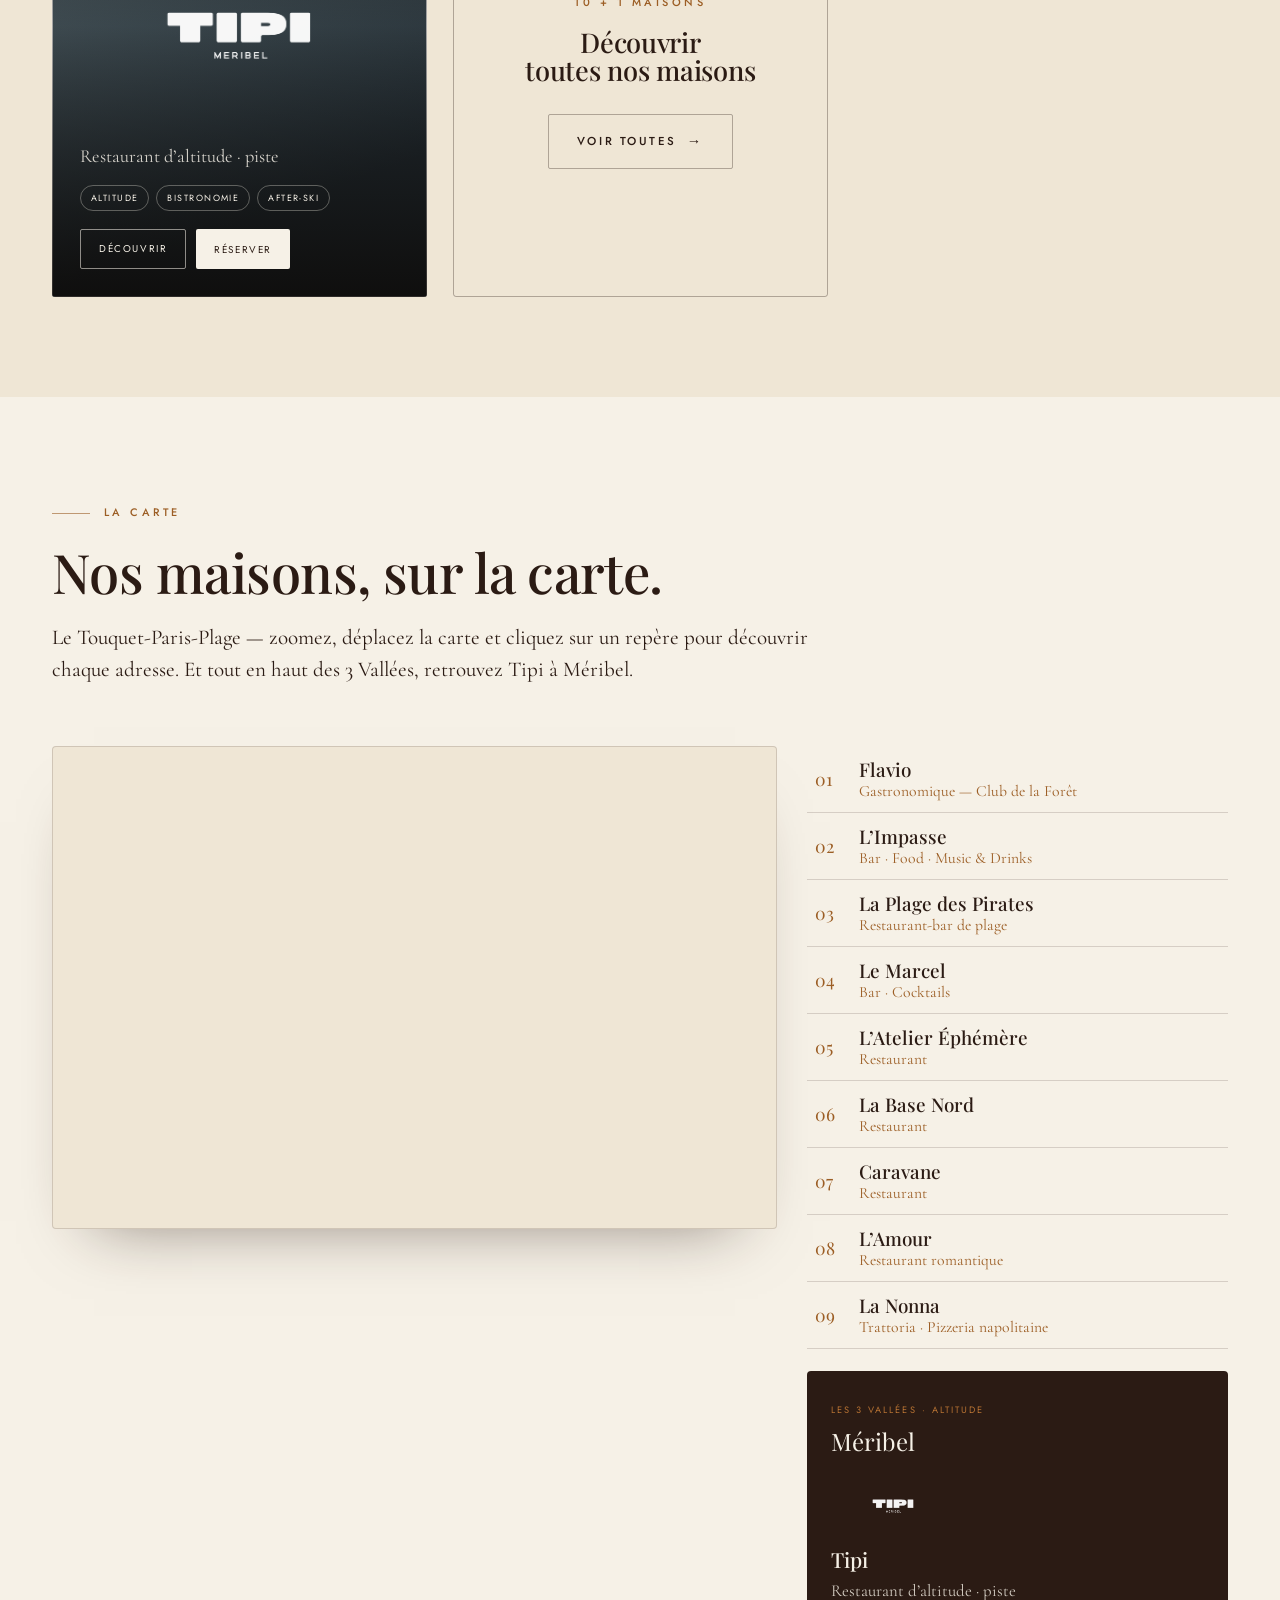
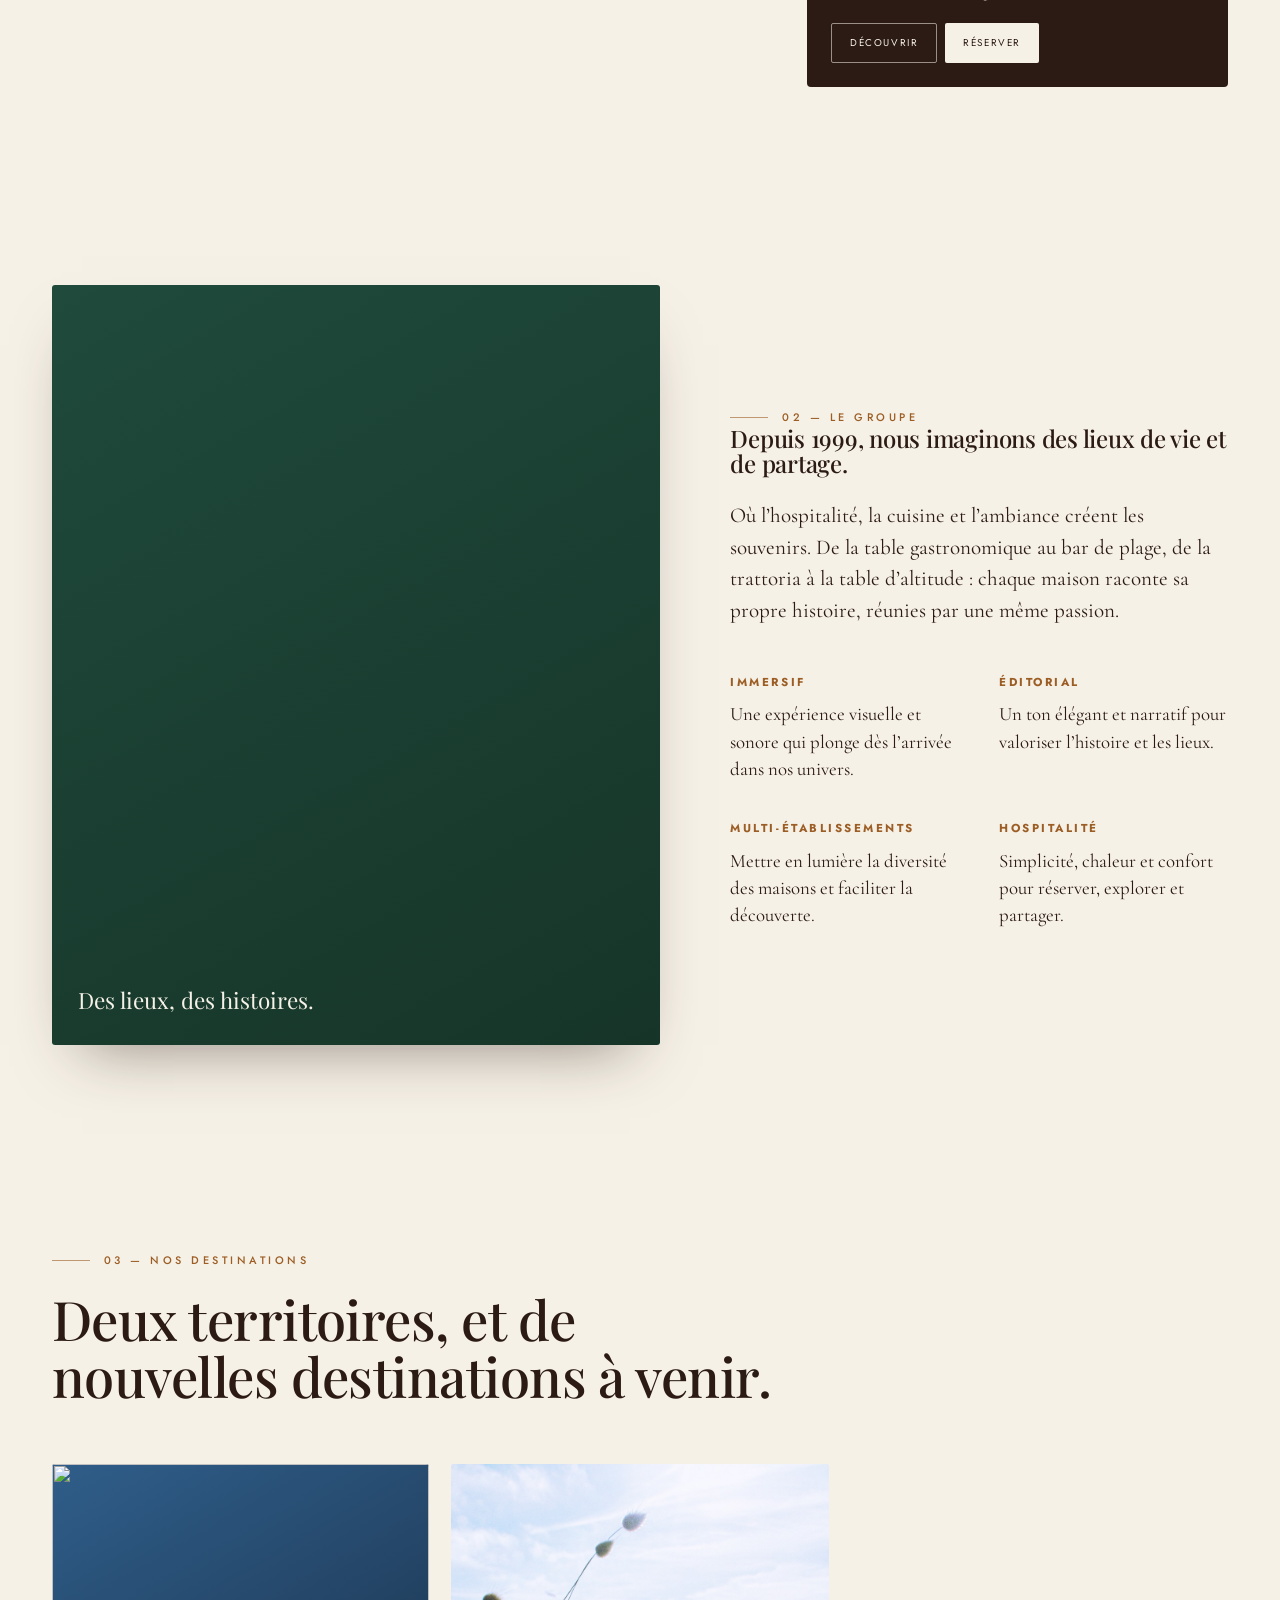
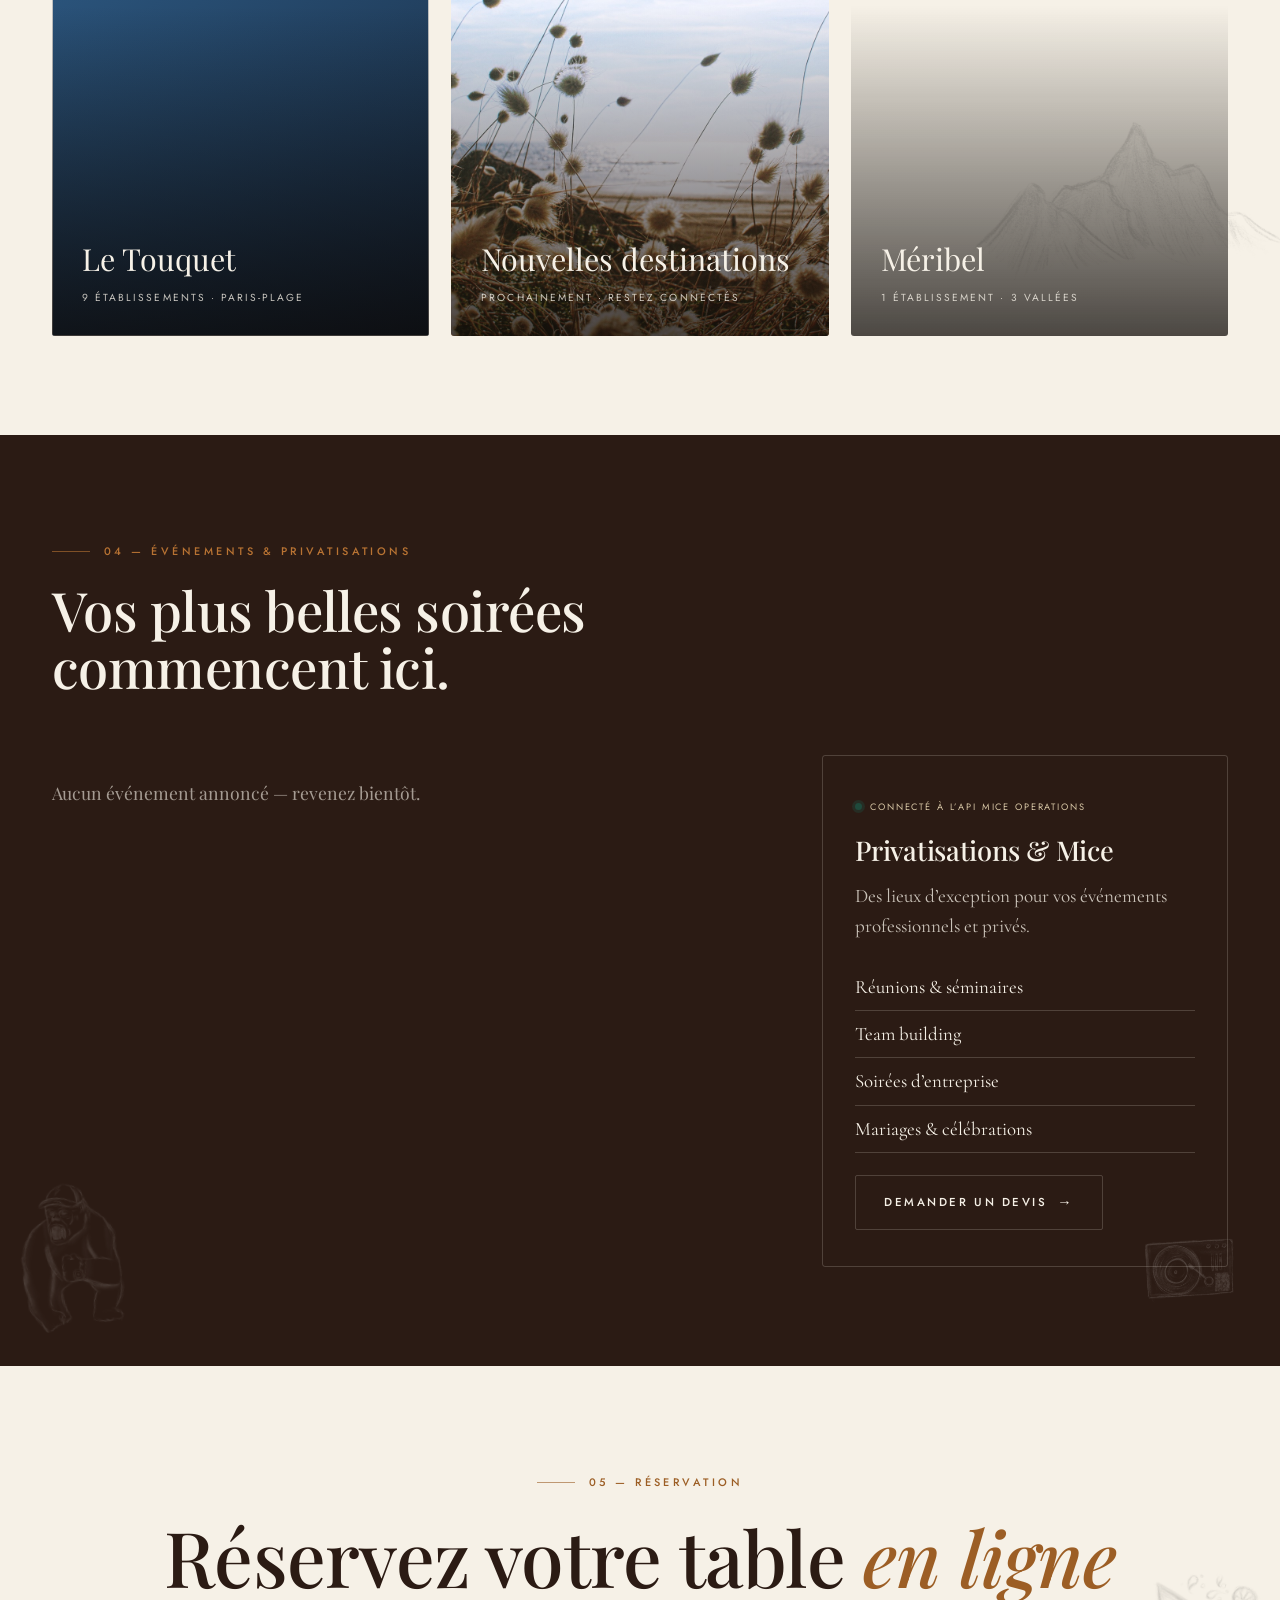
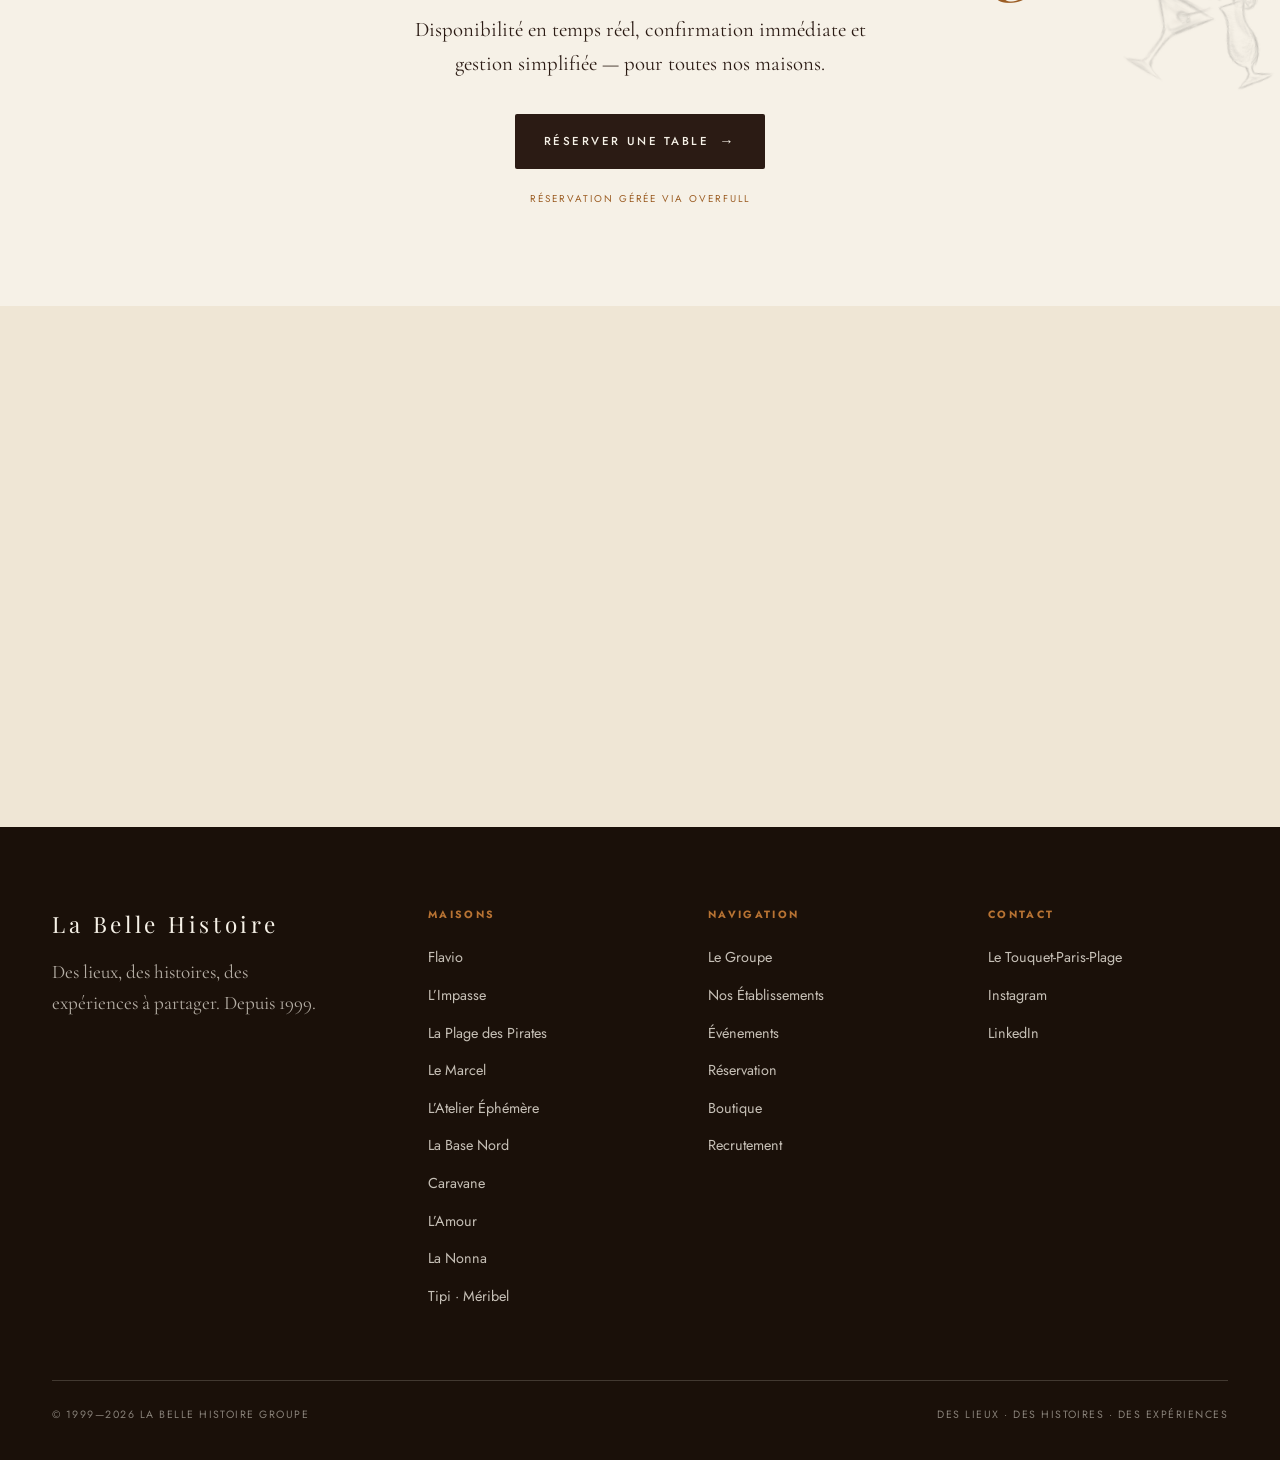
==== commit fbdcb02d: "Add hand-drawn illustrations across homepage - lbh_illu: large watermark in hero (screen blend, 7% o" ====
--- a/index.html
+++ b/index.html
@@ -116,6 +116,7 @@
       </h1>
       <p class="hero-sub">Sauf que dans nos restaurants, vous pouvez le faire en excellente compagnie — entouré de vos amis et sur les notes de la musique qu’on vous aura choisie.</p>
     </div>
+    <img class="illus illus-hero-seal" src="assets/illus/lbh_illu.png" alt="" aria-hidden="true" />
     <span class="hero-videonote">Vidéo immersive · à venir</span>
     <div class="scroll-cue"><span></span>Découvrir</div>
   </section>
@@ -133,7 +134,8 @@
   </section>
 
   <!-- ============ ÉTABLISSEMENTS ============ -->
-  <section class="section venues" id="etablissements">
+  <section class="section venues" id="etablissements" style="position:relative;overflow:hidden">
+    <img class="illus illus-pizza" src="assets/illus/pizza_illu.png" alt="" aria-hidden="true" />
     <div class="container">
       <div class="section-head reveal">
         <span class="label sec-index">01 — Nos Établissements</span>
@@ -191,7 +193,8 @@
   </section>
 
   <!-- ============ DESTINATIONS ============ -->
-  <section class="section" id="destinations">
+  <section class="section" id="destinations" style="position:relative;overflow:hidden">
+    <img class="illus illus-montagne" src="assets/illus/montagne_illu.png" alt="" aria-hidden="true" />
     <div class="container">
       <div class="section-head reveal">
         <span class="label sec-index">03 — Nos Destinations</span>
@@ -212,7 +215,9 @@
   </section>
 
   <!-- ============ ÉVÉNEMENTS ============ -->
-  <section class="section events" id="evenements">
+  <section class="section events" id="evenements" style="position:relative;overflow:hidden">
+    <img class="illus illus-gorille" src="assets/illus/gorille_illu.png" alt="" aria-hidden="true" />
+    <img class="illus illus-vinyle" src="assets/illus/dj_illu.png" alt="" aria-hidden="true" />
     <div class="container">
       <div class="section-head reveal">
         <span class="label sec-index">04 — Événements &amp; Privatisations</span>
@@ -241,7 +246,8 @@
   </section>
 
   <!-- ============ RÉSERVATION CTA ============ -->
-  <section class="section" id="reservation">
+  <section class="section" id="reservation" style="position:relative;overflow:hidden">
+    <img class="illus illus-cocktails" src="assets/illus/cocktails_illu.png" alt="" aria-hidden="true" />
     <div class="container reserve-cta reveal">
       <span class="label sec-index" style="justify-content:center">05 — Réservation</span>
       <h2 class="big">Réservez votre table <em>en ligne</em></h2>
--- a/styles.css
+++ b/styles.css
@@ -526,6 +526,116 @@
 @media (max-width: 600px) {
   .press-name:not(:last-child)::after { display: none; }
   .press-logos { gap: 20px 24px; }
+}
+
+/* =========================================================
+   ILLUSTRATIONS AU CRAYON
+   ========================================================= */
+
+/* Base commune */
+.illus {
+  position: absolute;
+  pointer-events: none;
+  user-select: none;
+  display: block;
+}
+
+/* ── Hero : logo BH en filigrane centré ── */
+.illus-hero-seal {
+  width: clamp(320px, 45vw, 680px);
+  top: 50%; left: 50%;
+  transform: translate(-50%, -50%);
+  opacity: .07;
+  filter: invert(1);
+  mix-blend-mode: screen;
+  z-index: 1;
+}
+
+/* ── Pizza : flotte en haut à droite de la section établissements ── */
+.illus-pizza {
+  width: clamp(180px, 18vw, 280px);
+  top: 40px; right: -30px;
+  opacity: .18;
+  mix-blend-mode: multiply;
+  transform: rotate(14deg);
+  animation: illus-float 5s ease-in-out infinite;
+  z-index: 0;
+}
+
+/* ── Montagne : grande, bas à droite de la section destinations ── */
+.illus-montagne {
+  width: clamp(260px, 32vw, 480px);
+  bottom: -20px; right: -40px;
+  opacity: .14;
+  mix-blend-mode: multiply;
+  animation: illus-float 7s ease-in-out infinite;
+  z-index: 0;
+}
+
+/* ── Gorille : section événements, gauche, visible + apparition ── */
+.illus-gorille {
+  width: clamp(140px, 14vw, 220px);
+  bottom: 32px; left: -20px;
+  opacity: 0;
+  filter: invert(1);
+  mix-blend-mode: screen;
+  transform: rotate(-8deg) translateY(30px);
+  transition: opacity .8s ease, transform .8s ease;
+  z-index: 0;
+}
+.illus-gorille.visible {
+  opacity: .22;
+  transform: rotate(-8deg) translateY(0);
+}
+
+/* ── Vinyle : section événements, bas à droite, tourne en continu ── */
+.illus-vinyle {
+  width: clamp(120px, 11vw, 180px);
+  bottom: 24px; right: 24px;
+  opacity: 0;
+  filter: invert(1);
+  mix-blend-mode: screen;
+  transition: opacity 1s ease .3s;
+  animation: illus-spin 12s linear infinite paused;
+  z-index: 0;
+}
+.illus-vinyle.visible {
+  opacity: .2;
+  animation-play-state: running;
+}
+
+/* ── Cocktails : section réservation, droite, animé au scroll ── */
+.illus-cocktails {
+  width: clamp(160px, 15vw, 240px);
+  top: 50%; right: -20px;
+  transform: translateY(-50%) rotate(10deg) translateX(40px);
+  opacity: 0;
+  mix-blend-mode: multiply;
+  transition: opacity .7s ease, transform .7s ease;
+  z-index: 0;
+}
+.illus-cocktails.visible {
+  opacity: .22;
+  transform: translateY(-50%) rotate(10deg) translateX(0);
+}
+
+/* ── Animations keyframes ── */
+@keyframes illus-float {
+  0%, 100% { transform: translateY(0) rotate(var(--r, 0deg)); }
+  50%       { transform: translateY(-14px) rotate(var(--r, 0deg)); }
+}
+.illus-pizza   { --r: 14deg; }
+.illus-montagne{ --r: 0deg;  }
+
+@keyframes illus-spin {
+  to { transform: rotate(360deg); }
+}
+
+/* Mobile : réduire ou cacher sur très petits écrans */
+@media (max-width: 480px) {
+  .illus-pizza, .illus-montagne, .illus-cocktails { display: none; }
+  .illus-gorille { width: 90px; left: -10px; }
+  .illus-vinyle  { width: 80px; right: 10px; }
 }
 
 /* =========================================================
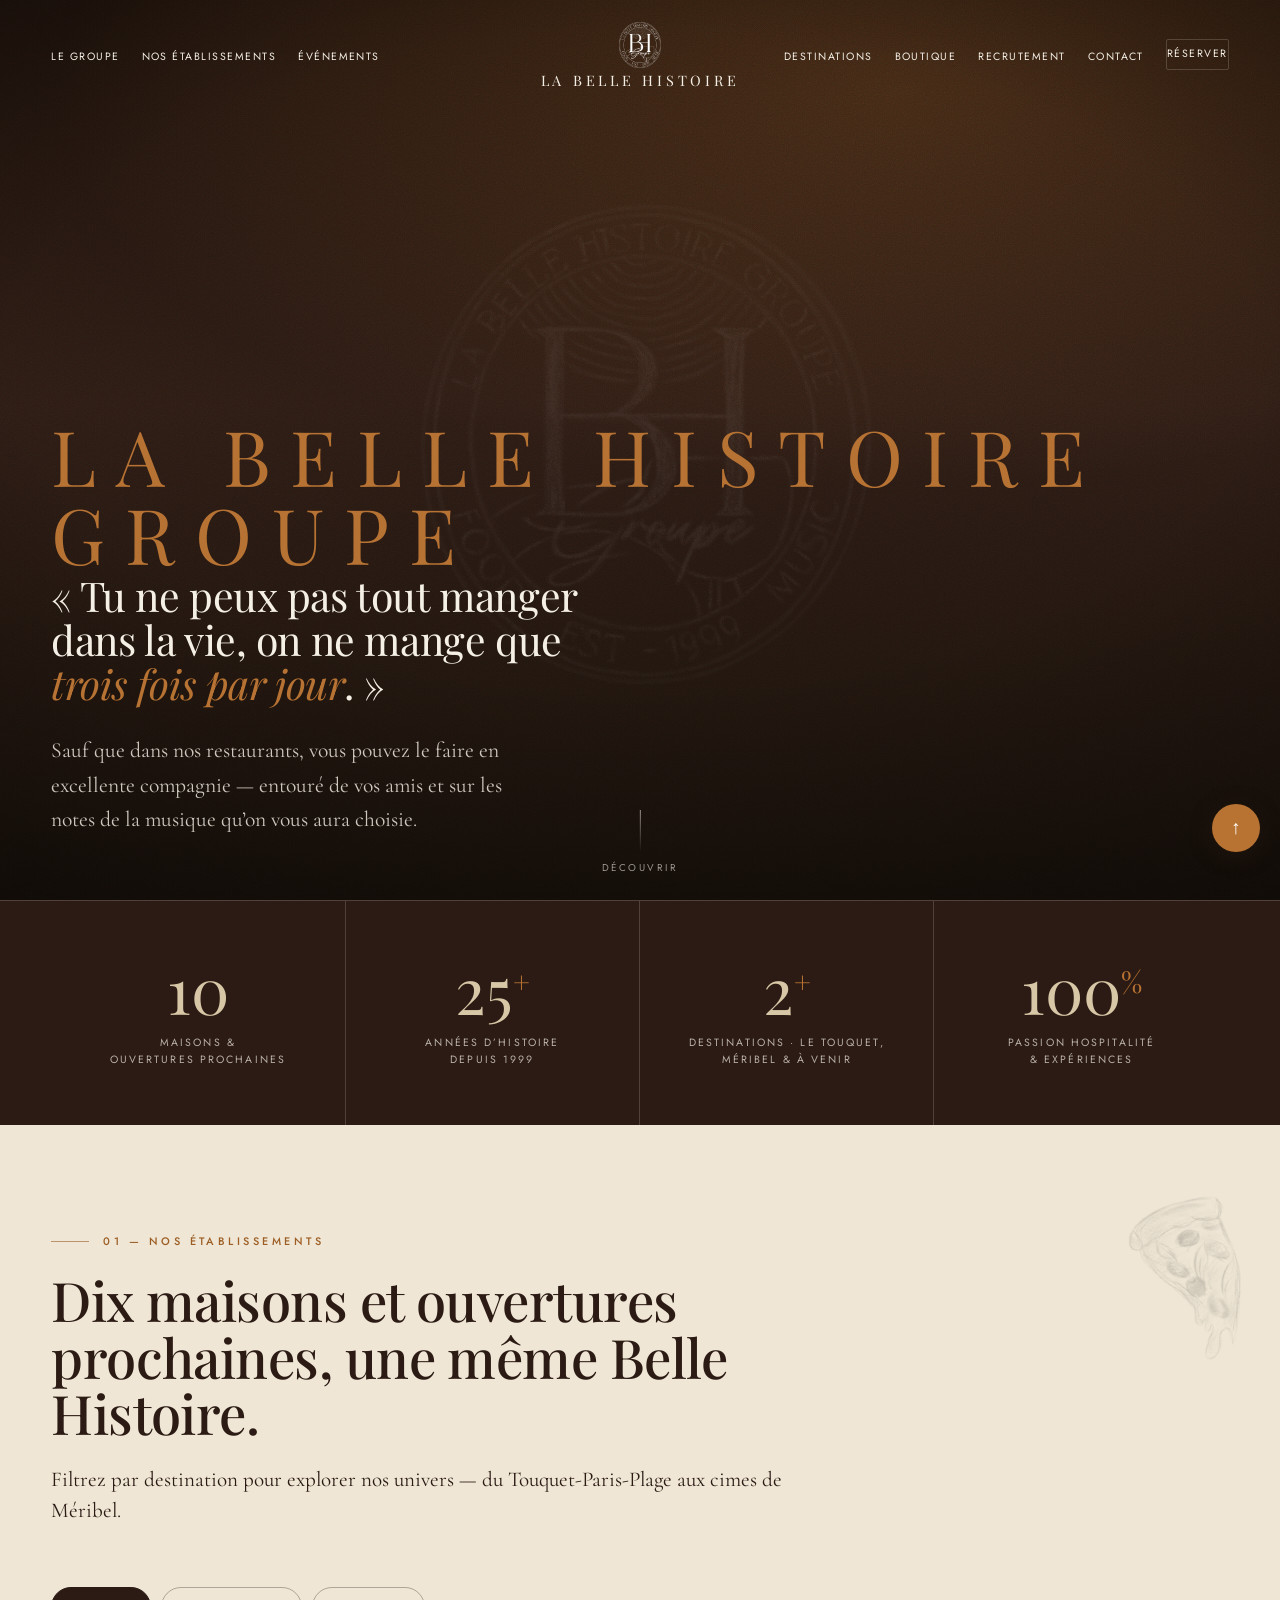
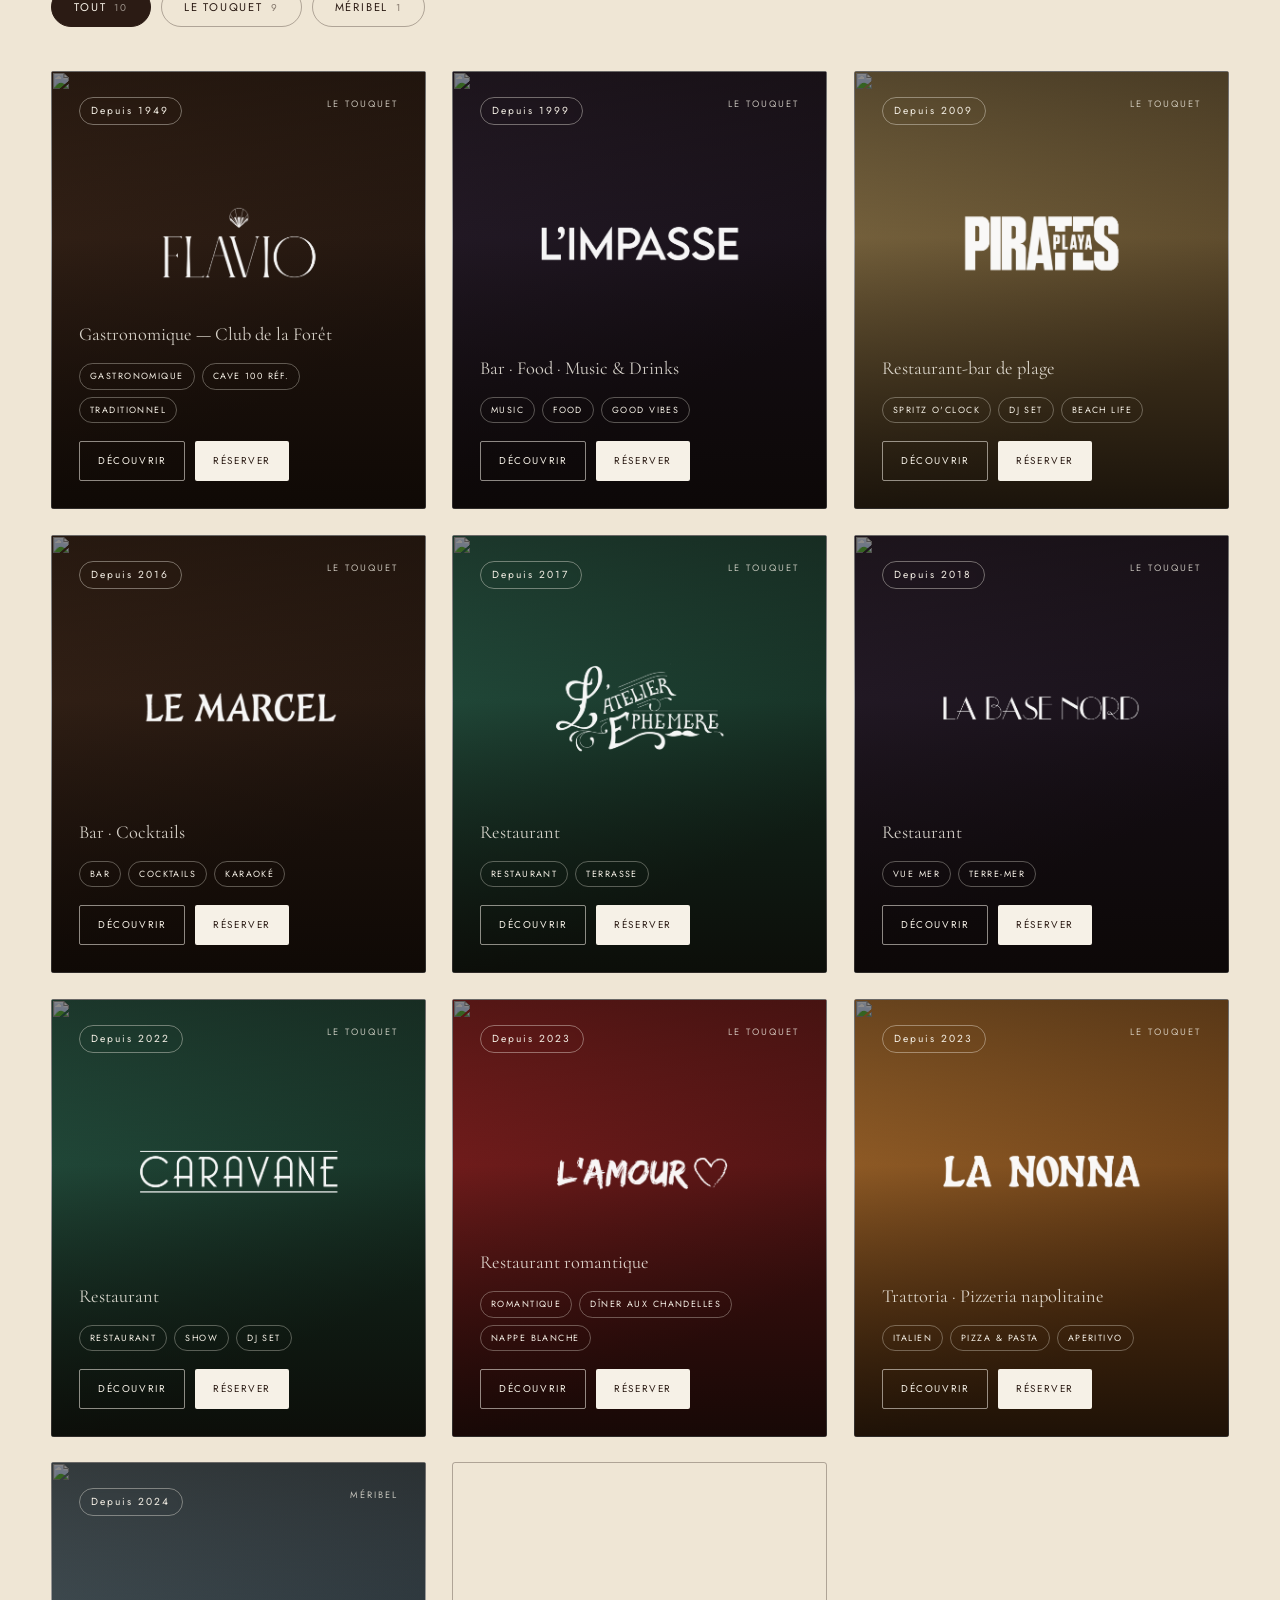
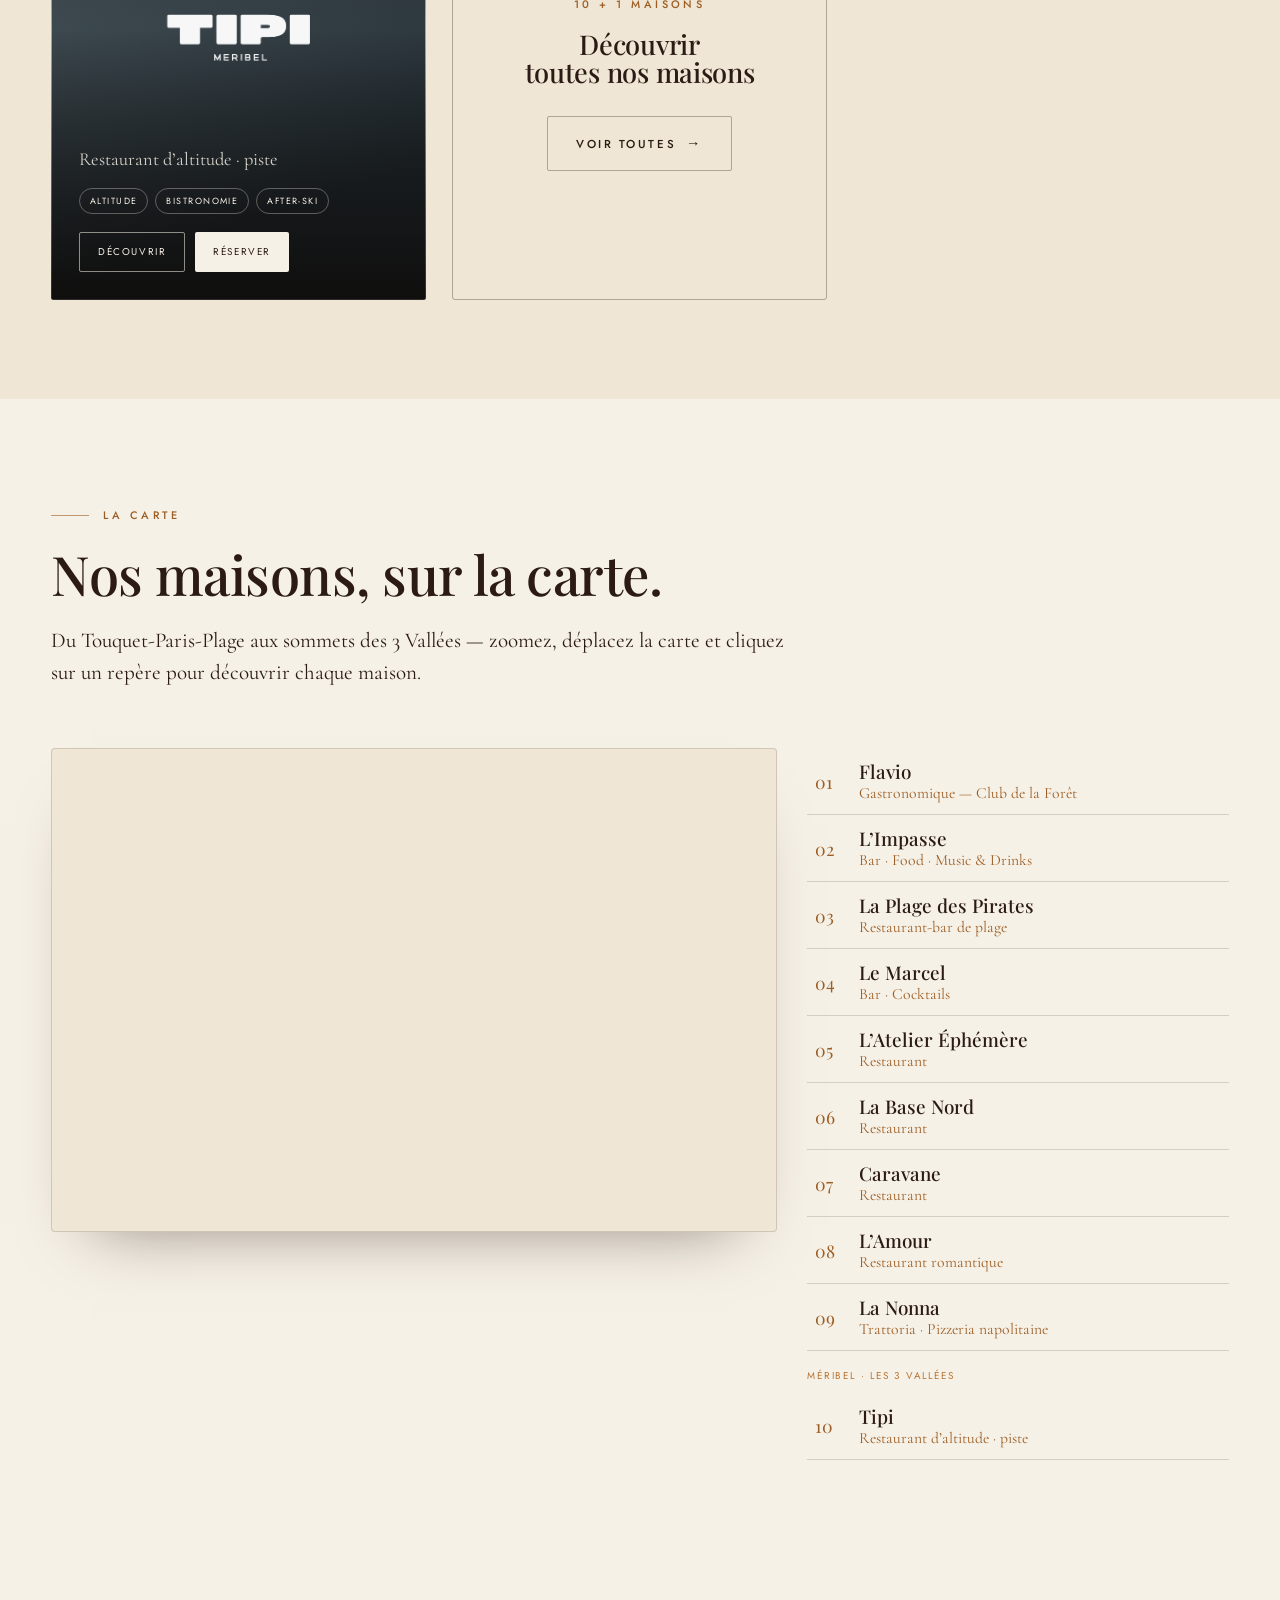
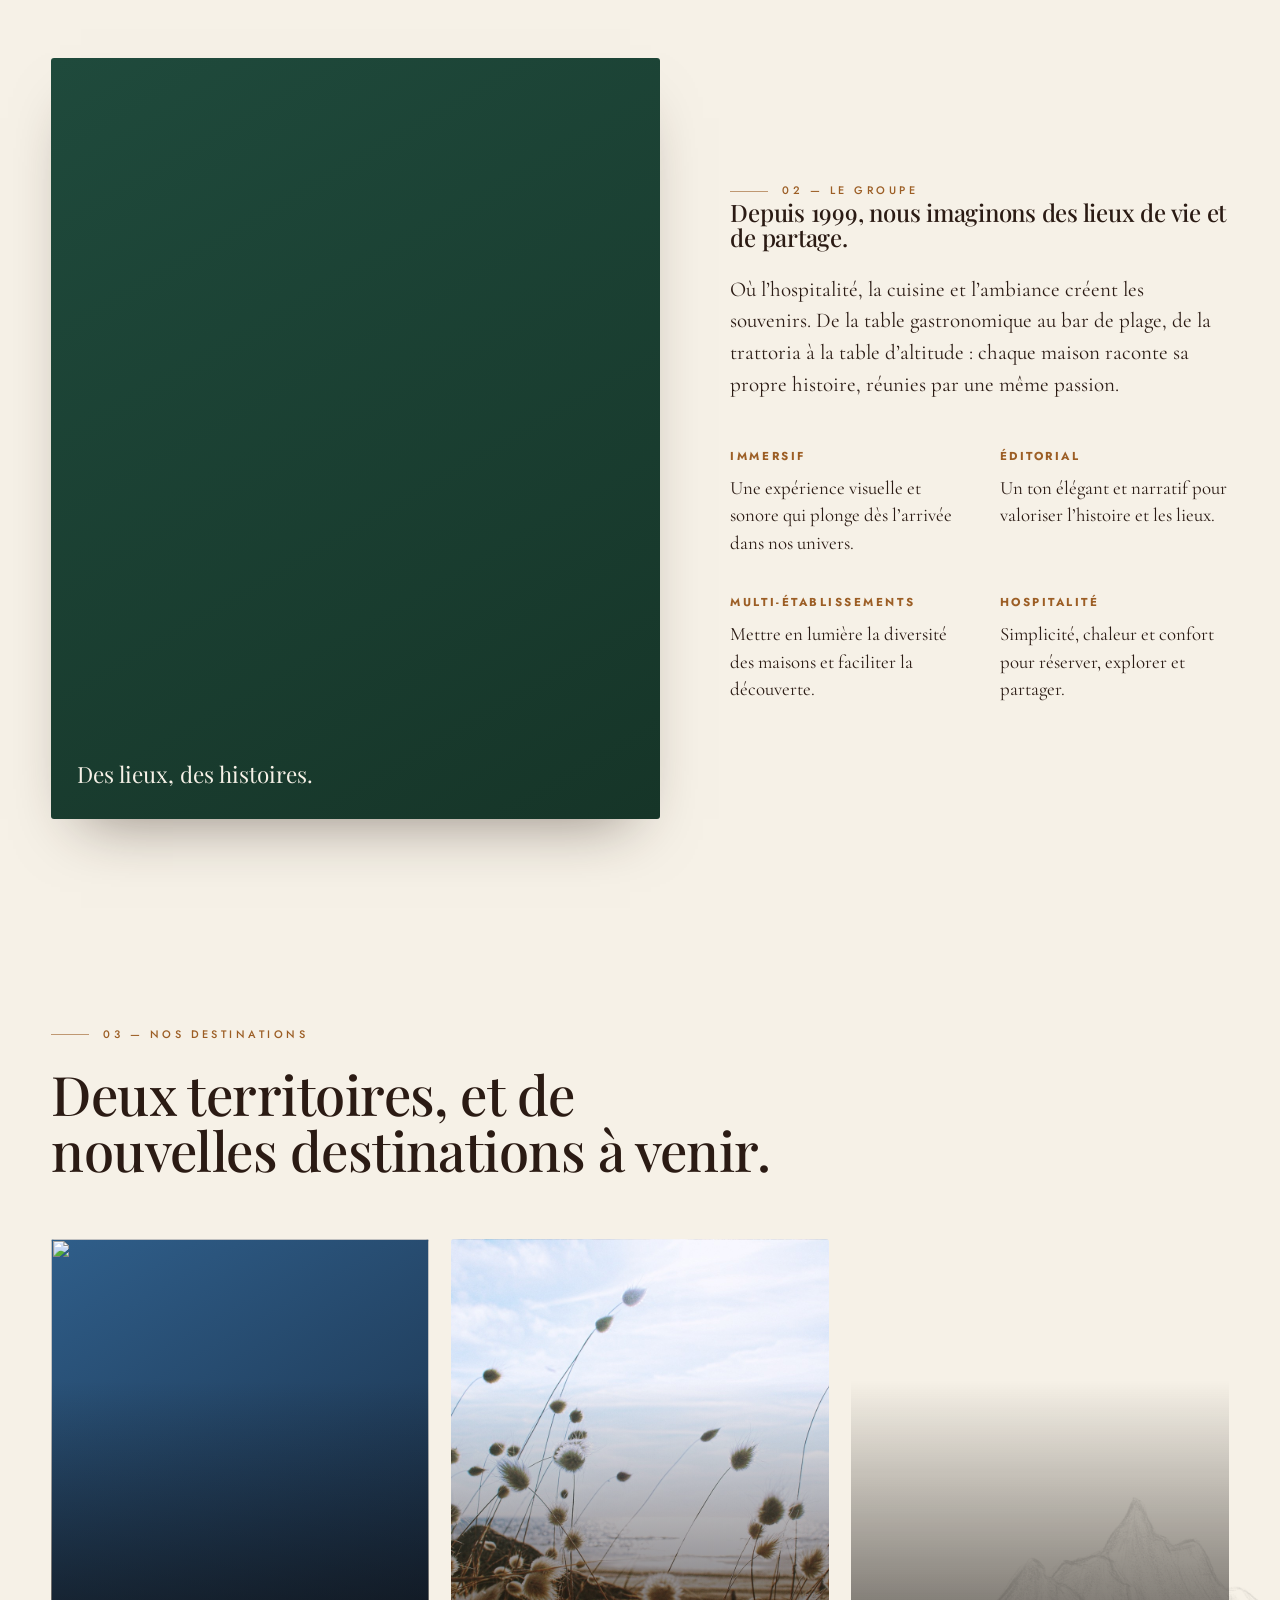
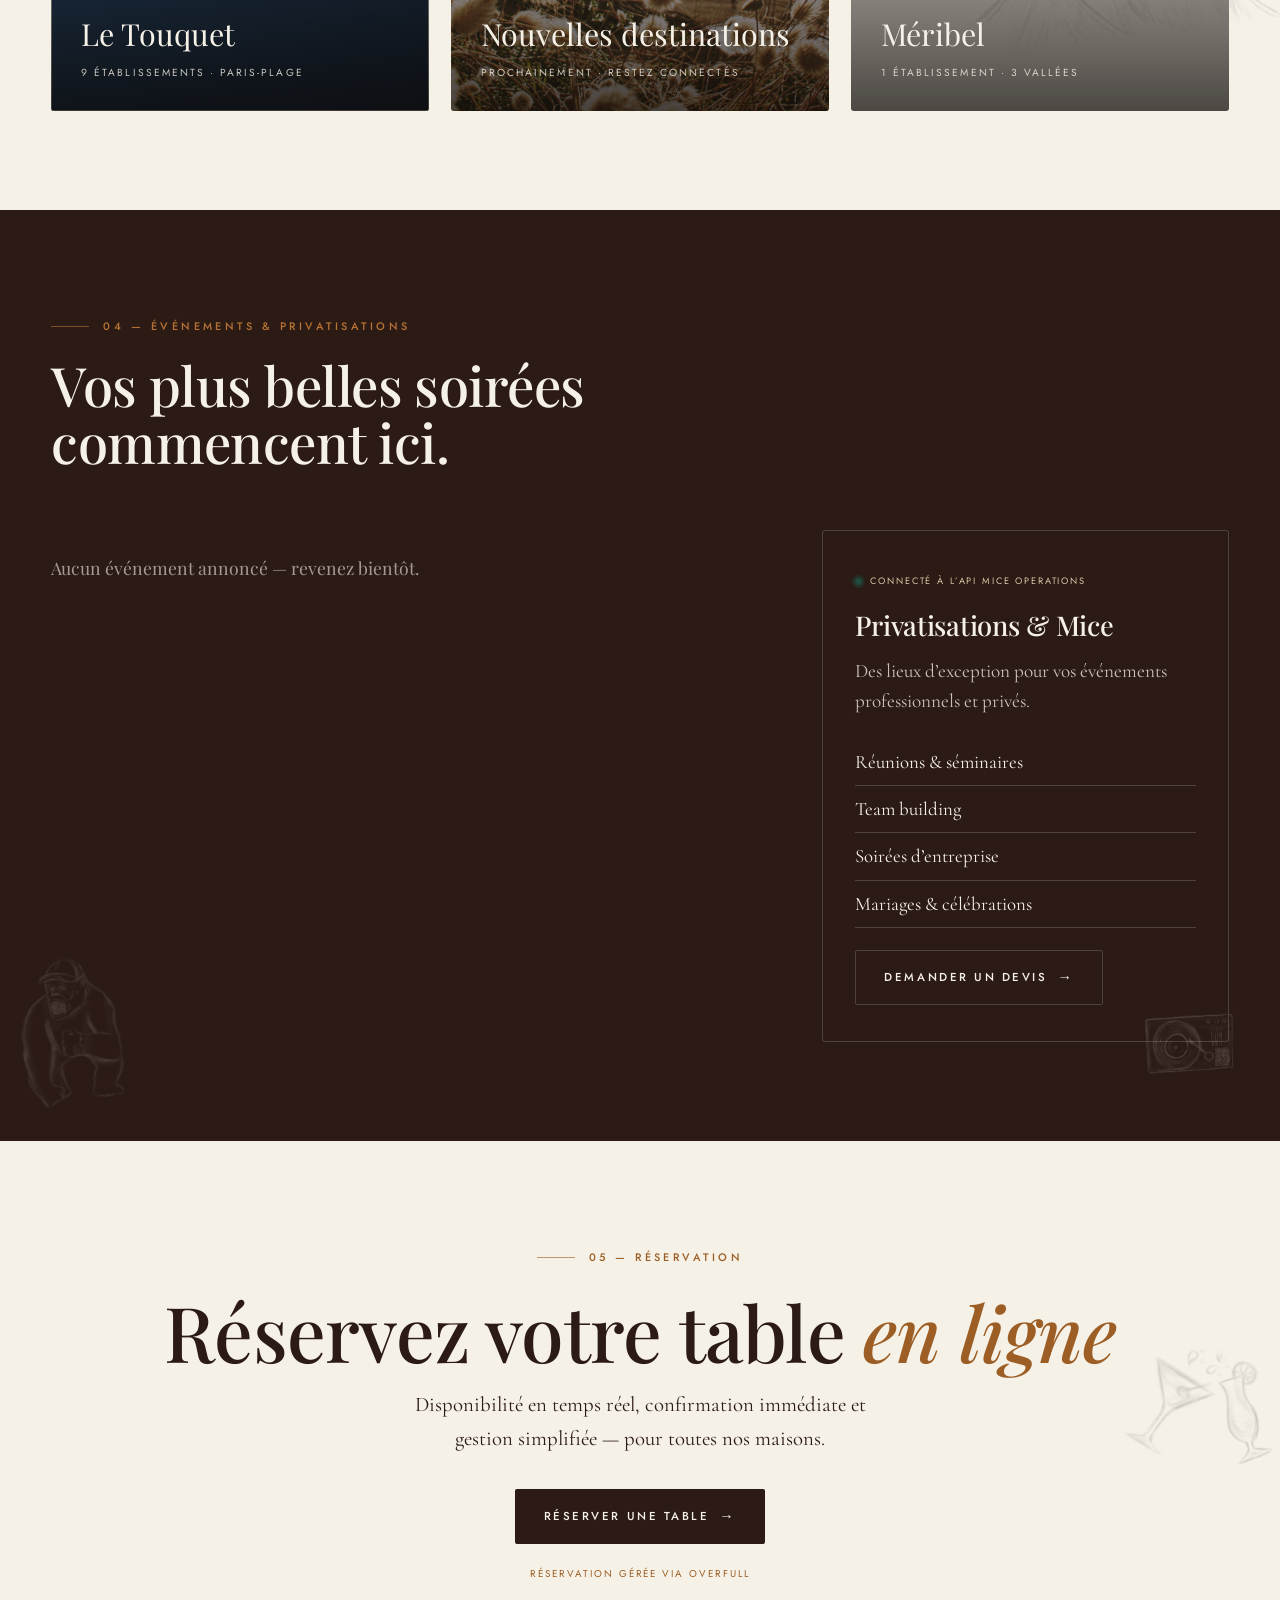
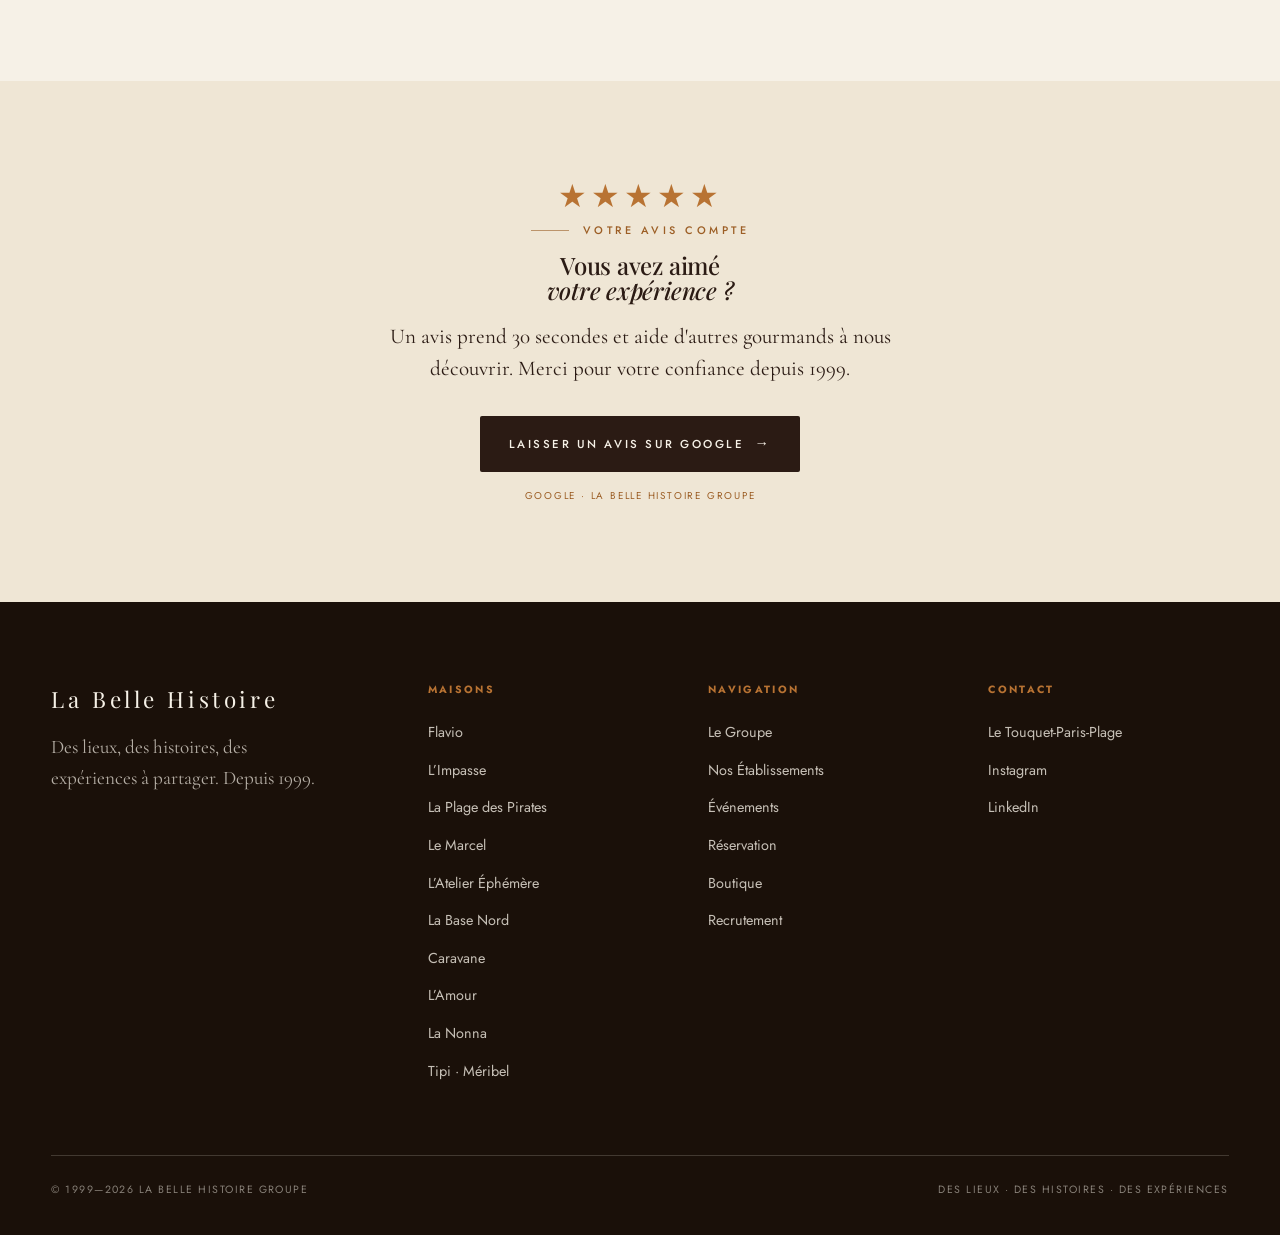
==== commit 6bf75df8: "Unify map: add Tipi/Méribel on main map, remove separate inset - Tipi coords added to MAP_LATLNG [45" ====
--- a/index.html
+++ b/index.html
@@ -157,7 +157,7 @@
       <div class="section-head reveal">
         <span class="label sec-index">La carte</span>
         <h2>Nos maisons, sur la carte.</h2>
-        <p class="editorial">Le Touquet-Paris-Plage — zoomez, déplacez la carte et cliquez sur un repère pour découvrir chaque adresse. Et tout en haut des 3 Vallées, retrouvez Tipi à Méribel.</p>
+        <p class="editorial">Du Touquet-Paris-Plage aux sommets des 3 Vallées — zoomez, déplacez la carte et cliquez sur un repère pour découvrir chaque maison.</p>
       </div>
       <div class="map-layout reveal">
         <div class="map-stage" id="map-stage"><!-- carte + pastilles injectées par app.js --></div>
--- a/styles.css
+++ b/styles.css
@@ -29,7 +29,7 @@
   --body:  "Cormorant Garamond", Georgia, serif;
   --sans:  "Jost", "Helvetica Neue", Arial, sans-serif;
 
-  --maxw: 1240px;
+  --maxw: 1440px;
   --ease: cubic-bezier(.22,.61,.36,1);
 }
 
@@ -71,7 +71,7 @@
 
 h1,h2,h3 { font-family: var(--serif); font-weight: 500; line-height: 1.04; letter-spacing: -.01em; }
 
-.container { width: 100%; max-width: var(--maxw); margin: 0 auto; padding: 0 32px; }
+.container { width: 100%; max-width: var(--maxw); margin: 0 auto; padding: 0 clamp(24px, 4vw, 80px); }
 
 /* Section index tag */
 .sec-index {
@@ -462,6 +462,26 @@
 .event-info p { font-size: .68rem; letter-spacing: .14em; text-transform: uppercase; color: rgba(246,241,231,.6); margin-top: 5px; }
 .event-info .event-venue { font-size: .62rem; letter-spacing: .2em; text-transform: uppercase; color: var(--cuivre); margin-top: 0; font-weight: 600; }
 .event-cta { font-size: .66rem; letter-spacing: .18em; text-transform: uppercase; color: var(--cuivre); white-space: nowrap; }
+/* Section privatisations — principale */
+.mice-section { background: var(--chocolat); color: var(--creme); }
+.mice-section .sec-index { color: var(--cuivre); }
+.mice-layout { display: grid; grid-template-columns: 1.15fr 0.85fr; gap: 70px; align-items: start; }
+.mice-editorial h2 { color: var(--creme); font-size: clamp(2rem, 4.4vw, 3.4rem); margin-top: 20px; line-height: 1.04; }
+.mice-editorial .editorial { color: rgba(246,241,231,.78); margin-top: 22px; }
+.mice-editorial .btn { margin-top: 36px; }
+.mice-sub { font-family: var(--body); font-size: 1.1rem; color: rgba(246,241,231,.5); margin-top: 14px; line-height: 1.5; }
+.mice-services-box { border: 1px solid var(--line-light); border-radius: 3px; padding: 36px 32px; }
+.mice-services-title { font-size: .64rem; letter-spacing: .26em; text-transform: uppercase; color: var(--sable); margin-bottom: 24px; font-weight: 500; }
+.mice-services-box ul { list-style: none; }
+.mice-services-box li { font-family: var(--body); font-size: 1.2rem; padding: 14px 0; border-bottom: 1px solid var(--line-light); display: flex; align-items: center; gap: 14px; color: var(--creme); }
+.mice-services-box li:last-child { border-bottom: none; padding-bottom: 0; }
+.mice-services-box li::before { content: "→"; color: var(--cuivre); font-size: .82rem; flex-shrink: 0; }
+
+/* Section DJs & Artistes — secondaire */
+.dj-section { background: var(--chocolat-2); color: var(--creme); padding: clamp(50px, 7vh, 90px) 0; }
+.dj-section .sec-index { color: var(--cuivre); }
+.dj-subtitle { margin-top: 9px; font-size: .68rem; letter-spacing: .14em; text-transform: uppercase; color: rgba(246,241,231,.4); }
+
 .mice-card {
   border: 1px solid var(--line-light); border-radius: 3px; padding: 36px 32px;
   color: var(--creme);
@@ -830,6 +850,8 @@
 .leg-txt { display:flex; flex-direction: column; }
 .leg-txt strong { font-family: var(--serif); font-weight: 500; font-size: 1.18rem; }
 .leg-txt em { font-style: normal; font-family: var(--body); font-size: .98rem; color: var(--cuivre-2); }
+.leg-sep { padding: 10px 0 6px; pointer-events: none; }
+.leg-sep span { font-size: .62rem; letter-spacing: .18em; text-transform: uppercase; color: var(--cuivre); font-family: var(--label); }
 
 .map-inset {
   background: var(--chocolat); color: var(--creme); border-radius: 4px; padding: 24px;
@@ -869,6 +891,7 @@
   .intro { grid-template-columns: 1fr; gap: 44px; }
   .intro-visual { display: none; }
   .events-wrap { grid-template-columns: 1fr; gap: 36px; }
+  .mice-layout { grid-template-columns: 1fr; gap: 40px; }
   .stat .num { font-size: 3rem; }
   .map-layout { grid-template-columns: 1fr; gap: 28px; }
   .map-stage { min-height: 420px; }
@@ -884,29 +907,56 @@
   .burger { order: -1; display: inline-flex; flex-direction: column; gap: 5px; padding: 8px; }
   .burger span { width: 24px; height: 1.5px; background: currentColor; transition: .3s; }
   .brand { justify-self: center; }
-  .nav-links.left { display: none; }
   .nav-links.right .nav-only { display: none; }
   .nav-links.right .nav-sm-hide { display: none; }
+
+  /* Menu plein écran — toujours dans le DOM, caché via opacity/visibility */
+  .nav-links.left {
+    display: flex !important;
+    position: fixed;
+    inset: 0;
+    background: var(--chocolat);
+    flex-direction: column;
+    justify-content: center;
+    align-items: center;
+    gap: 28px;
+    z-index: 1500;
+    /* État fermé */
+    opacity: 0;
+    visibility: hidden;
+    pointer-events: none;
+    transform: translateY(-12px);
+    transition: opacity .35s var(--ease), visibility .35s, transform .35s var(--ease);
+  }
+
+  /* État ouvert */
   .nav-links.left.open {
-    display: flex !important; position: fixed; inset: 0;
-    background: var(--chocolat);
-    flex-direction: column; justify-content: center; align-items: center;
-    gap: 32px; z-index: 1500;
-    animation: menuIn .32s var(--ease) both;
+    opacity: 1;
+    visibility: visible;
+    pointer-events: auto;
+    transform: translateY(0);
   }
-  .nav-links.left.open a {
-    font-family: var(--serif); font-size: 1.4rem; color: var(--creme);
-    letter-spacing: .08em; text-transform: none;
-    opacity: 0; animation: menuItemIn .4s var(--ease) both;
+
+  /* Liens du menu */
+  .nav-links.left a {
+    font-family: var(--serif);
+    font-size: clamp(1.3rem, 4vw, 1.7rem);
+    color: var(--creme);
+    letter-spacing: .06em;
+    text-transform: none;
+    opacity: 0;
+    transform: translateY(10px);
+    transition: opacity .3s ease, transform .3s ease, color .2s;
   }
-  .nav-links.left.open li:nth-child(1) a { animation-delay: .06s; }
-  .nav-links.left.open li:nth-child(2) a { animation-delay: .10s; }
-  .nav-links.left.open li:nth-child(3) a { animation-delay: .14s; }
-  .nav-links.left.open li:nth-child(4) a { animation-delay: .18s; }
-  .nav-links.left.open li:nth-child(5) a { animation-delay: .22s; }
-  .nav-links.left.open li:nth-child(6) a { animation-delay: .26s; }
-  .nav-links.left.open a::after { background: var(--cuivre); }
-  .nav-links.left.open .burger-extra { display: flex !important; }
+  .nav-links.left.open li:nth-child(1) a { opacity:1; transform:none; transition-delay:.08s; }
+  .nav-links.left.open li:nth-child(2) a { opacity:1; transform:none; transition-delay:.13s; }
+  .nav-links.left.open li:nth-child(3) a { opacity:1; transform:none; transition-delay:.18s; }
+  .nav-links.left.open li:nth-child(4) a { opacity:1; transform:none; transition-delay:.23s; }
+  .nav-links.left.open li:nth-child(5) a { opacity:1; transform:none; transition-delay:.28s; }
+  .nav-links.left.open li:nth-child(6) a { opacity:1; transform:none; transition-delay:.33s; }
+  .nav-links.left a:hover { color: var(--cuivre); }
+  .nav-links.left a::after { background: var(--cuivre); }
+  .nav-links.left .burger-extra { display: flex !important; }
 }
 
 /* ── Tablette portrait (≤ 768px) ──────────────────────────── */
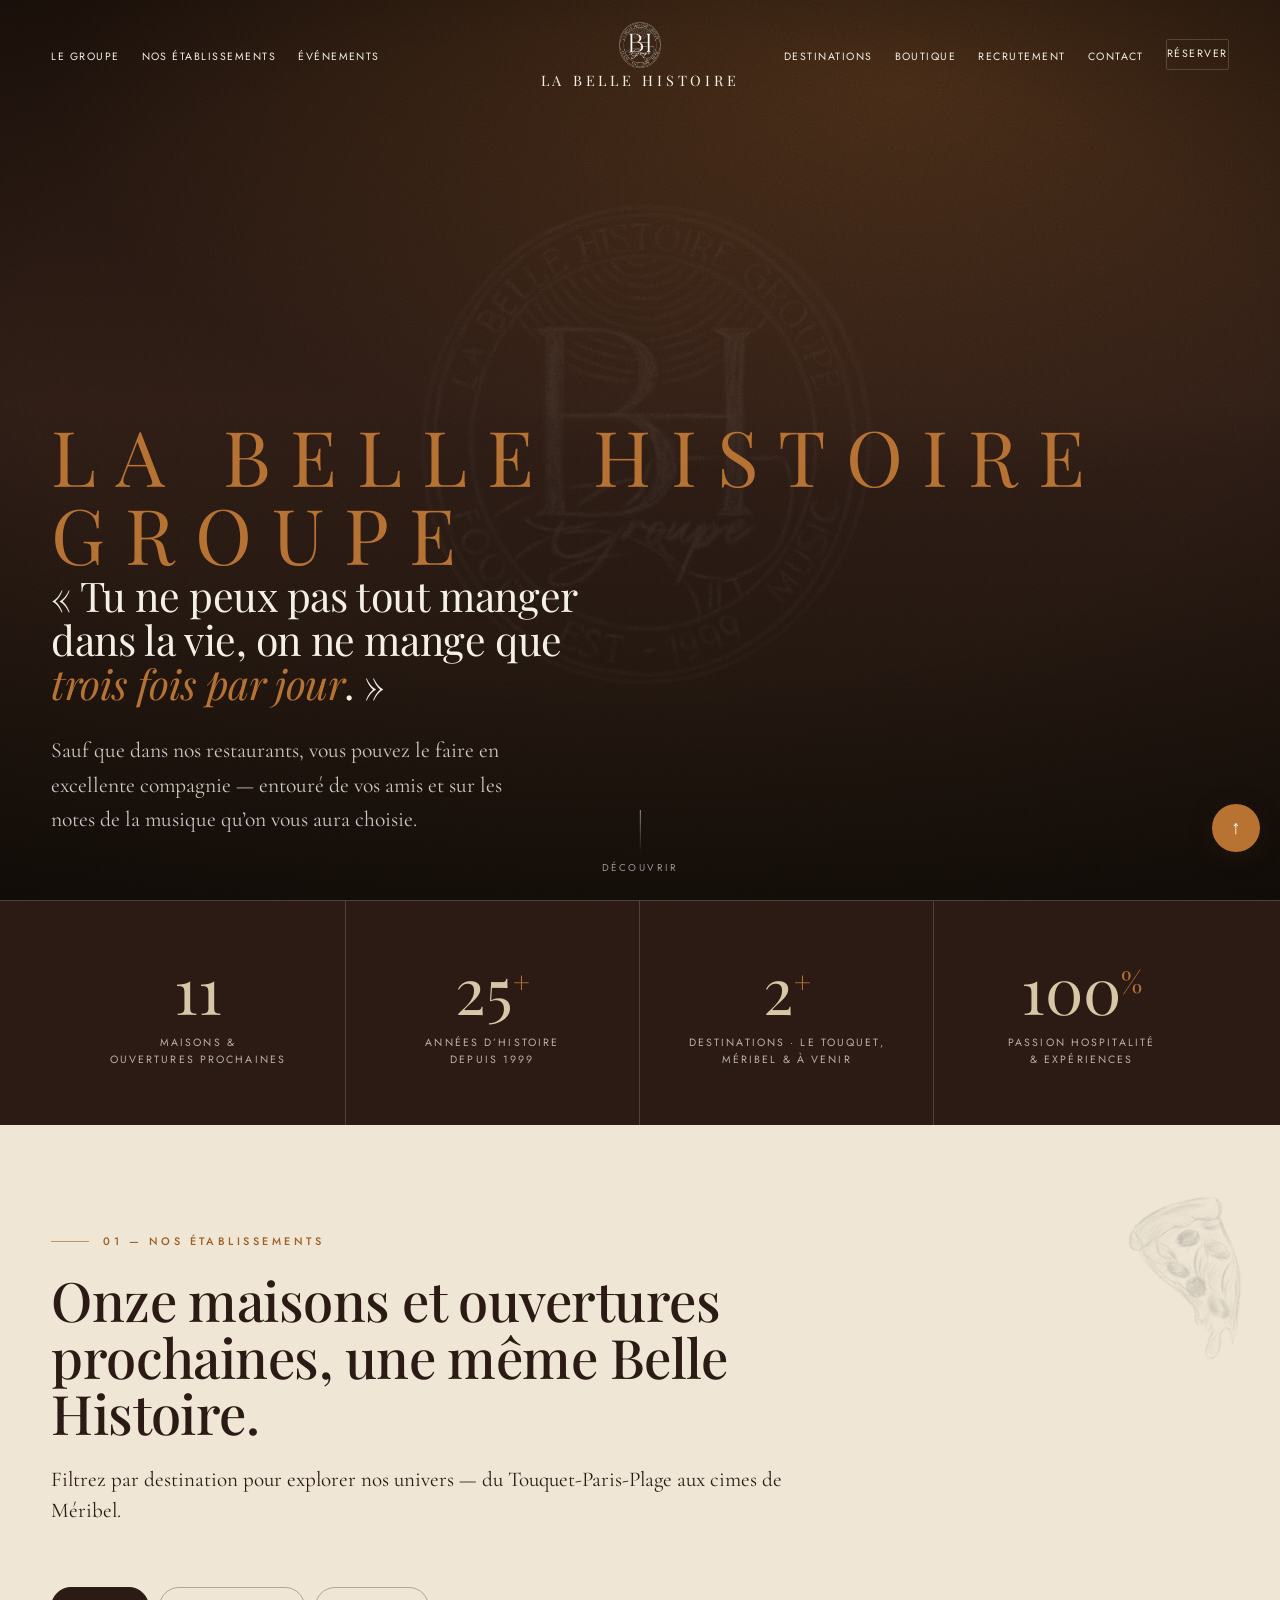
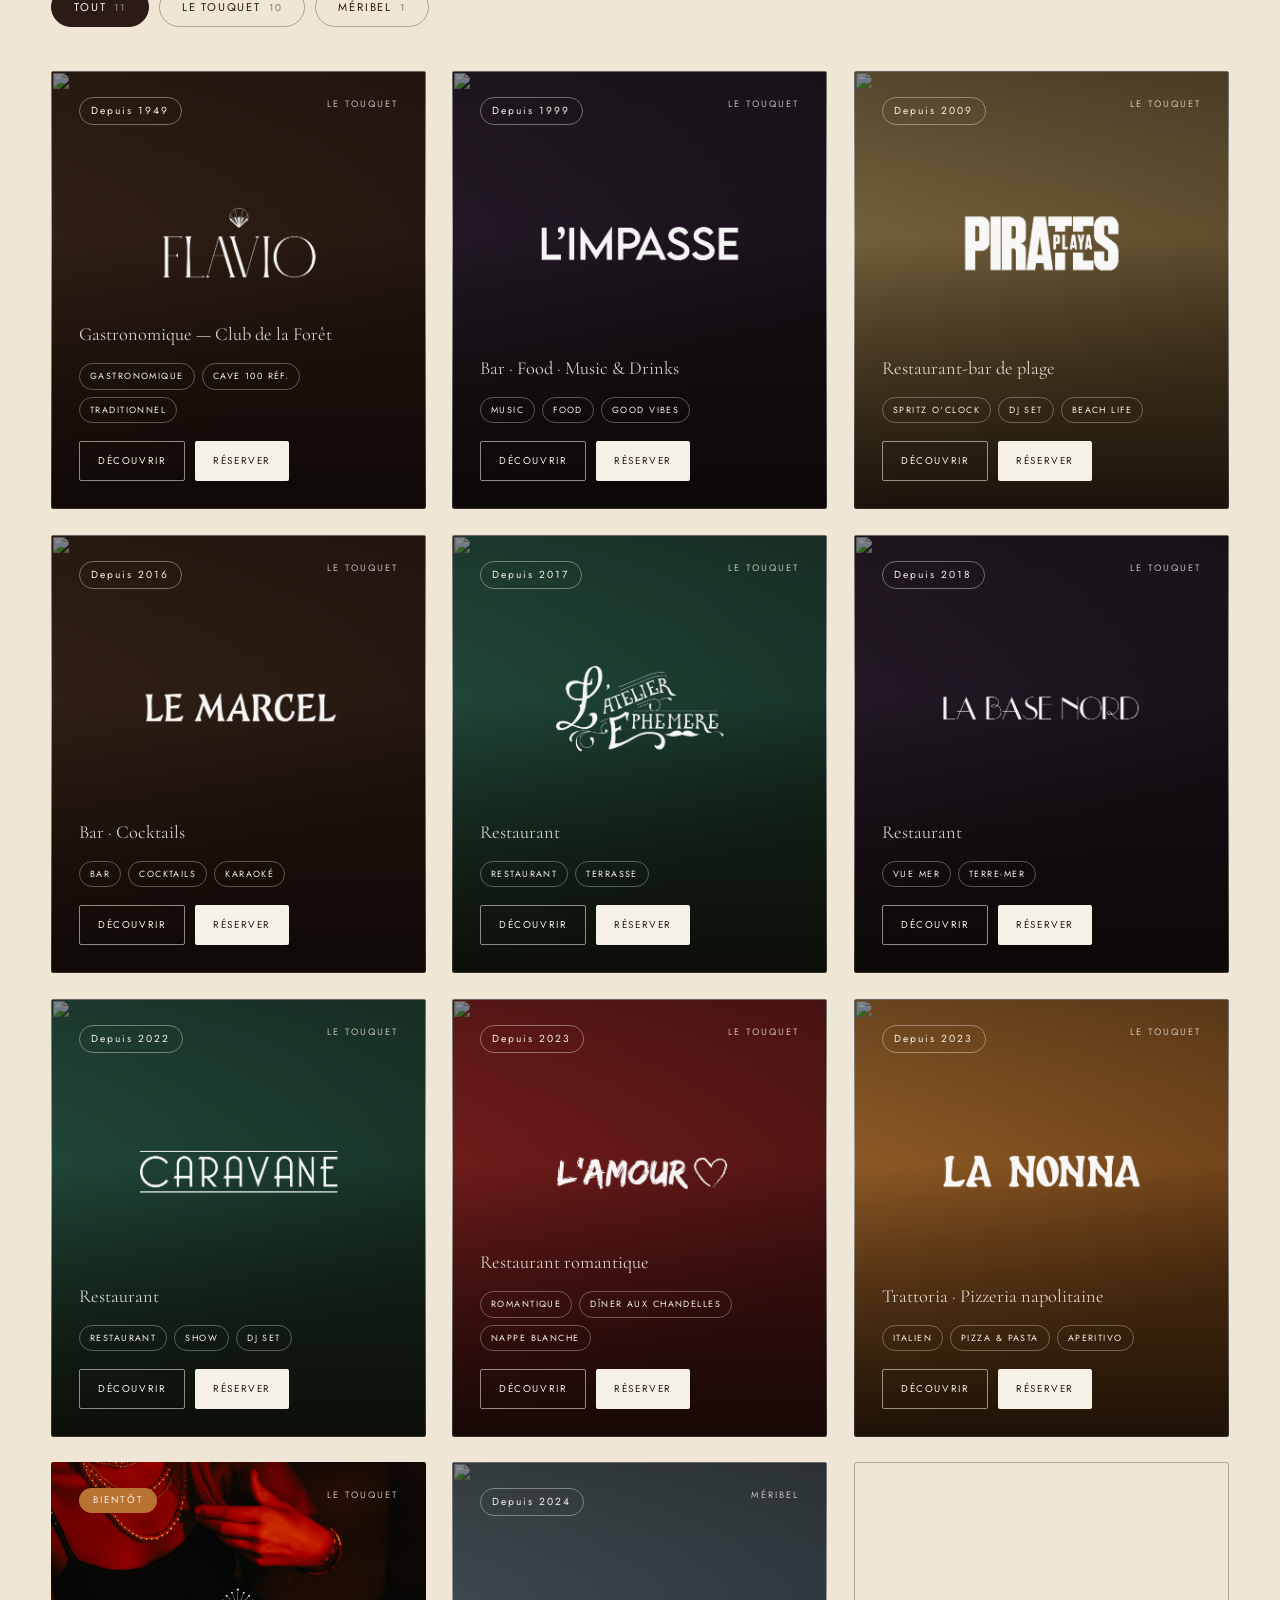
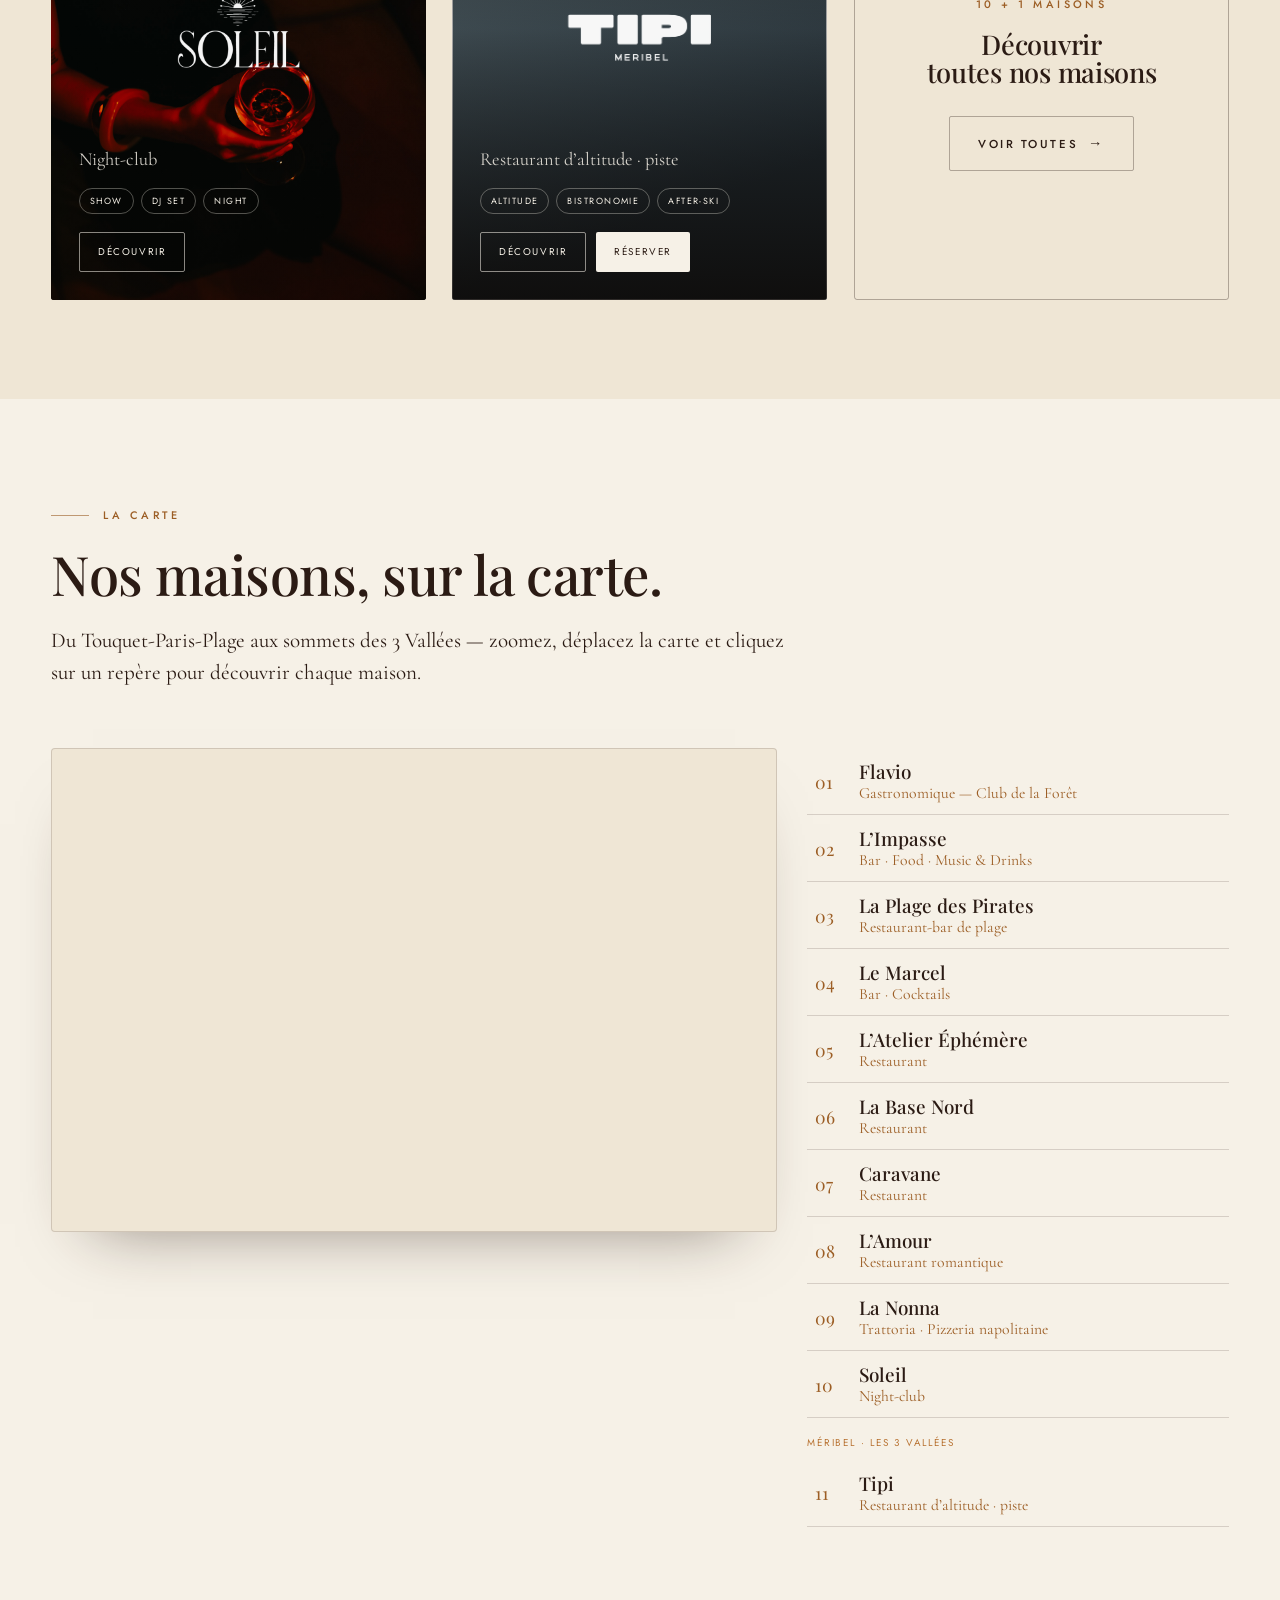
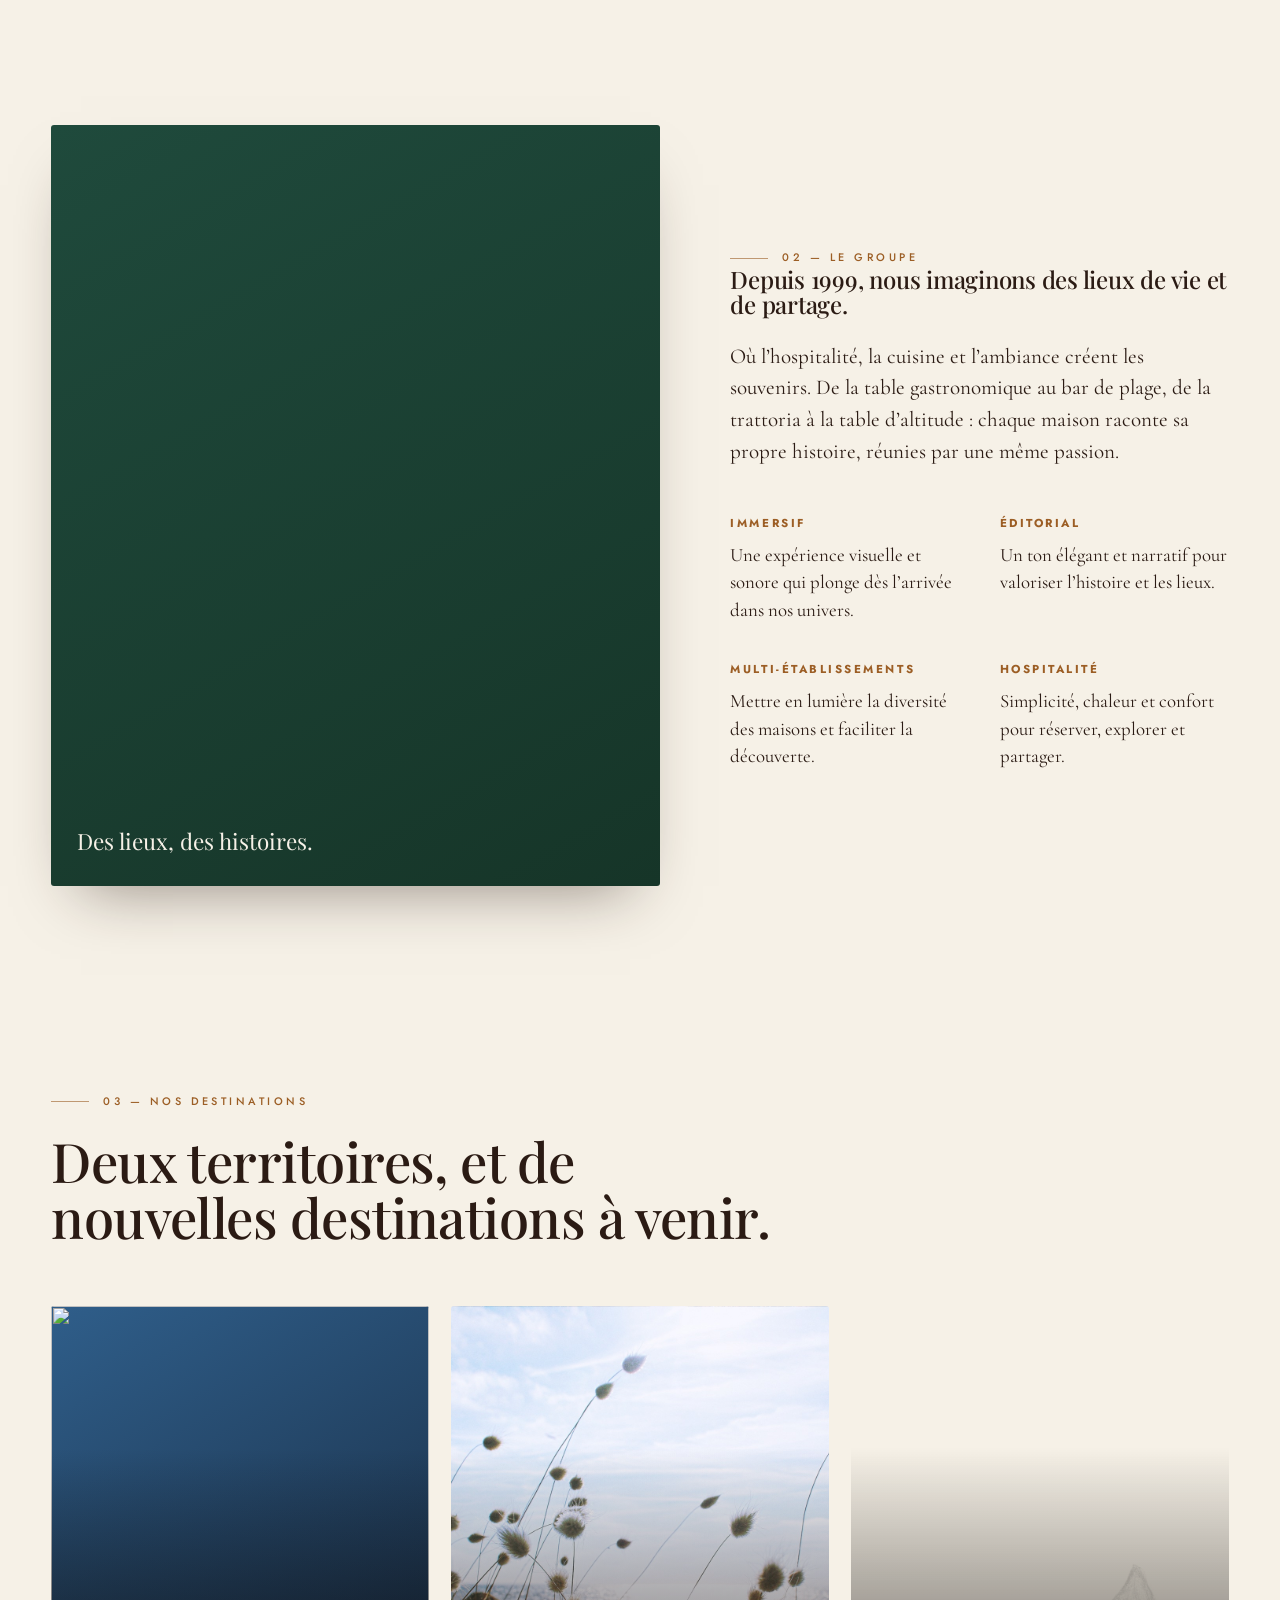
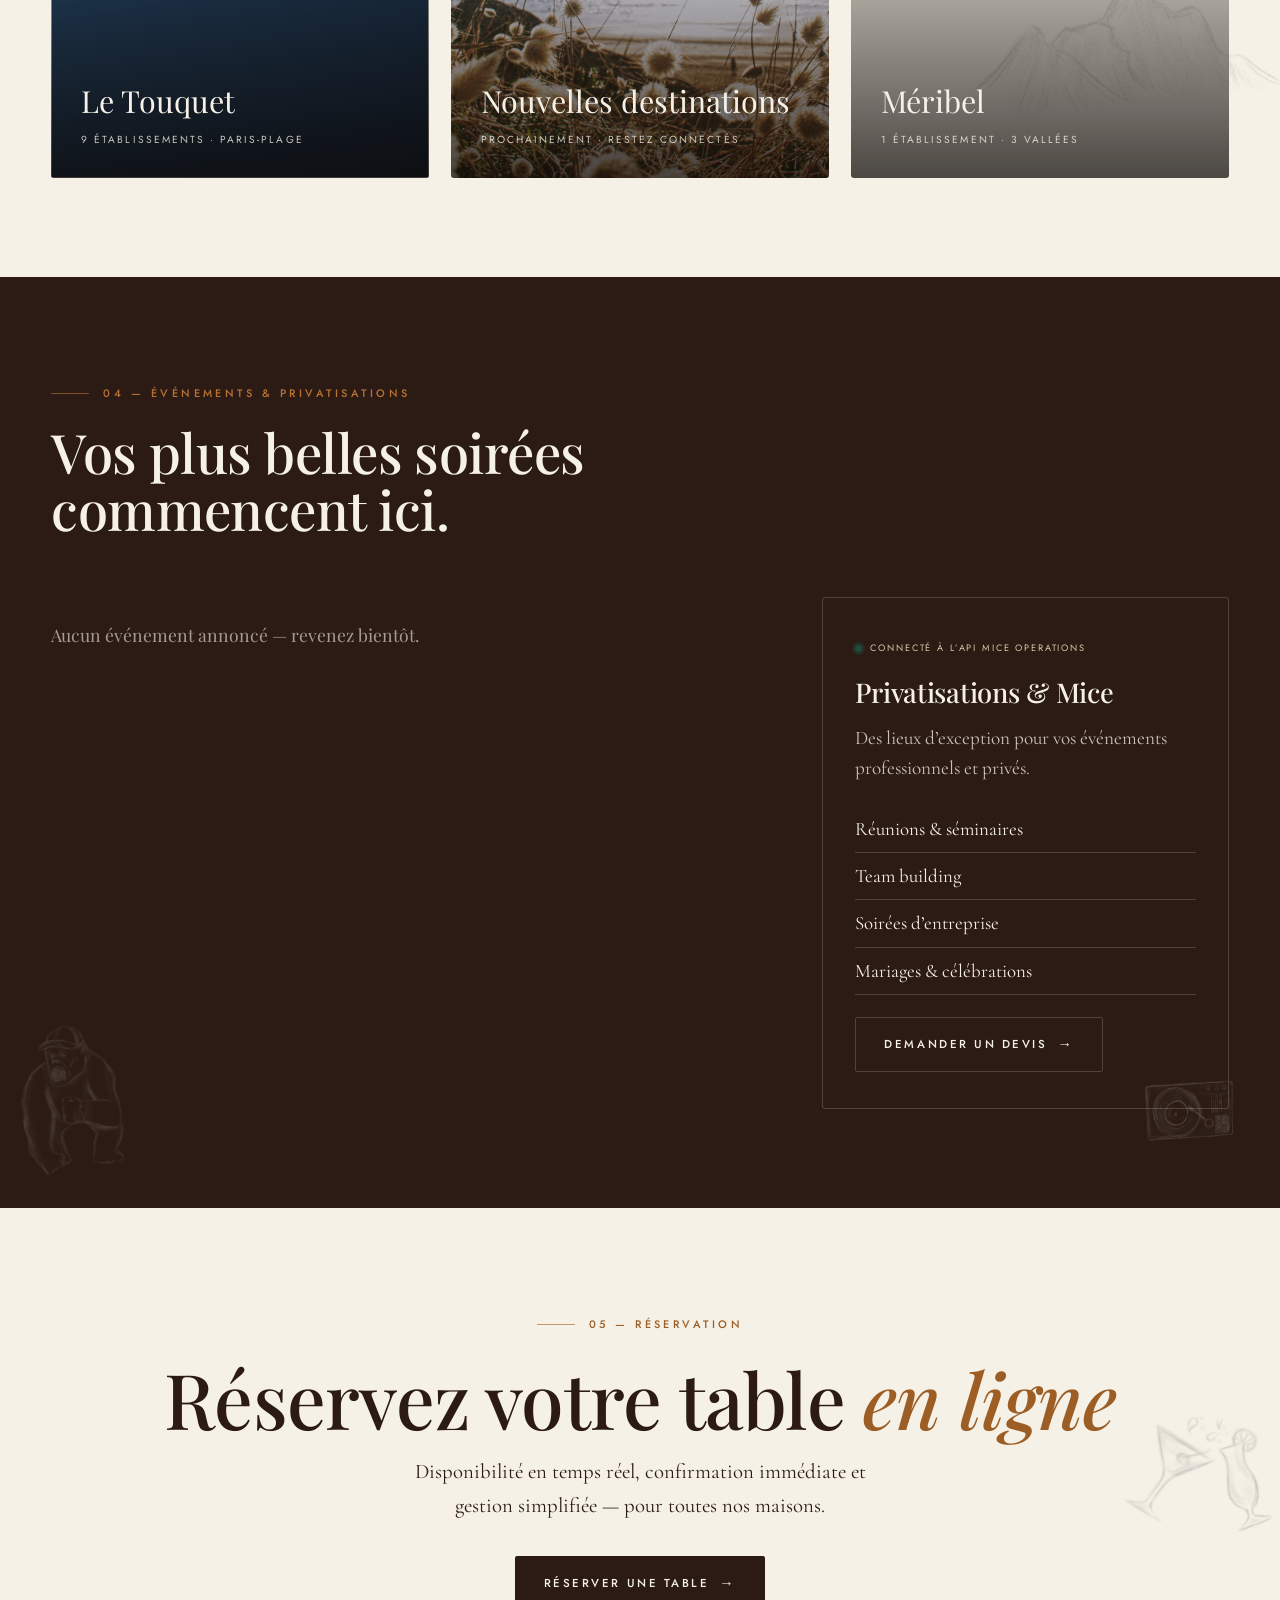
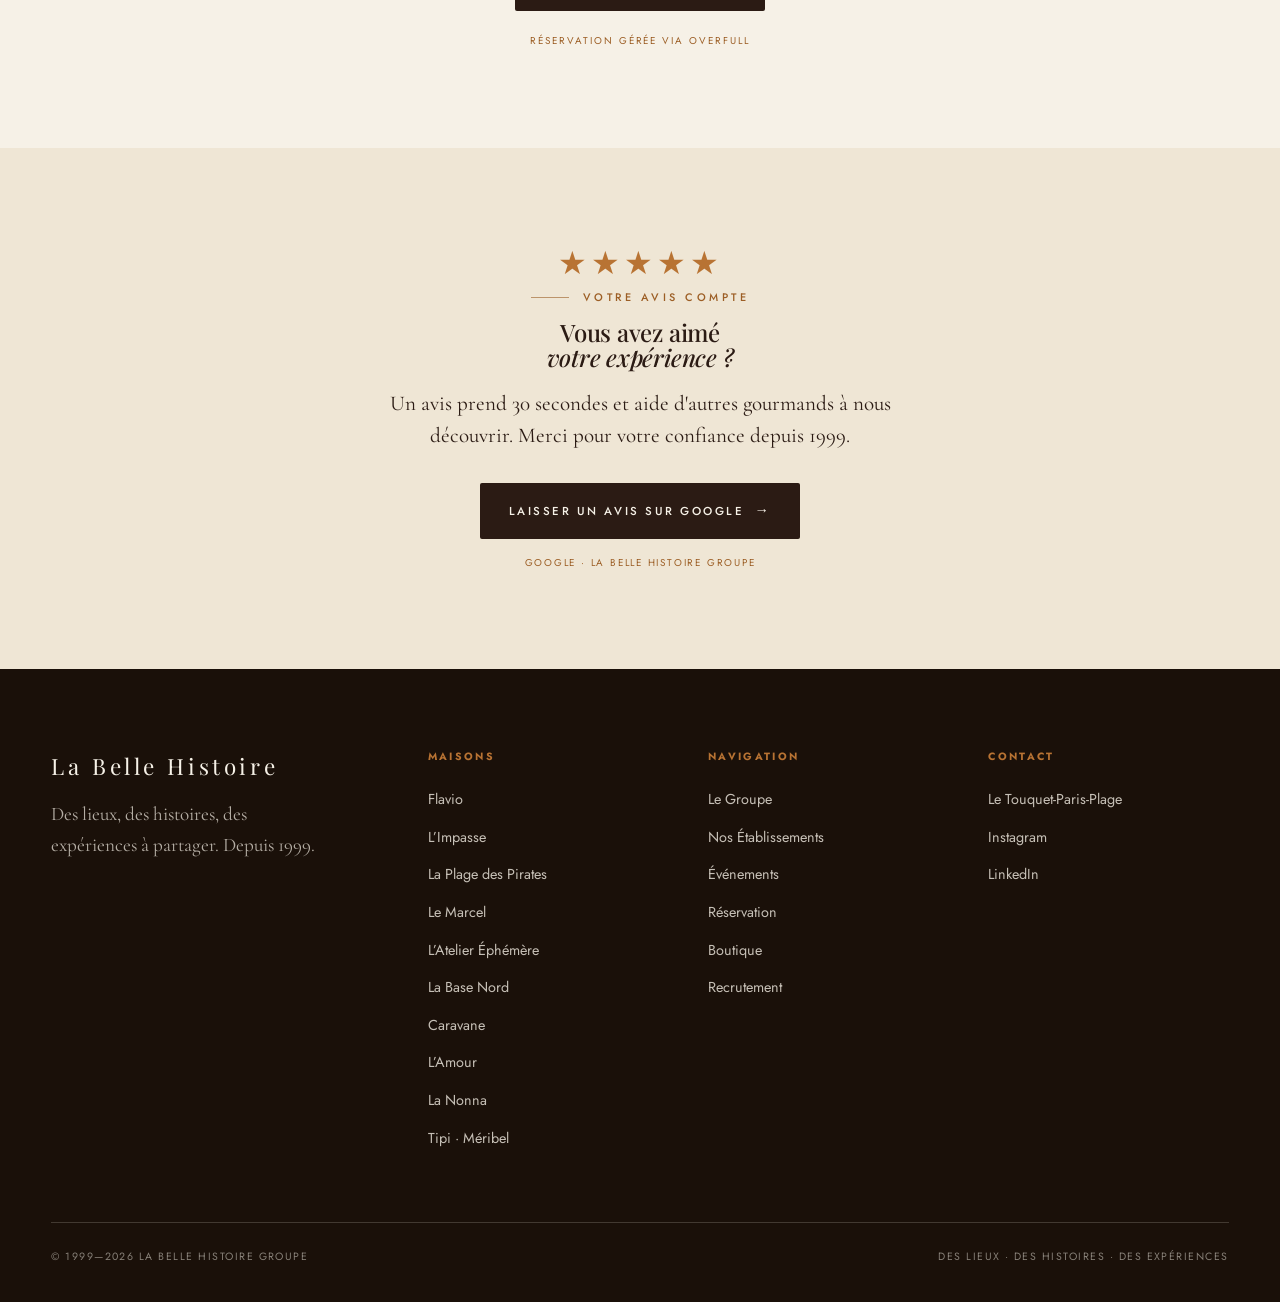
==== commit 5b7661fb: "Corrige la disparition intermittente du hero Soleil overflow-x: hidden sur :host et sur .soleil-root" ====
--- a/index.html
+++ b/index.html
@@ -6,7 +6,7 @@
 
   <!-- ═══ SEO Principal ═══ -->
   <title>La Belle Histoire Groupe | Restaurants & Bars au Touquet-Paris-Plage et Méribel</title>
-  <meta name="description" content="Groupe de 10 restaurants et bars au Touquet-Paris-Plage et à Méribel depuis 1999. Flavio, L'Impasse, La Plage des Pirates, Caravane, La Nonna, Tipi… Réservez votre table en ligne." />
+  <meta name="description" content="Groupe de 11 restaurants, bars et night-club au Touquet-Paris-Plage et à Méribel depuis 1999. Flavio, L'Impasse, La Plage des Pirates, Caravane, La Nonna, Tipi… Réservez votre table en ligne." />
   <meta name="keywords" content="restaurant Le Touquet, bar Le Touquet, La Belle Histoire Groupe, Flavio Le Touquet, L'Impasse Le Touquet, La Plage des Pirates, Caravane restaurant, La Nonna Le Touquet, Tipi Méribel, restaurant gastronomique Le Touquet, privatisation Le Touquet, événements Le Touquet" />
   <meta name="author" content="La Belle Histoire Groupe" />
   <meta name="robots" content="index, follow" />
@@ -16,7 +16,7 @@
   <meta property="og:type" content="website" />
   <meta property="og:site_name" content="La Belle Histoire Groupe" />
   <meta property="og:title" content="La Belle Histoire Groupe | Restaurants & Bars au Touquet et Méribel" />
-  <meta property="og:description" content="10 restaurants et bars au Touquet-Paris-Plage et Méribel depuis 1999. Gastronomique, plage, cocktails, bistronomie d'altitude. Réservez en ligne." />
+  <meta property="og:description" content="11 restaurants, bars et night-club au Touquet-Paris-Plage et Méribel depuis 1999. Gastronomique, plage, cocktails, bistronomie d'altitude. Réservez en ligne." />
   <meta property="og:url" content="https://labellehistoiregroupe.com/" />
   <meta property="og:image" content="https://labellehistoiregroupe.com/assets/logos/lbh-seal.png" />
   <meta property="og:image:alt" content="La Belle Histoire Groupe — sceau officiel" />
@@ -26,7 +26,7 @@
   <meta name="twitter:card" content="summary_large_image" />
   <meta name="twitter:site" content="@labellehistoire" />
   <meta name="twitter:title" content="La Belle Histoire Groupe | Restaurants & Bars au Touquet et Méribel" />
-  <meta name="twitter:description" content="10 restaurants et bars au Touquet-Paris-Plage et Méribel depuis 1999. Réservez votre table en ligne." />
+  <meta name="twitter:description" content="11 restaurants, bars et night-club au Touquet-Paris-Plage et Méribel depuis 1999. Réservez votre table en ligne." />
   <meta name="twitter:image" content="https://labellehistoiregroupe.com/assets/logos/lbh-seal.png" />
 
   <!-- ═══ Données structurées JSON-LD (Google Rich Results) ═══ -->
@@ -125,7 +125,7 @@
   <section class="stats">
     <div class="container">
       <div class="stats-grid">
-        <div class="stat reveal"><div class="num">10</div><div class="cap">Maisons &amp;<br>ouvertures prochaines</div></div>
+        <div class="stat reveal"><div class="num">11</div><div class="cap">Maisons &amp;<br>ouvertures prochaines</div></div>
         <div class="stat reveal"><div class="num">25<sup>+</sup></div><div class="cap">Années d’histoire<br>depuis 1999</div></div>
         <div class="stat reveal"><div class="num">2<sup>+</sup></div><div class="cap">Destinations · Le Touquet,<br>Méribel &amp; à venir</div></div>
         <div class="stat reveal"><div class="num">100<sup>%</sup></div><div class="cap">Passion hospitalité<br>&amp; expériences</div></div>
@@ -139,12 +139,12 @@
     <div class="container">
       <div class="section-head reveal">
         <span class="label sec-index">01 — Nos Établissements</span>
-        <h2>Dix maisons et ouvertures prochaines, une même Belle Histoire.</h2>
+        <h2>Onze maisons et ouvertures prochaines, une même Belle Histoire.</h2>
         <p class="editorial">Filtrez par destination pour explorer nos univers — du Touquet-Paris-Plage aux cimes de Méribel.</p>
       </div>
       <div class="filter-bar" id="filter-bar">
-        <button class="chip active" data-filter="all">Tout <span class="cnt">10</span></button>
-        <button class="chip" data-filter="letouquet">Le Touquet <span class="cnt">9</span></button>
+        <button class="chip active" data-filter="all">Tout <span class="cnt">11</span></button>
+        <button class="chip" data-filter="letouquet">Le Touquet <span class="cnt">10</span></button>
         <button class="chip" data-filter="meribel">Méribel <span class="cnt">1</span></button>
       </div>
       <div class="grid" id="venue-grid"><!-- injected by app.js --></div>
--- a/styles.css
+++ b/styles.css
@@ -370,6 +370,16 @@
   font-size: .64rem; letter-spacing: .2em; border: 1px solid rgba(246,241,231,.4);
   padding: 5px 11px; border-radius: 30px; backdrop-filter: blur(2px);
 }
+/* Badge "Bientôt" pour les établissements à venir */
+.card .c-soon-badge {
+  position: absolute; top: 26px; left: 28px;
+  font-size: .6rem; letter-spacing: .22em; text-transform: uppercase;
+  padding: 5px 14px; border-radius: 30px;
+  background: var(--cuivre); color: var(--creme);
+  font-family: var(--label);
+}
+.card-coming-soon { cursor: default; }
+.card-coming-soon::after { opacity: .55 !important; } /* voile un peu plus sombre */
 .card .c-dest {
   position:absolute; top: 26px; right: 28px;
   font-size: .58rem; letter-spacing: .22em; text-transform: uppercase; color: rgba(246,241,231,.75);
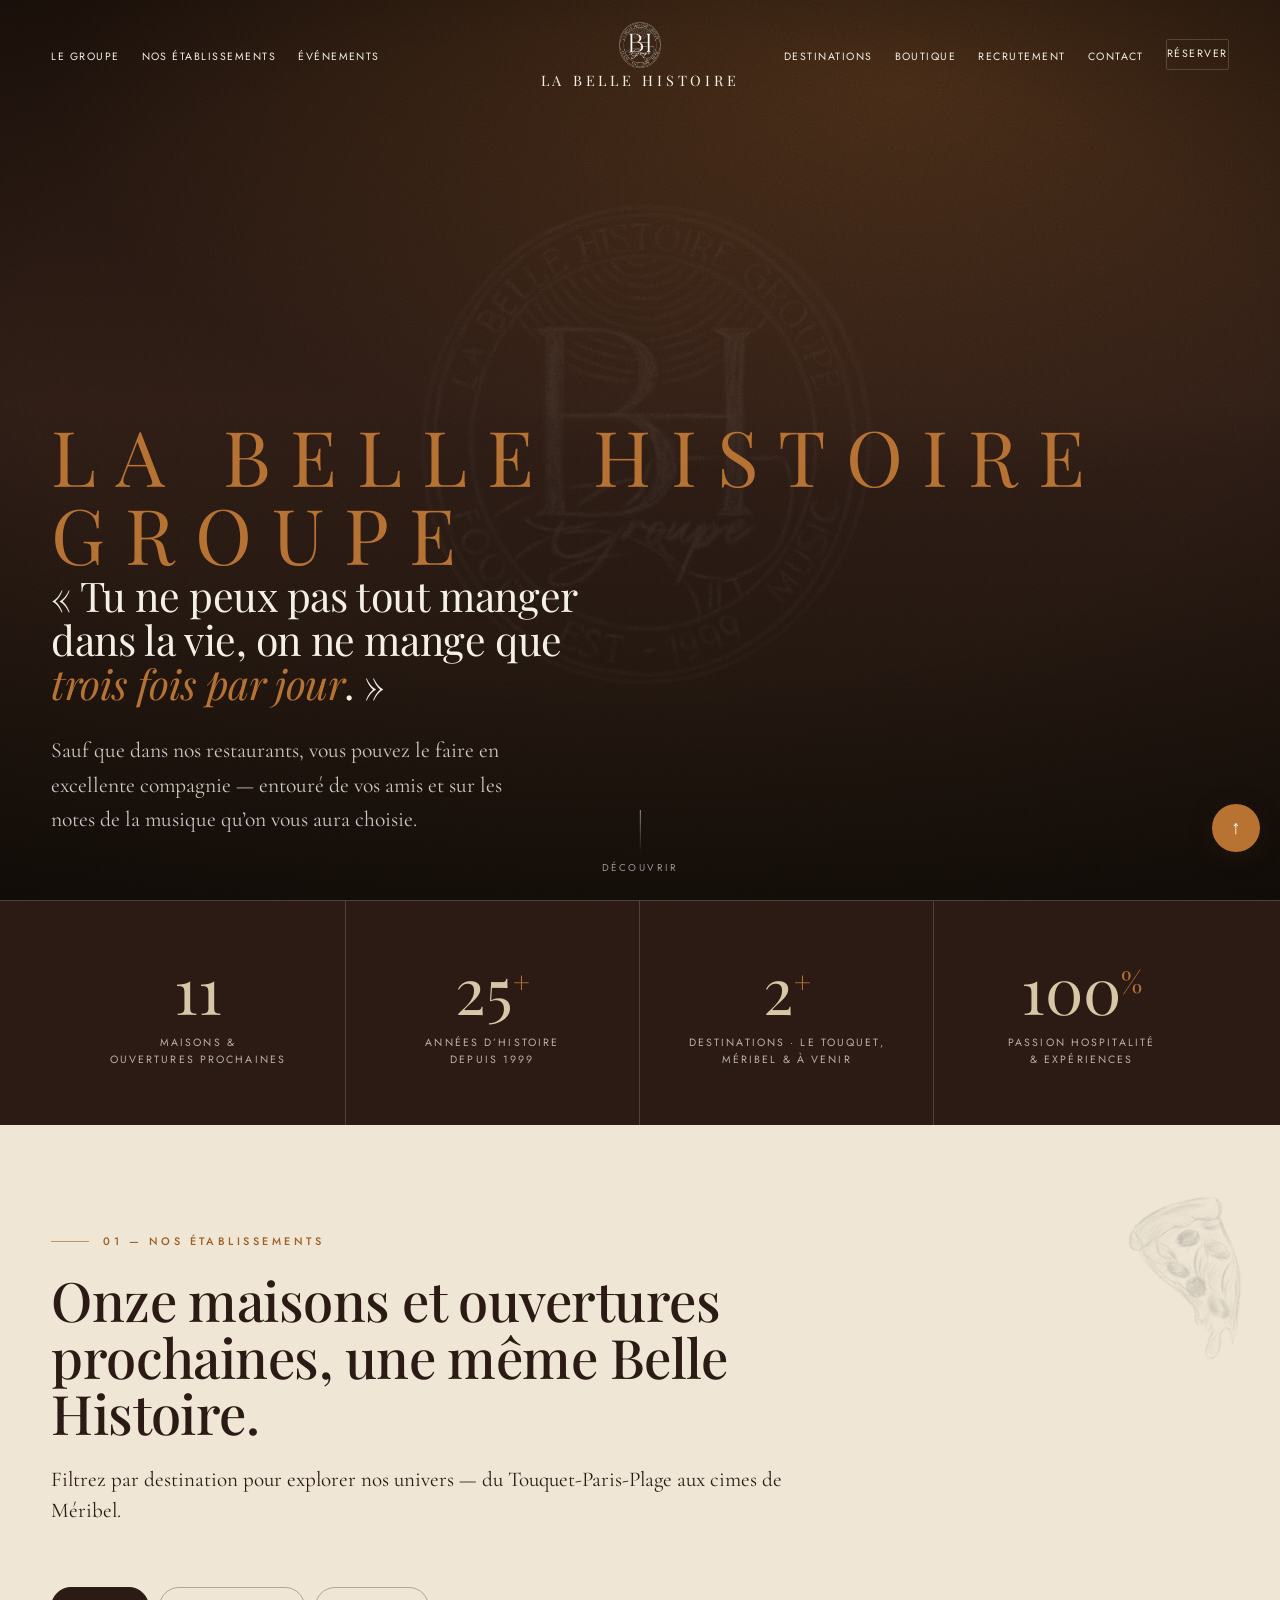
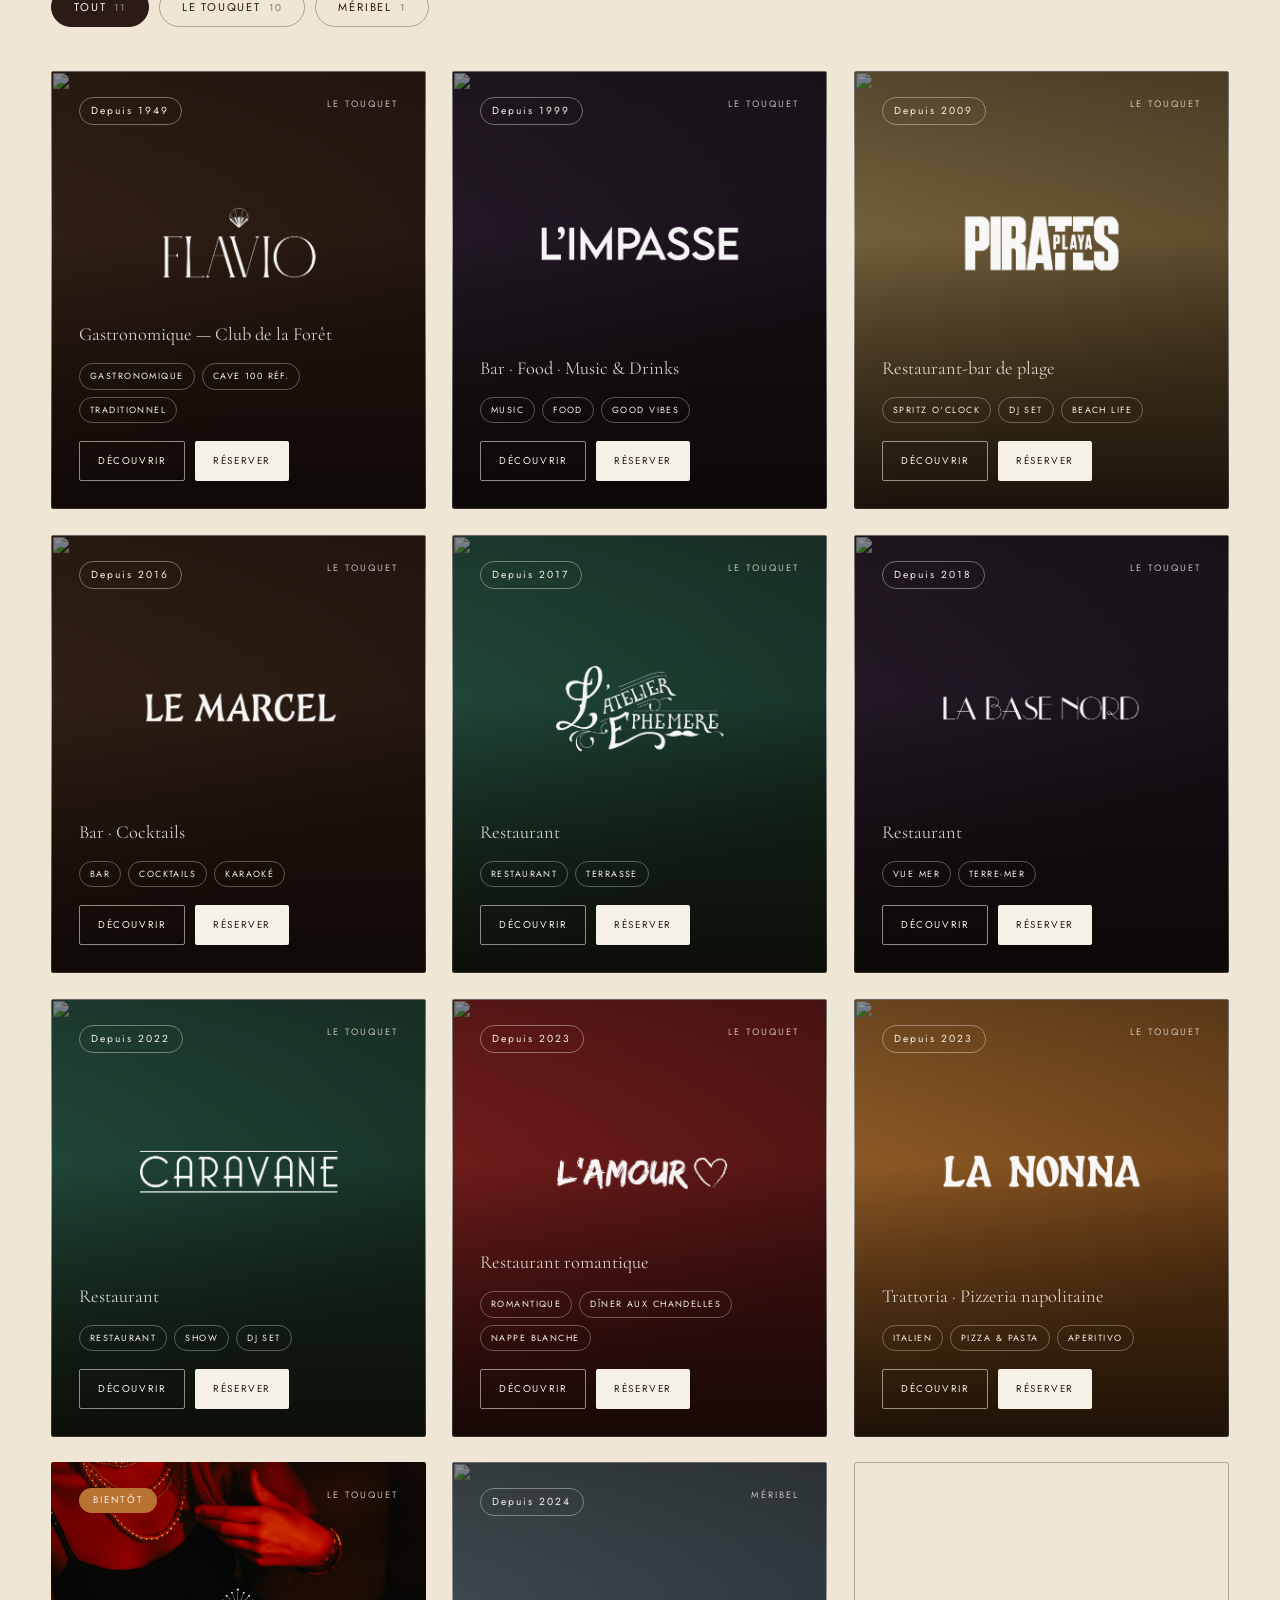
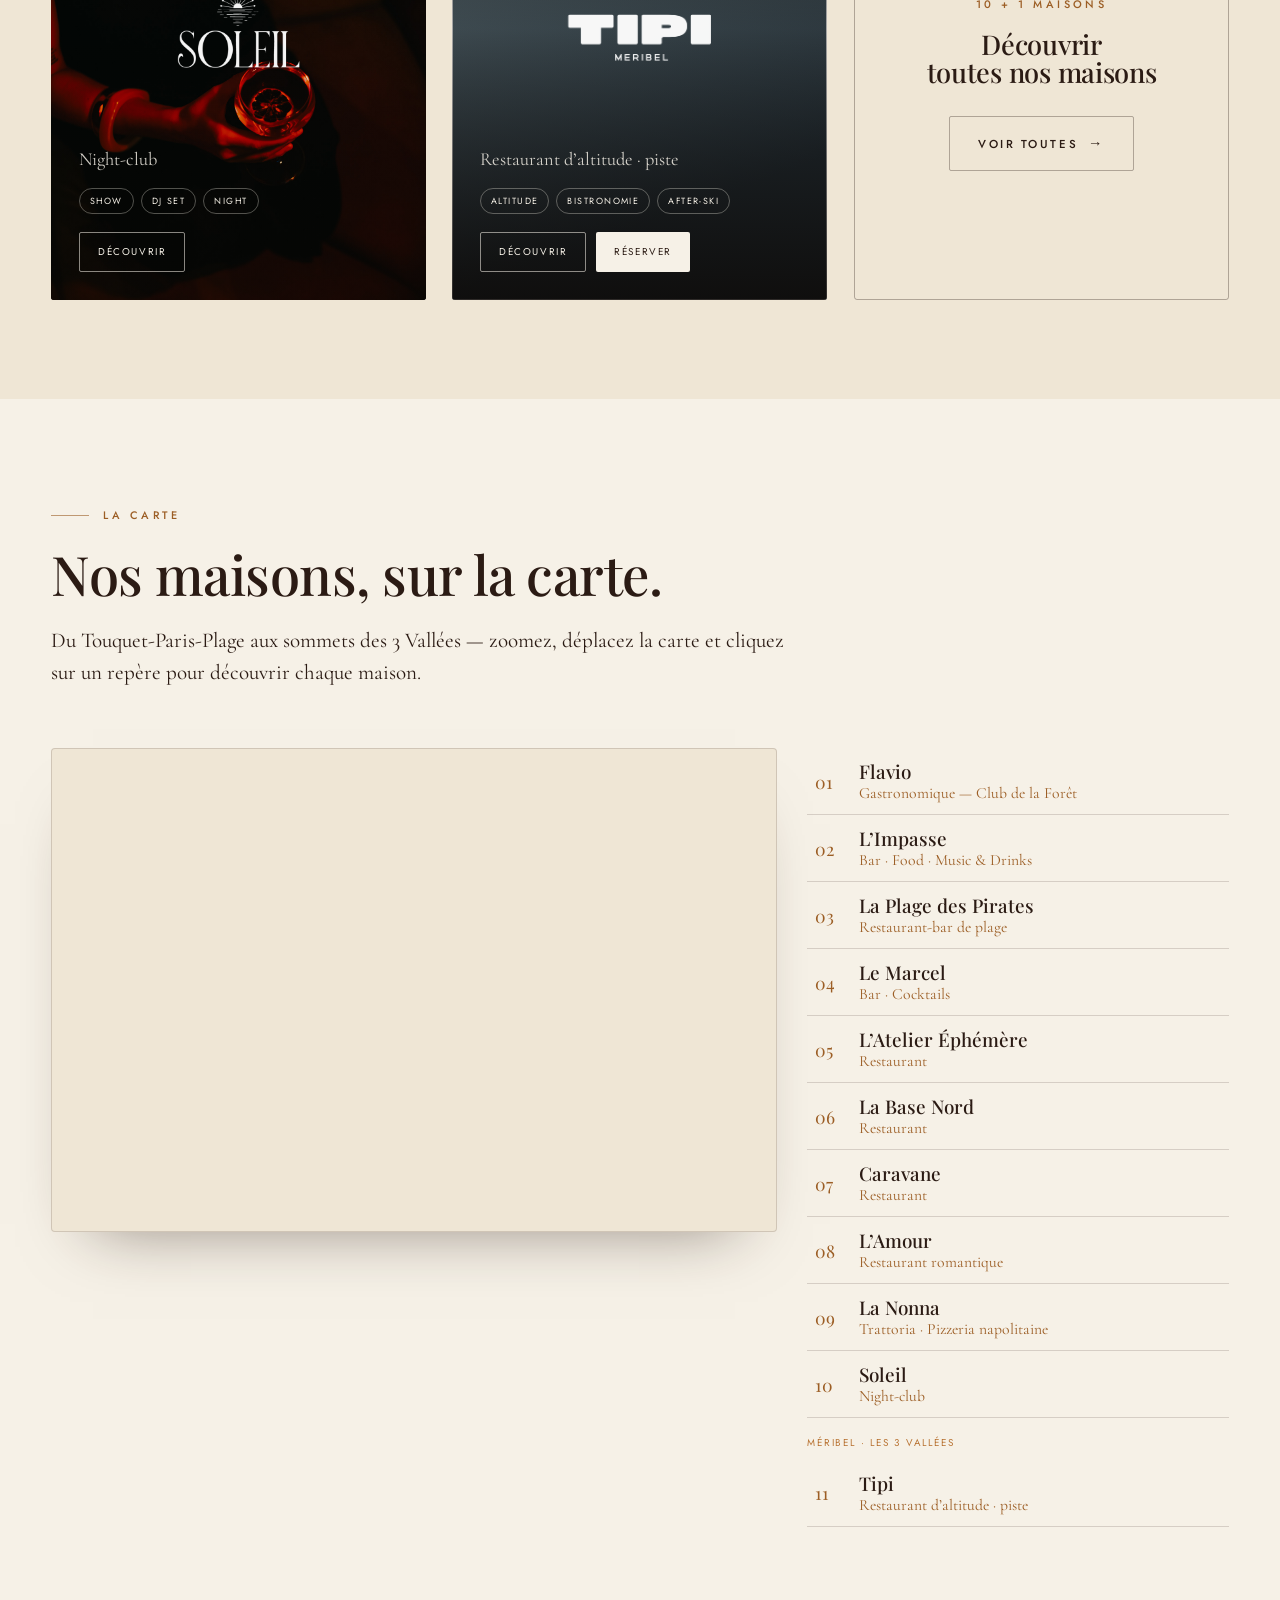
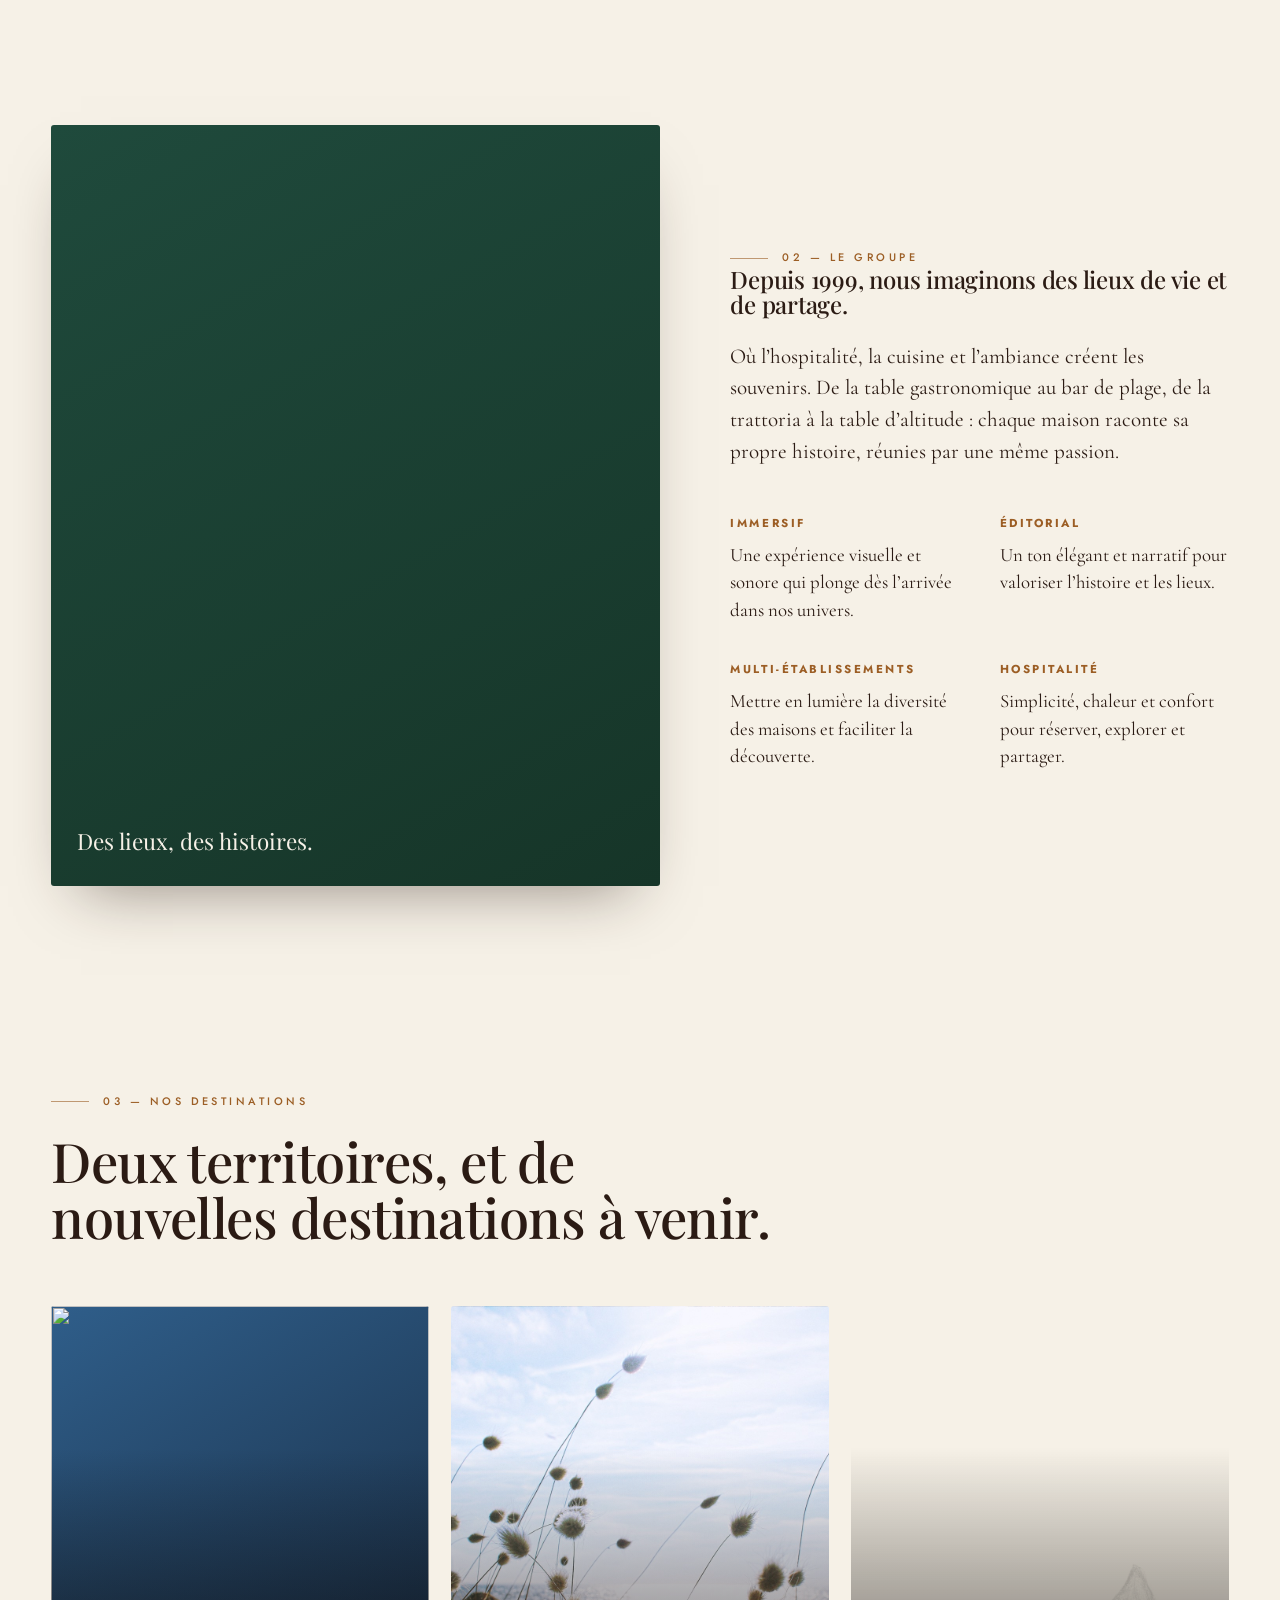
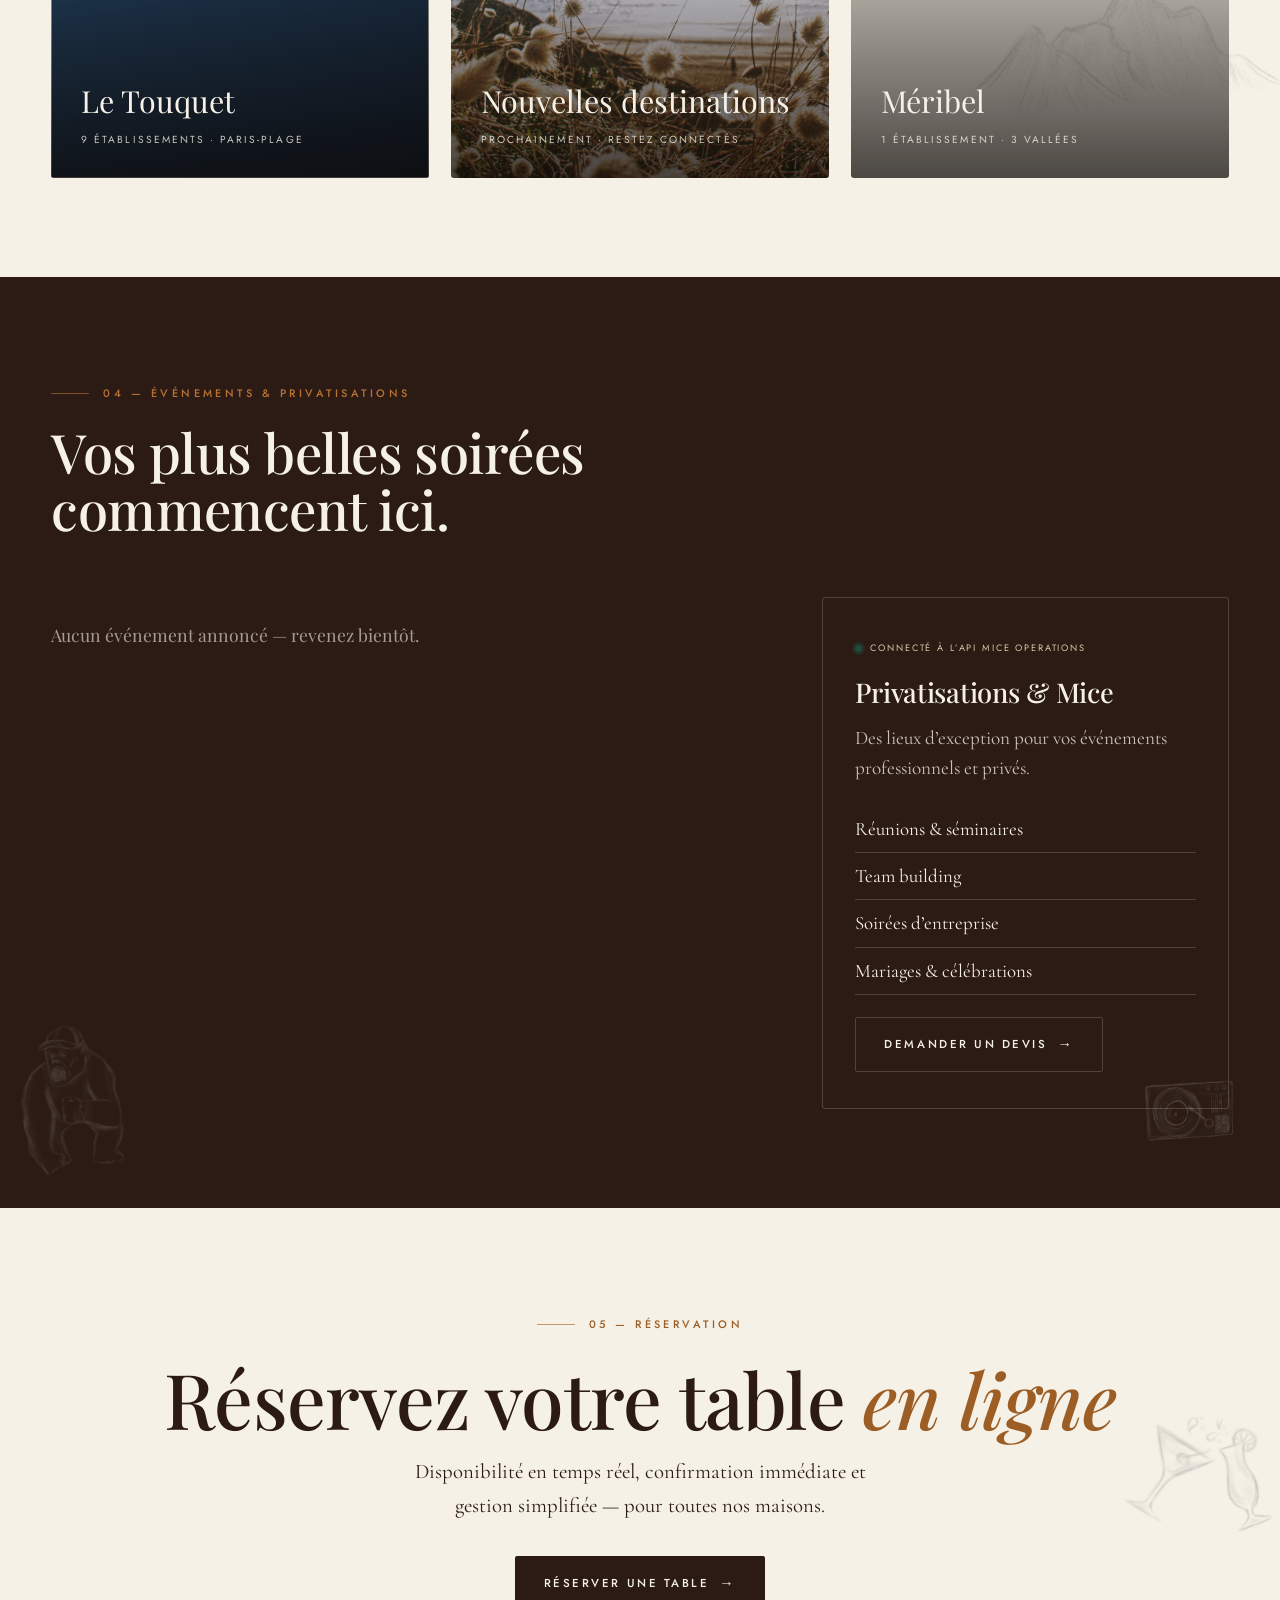
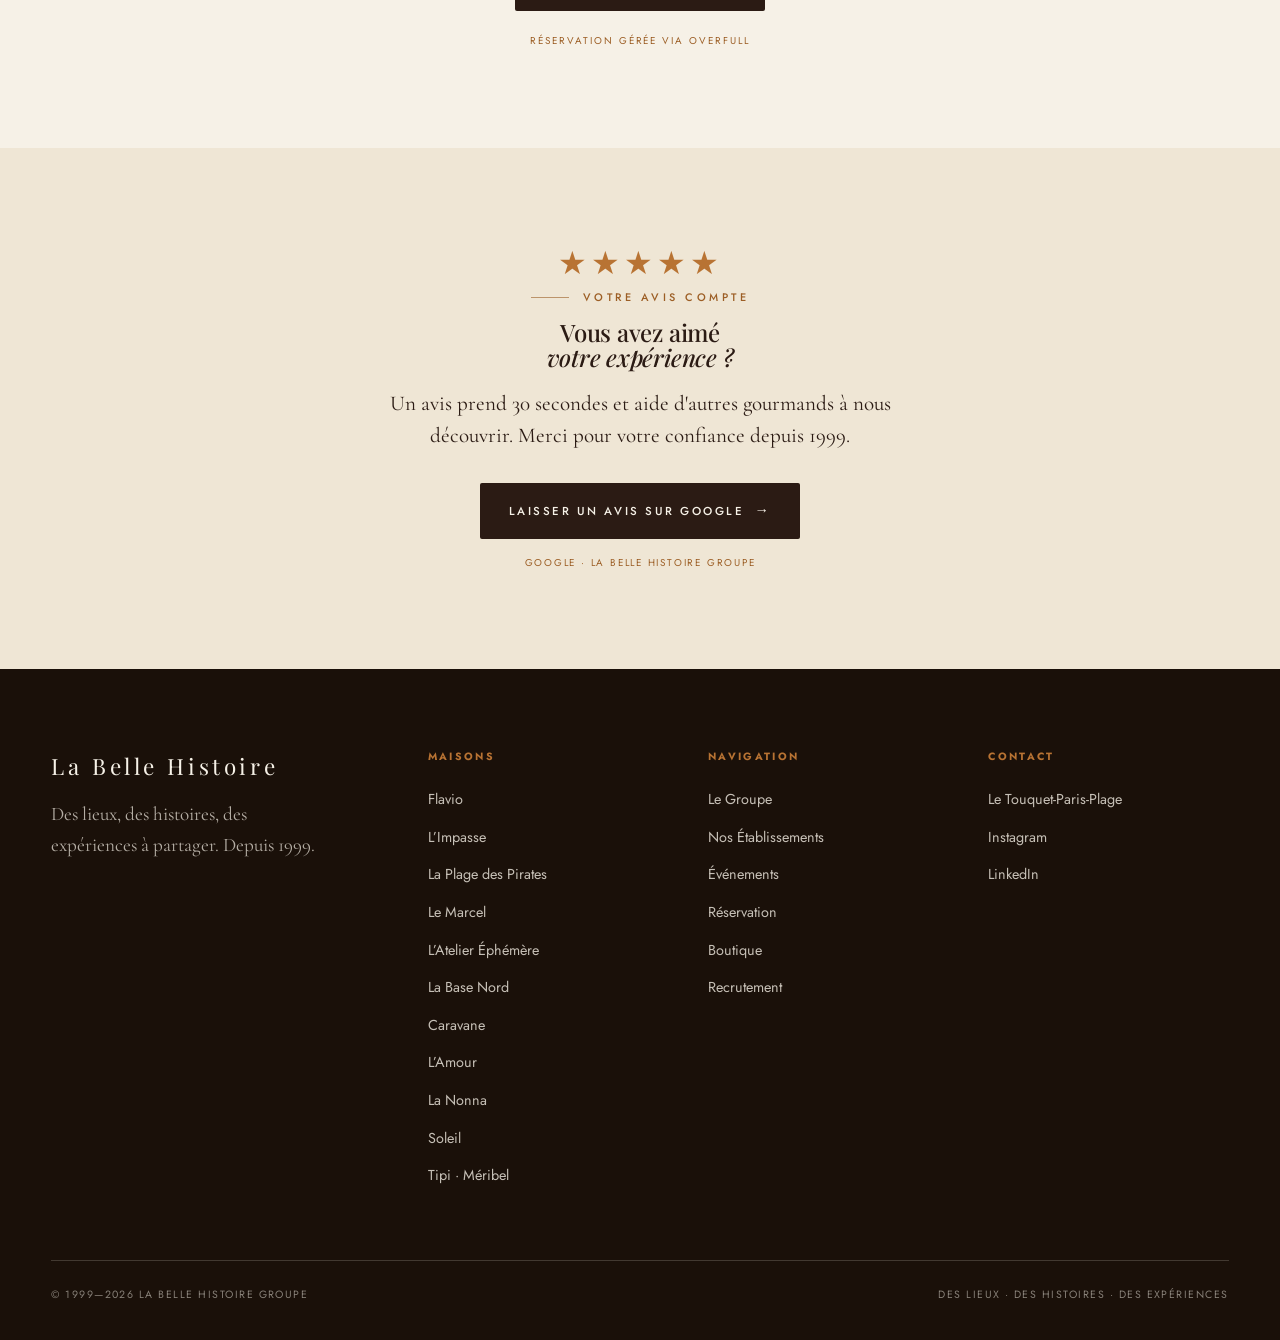
==== commit 3581a5f7: "Répare les liens de navigation interne de la page d'accueil Le cadre embarqué dans Wix est redimensi" ====
--- a/index.html
+++ b/index.html
@@ -10,15 +10,15 @@
   <meta name="keywords" content="restaurant Le Touquet, bar Le Touquet, La Belle Histoire Groupe, Flavio Le Touquet, L'Impasse Le Touquet, La Plage des Pirates, Caravane restaurant, La Nonna Le Touquet, Tipi Méribel, restaurant gastronomique Le Touquet, privatisation Le Touquet, événements Le Touquet" />
   <meta name="author" content="La Belle Histoire Groupe" />
   <meta name="robots" content="index, follow" />
-  <link rel="canonical" href="https://labellehistoiregroupe.com/" />
+  <link rel="canonical" href="https://www.labellehistoiregroupe.com/" />
 
   <!-- ═══ Open Graph (Facebook, LinkedIn, WhatsApp) ═══ -->
   <meta property="og:type" content="website" />
   <meta property="og:site_name" content="La Belle Histoire Groupe" />
   <meta property="og:title" content="La Belle Histoire Groupe | Restaurants & Bars au Touquet et Méribel" />
   <meta property="og:description" content="11 restaurants, bars et night-club au Touquet-Paris-Plage et Méribel depuis 1999. Gastronomique, plage, cocktails, bistronomie d'altitude. Réservez en ligne." />
-  <meta property="og:url" content="https://labellehistoiregroupe.com/" />
-  <meta property="og:image" content="https://labellehistoiregroupe.com/assets/logos/lbh-seal.png" />
+  <meta property="og:url" content="https://www.labellehistoiregroupe.com/" />
+  <meta property="og:image" content="https://websitelabellehistoiregroupe.pages.dev/assets/logos/lbh-seal.png" />
   <meta property="og:image:alt" content="La Belle Histoire Groupe — sceau officiel" />
   <meta property="og:locale" content="fr_FR" />
 
@@ -27,7 +27,7 @@
   <meta name="twitter:site" content="@labellehistoire" />
   <meta name="twitter:title" content="La Belle Histoire Groupe | Restaurants & Bars au Touquet et Méribel" />
   <meta name="twitter:description" content="11 restaurants, bars et night-club au Touquet-Paris-Plage et Méribel depuis 1999. Réservez votre table en ligne." />
-  <meta name="twitter:image" content="https://labellehistoiregroupe.com/assets/logos/lbh-seal.png" />
+  <meta name="twitter:image" content="https://websitelabellehistoiregroupe.pages.dev/assets/logos/lbh-seal.png" />
 
   <!-- ═══ Données structurées JSON-LD (Google Rich Results) ═══ -->
   <script type="application/ld+json">
@@ -35,8 +35,8 @@
     "@context": "https://schema.org",
     "@type": "Organization",
     "name": "La Belle Histoire Groupe",
-    "url": "https://labellehistoiregroupe.com",
-    "logo": "https://labellehistoiregroupe.com/assets/logos/lbh-seal.png",
+    "url": "https://www.labellehistoiregroupe.com",
+    "logo": "https://websitelabellehistoiregroupe.pages.dev/assets/logos/lbh-seal.png",
     "description": "Groupe de restaurants et bars au Touquet-Paris-Plage et Méribel depuis 1999.",
     "foundingDate": "1999",
     "address": {
@@ -289,6 +289,7 @@
             <li><a href="https://www.labellehistoiregroupe.com/caravane" target="_blank" rel="noopener">Caravane</a></li>
             <li><a href="https://www.labellehistoiregroupe.com/lamour" target="_blank" rel="noopener">L’Amour</a></li>
             <li><a href="https://www.labellehistoiregroupe.com/la-nonna" target="_blank" rel="noopener">La Nonna</a></li>
+            <li><a href="https://www.labellehistoiregroupe.com/soleil" target="_blank" rel="noopener">Soleil</a></li>
             <li><a href="https://www.tipi-meribel.com" target="_blank" rel="noopener">Tipi · Méribel</a></li>
           </ul>
         </div>
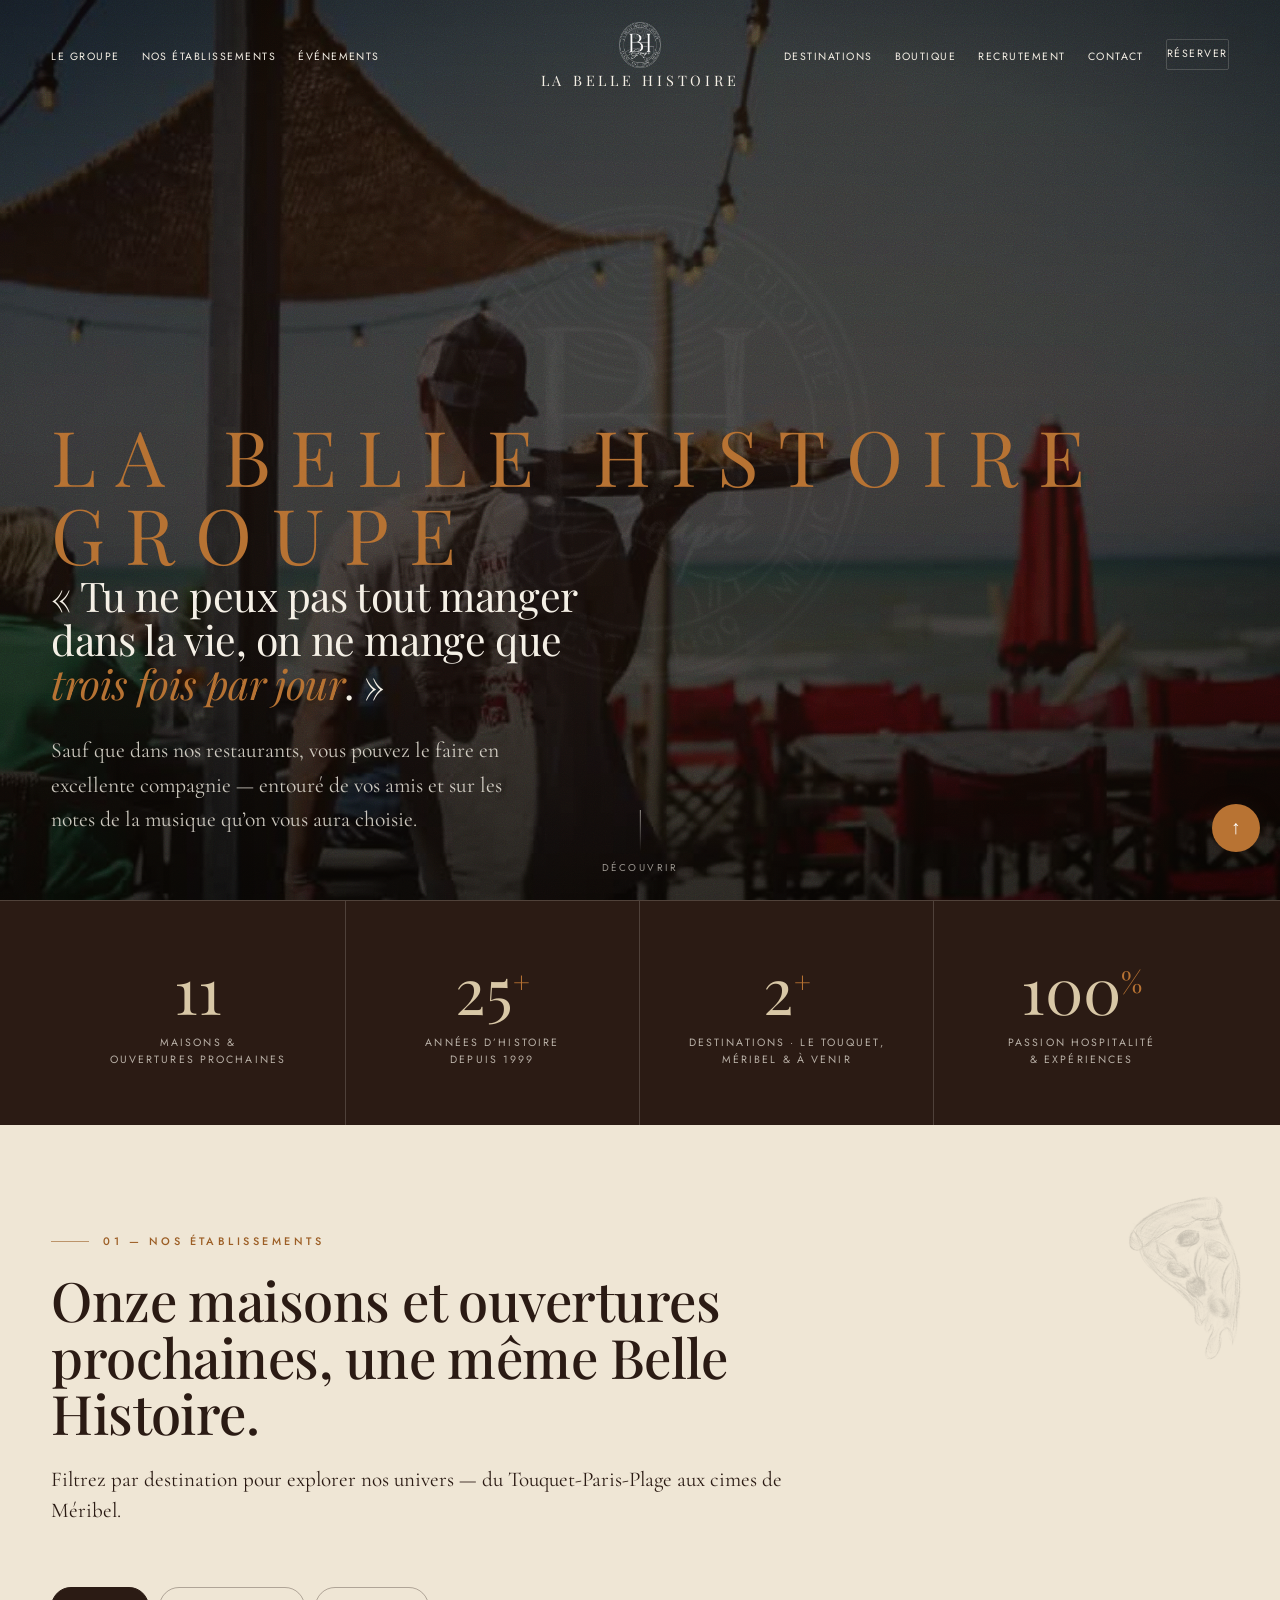
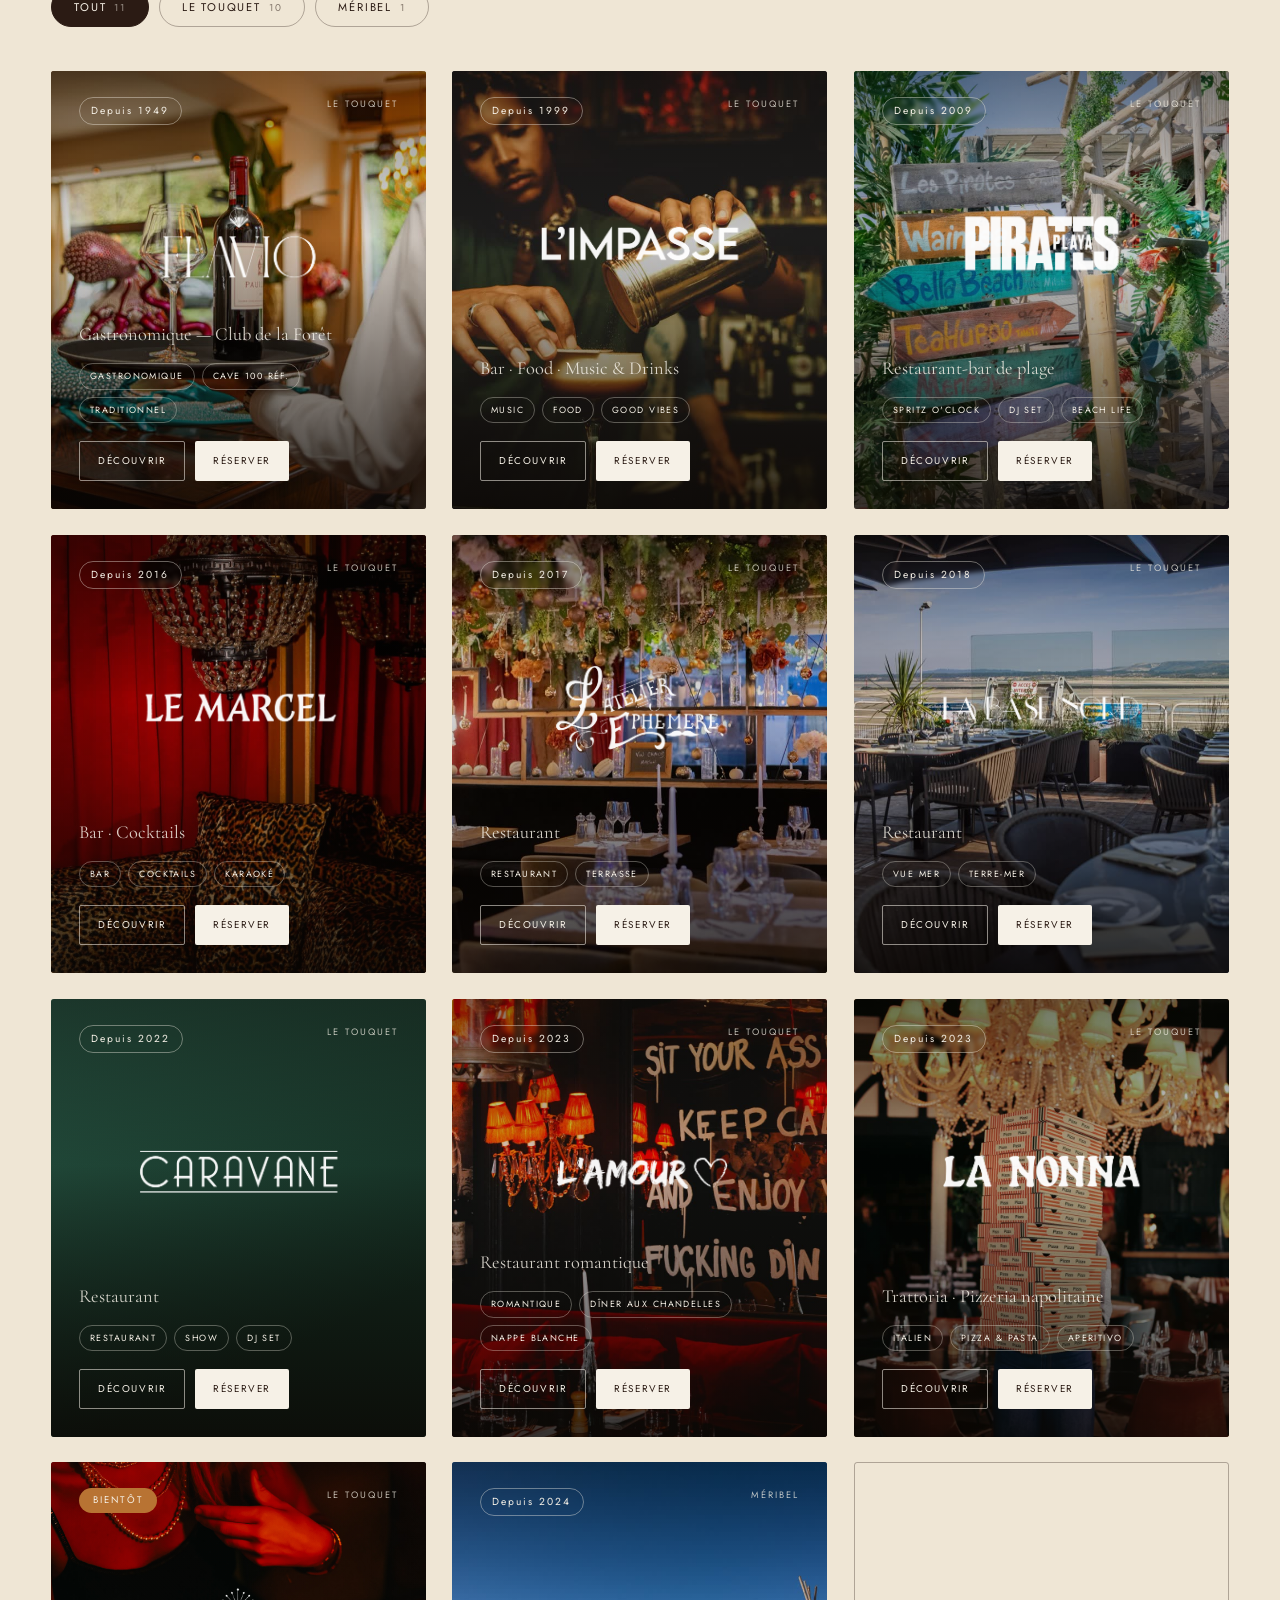
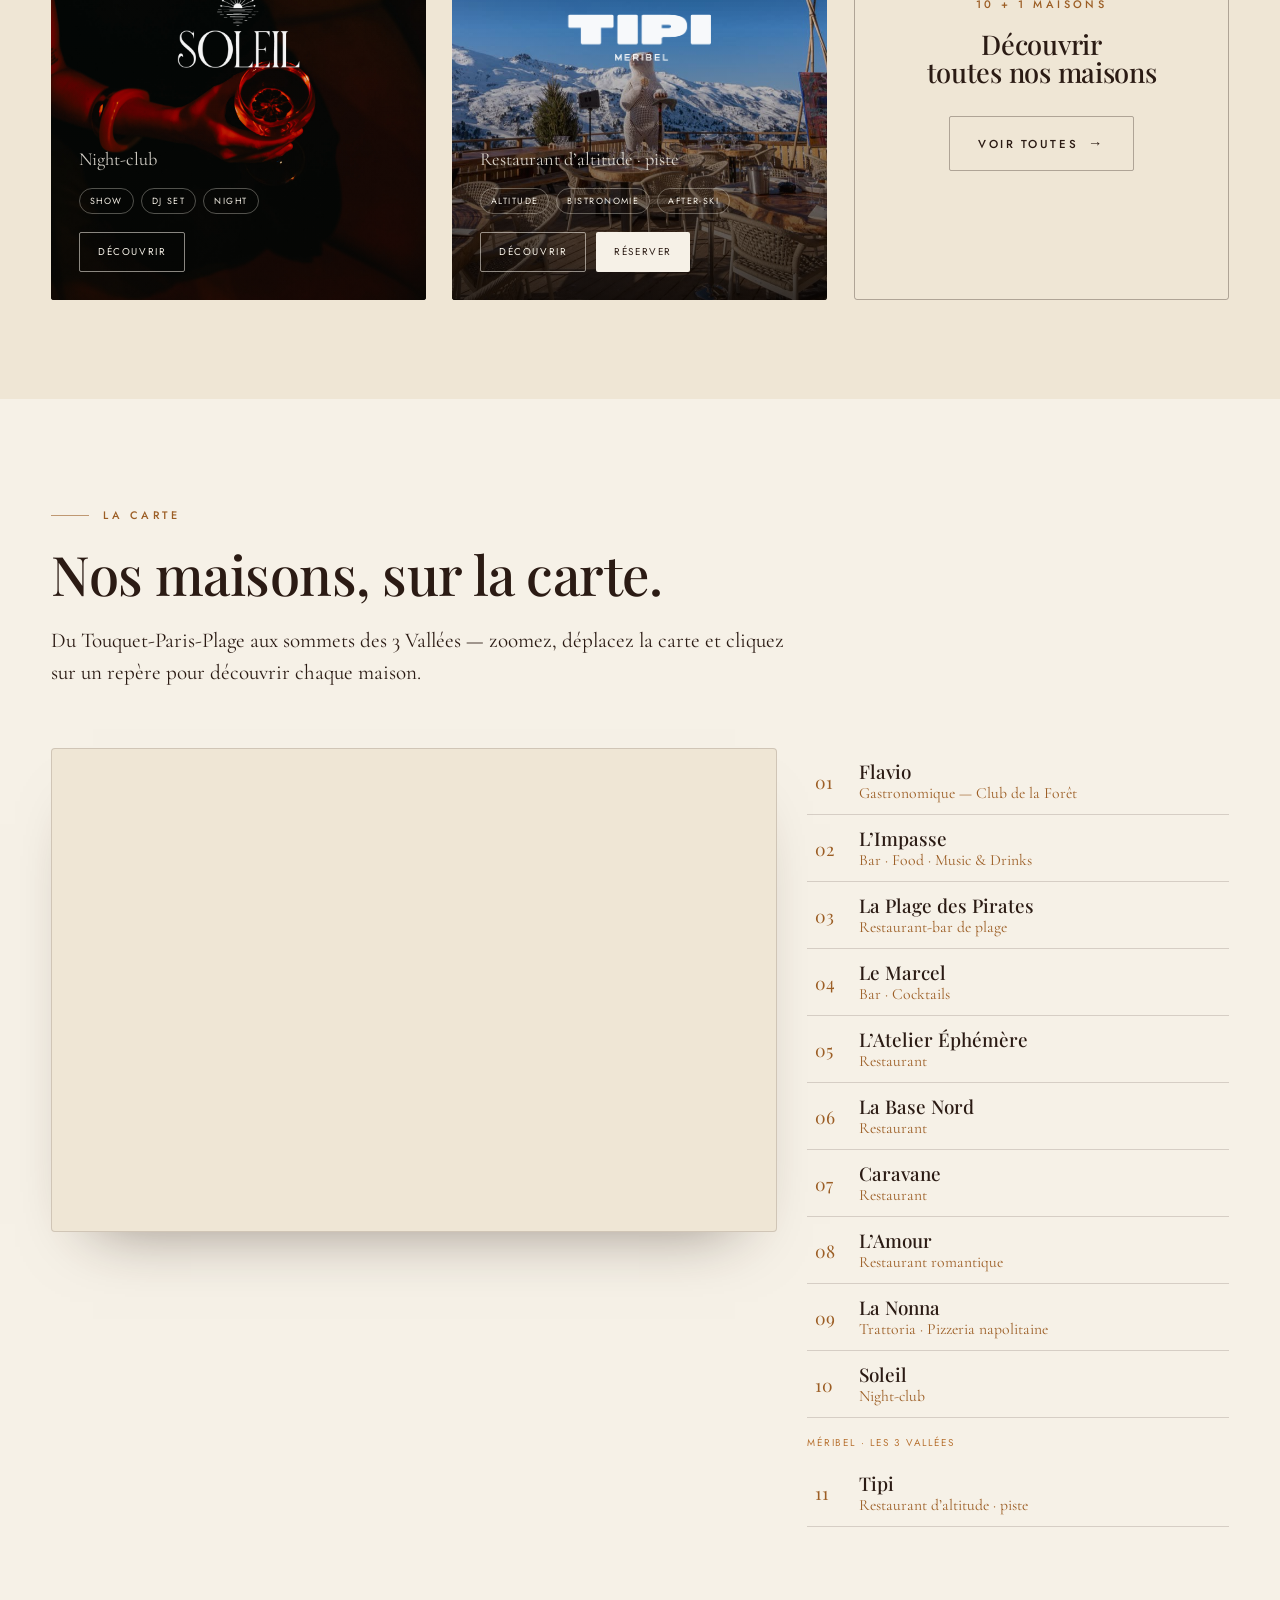
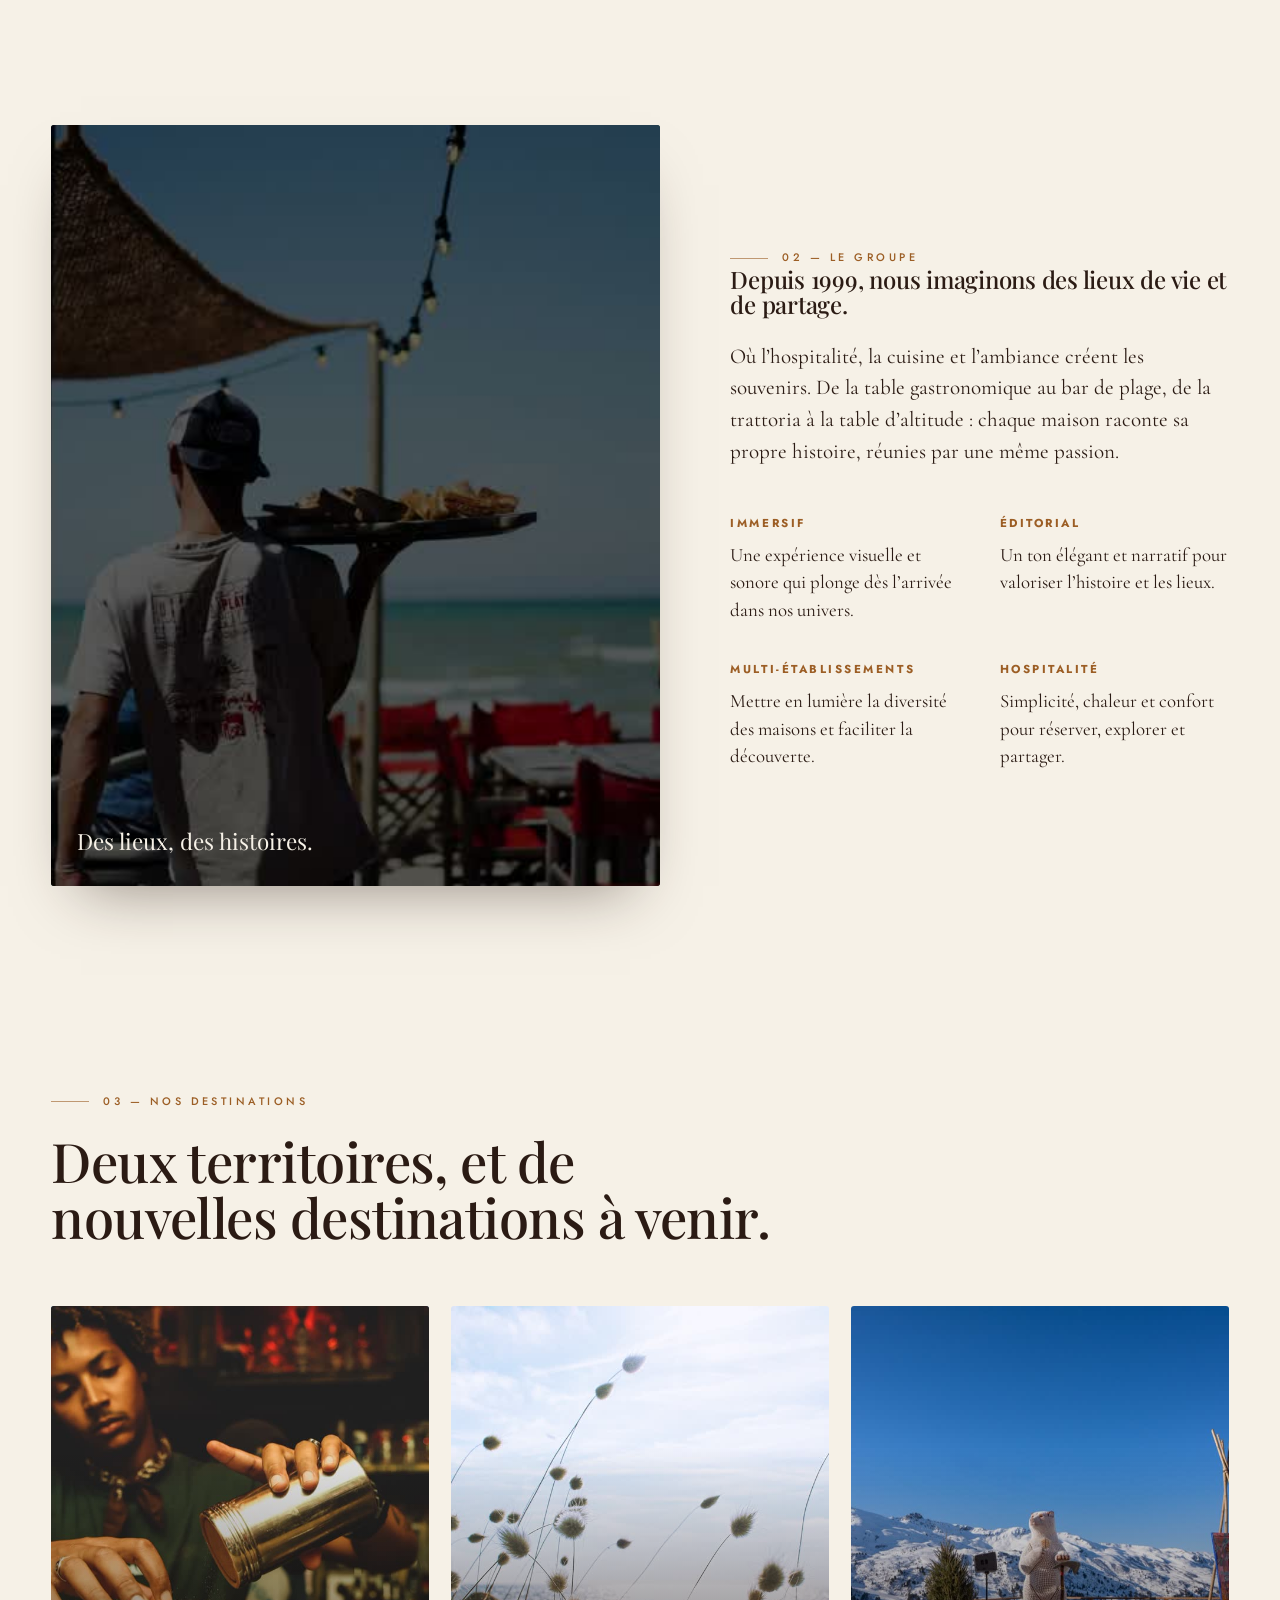
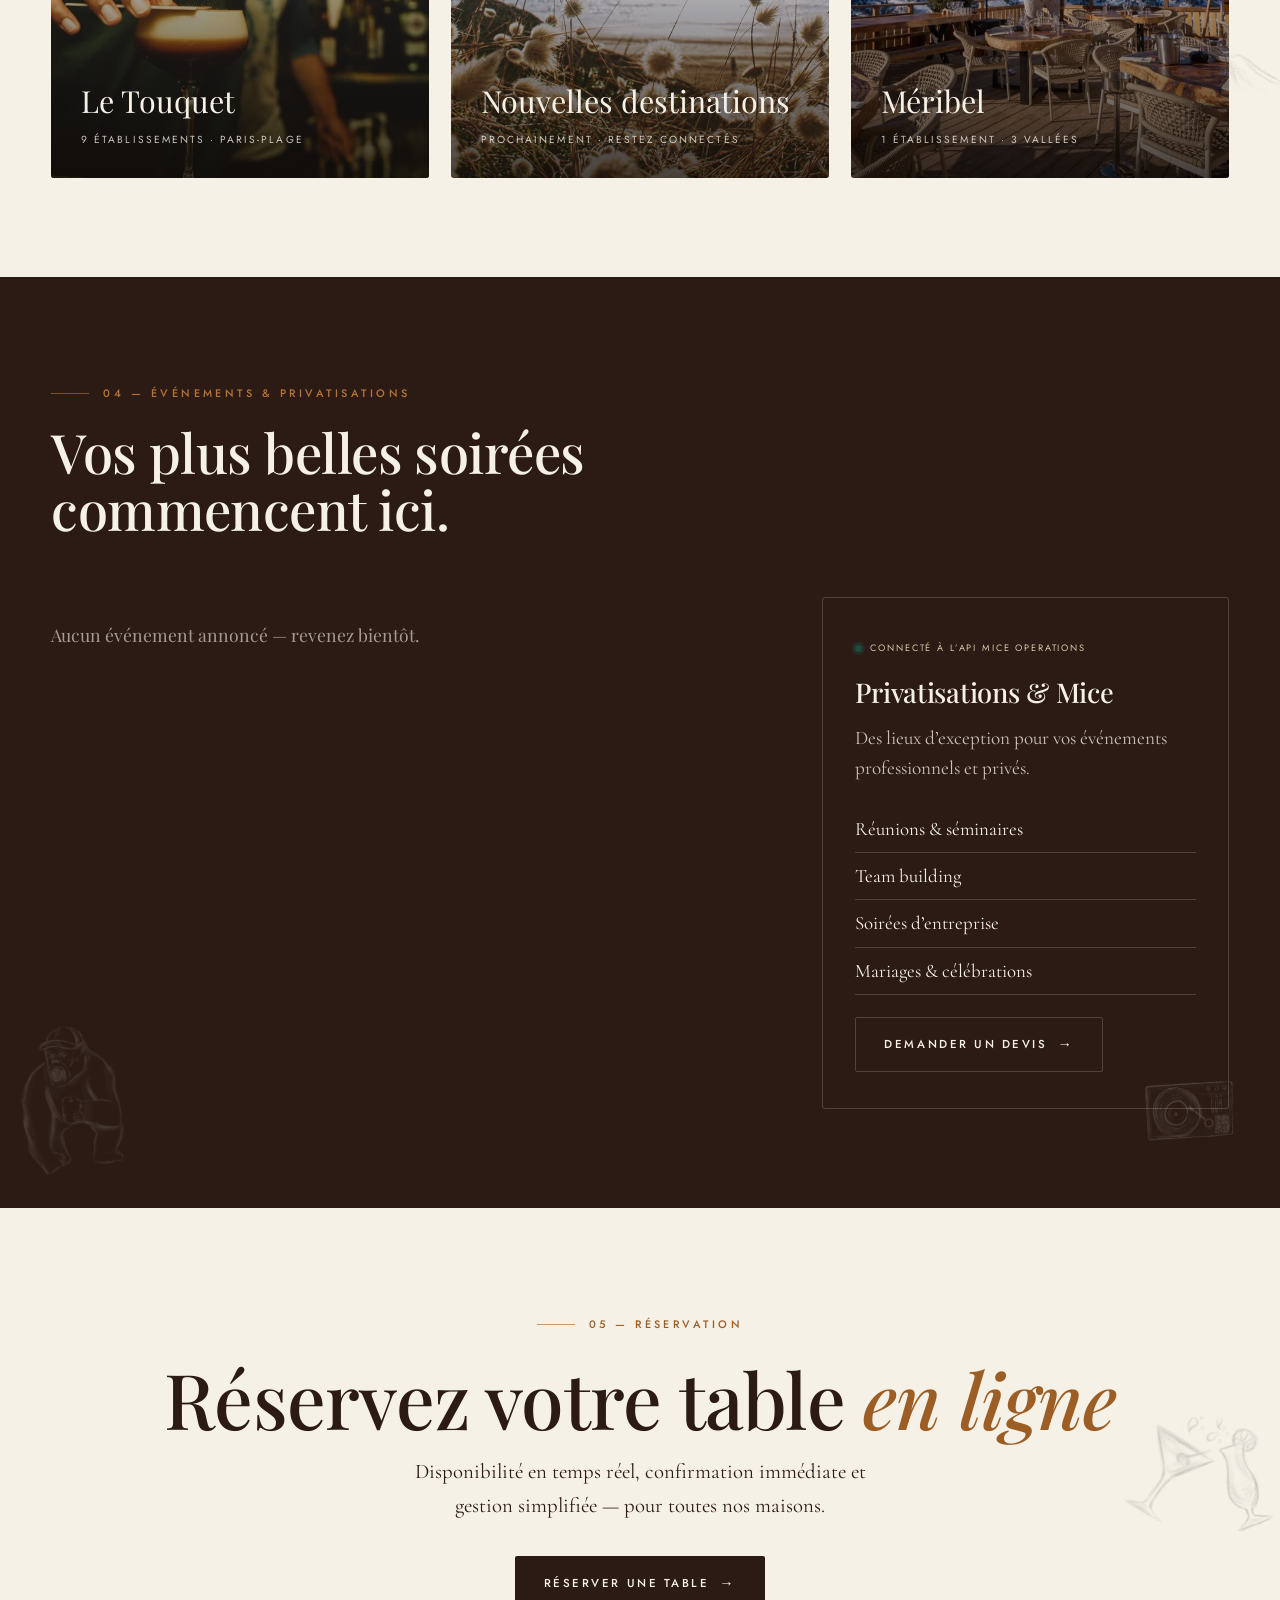
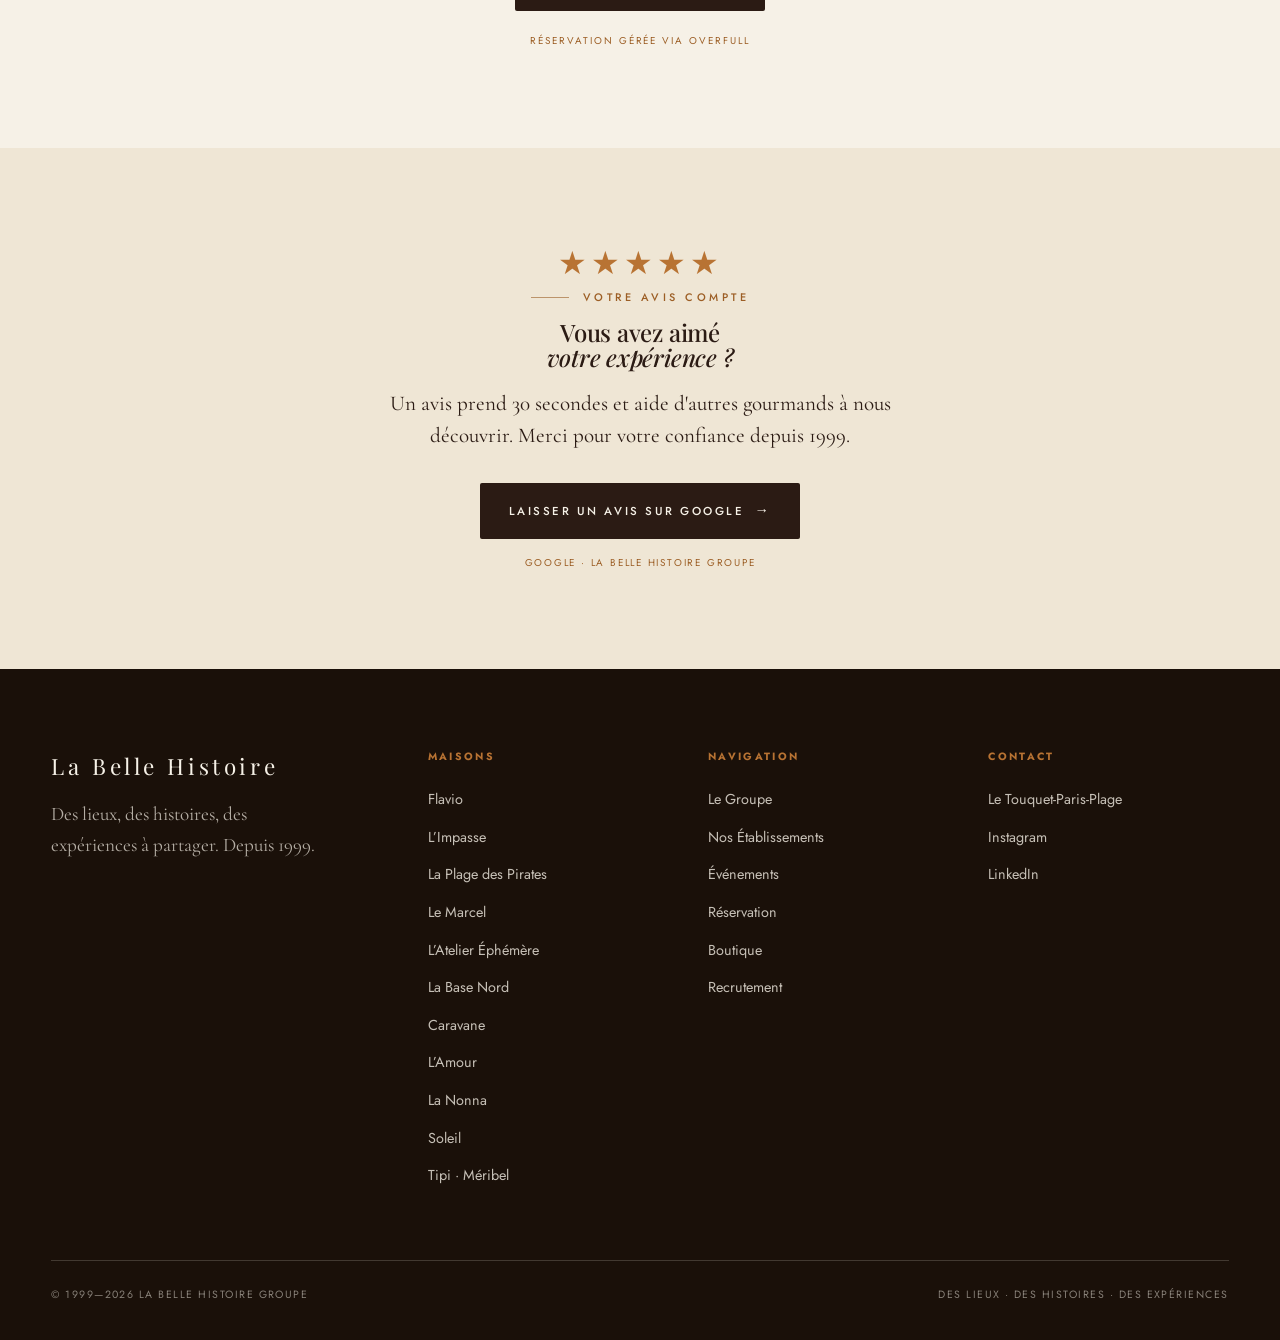
==== commit a2247a3d: "Événements: L'Impasse + Caravane mis à jour [bot]" ====
--- a/index.html
+++ b/index.html
@@ -101,11 +101,20 @@
 
   <!-- ============ HERO ============ -->
   <section class="hero">
-    <!-- VIDÉO DE FOND : déposez assets/hero.mp4 et elle se lance automatiquement.
-         Sans fichier, le dégradé du hero reste affiché. -->
-    <video class="hero-video" autoplay muted loop playsinline poster="">
-      <source src="assets/logos/MONTAGE_GROUPE_v6.mp4" type="video/mp4" />
-    </video>
+    <!-- VIDÉO DE FOND. Sans fichier, le dégradé du hero reste affiché.
+
+         Elle est montrée à 55 % d'opacité sous un grain : elle n'a aucun besoin
+         d'être en 1080p, d'où la version 720p qui pèse 3,3 Mo au lieu de 19,6.
+
+         Elle n'est pas demandée pendant le chargement de la page : c'est
+         l'affiche, 25 Ko, qui s'affiche immédiatement, et la vidéo ne part
+         qu'une fois le reste arrivé (initLazyVideo dans app.js). Sinon ses
+         mégaoctets passent devant le texte et les photos, et la page reste
+         vide bien plus longtemps — c'était le principal responsable de la
+         lenteur sur téléphone. -->
+    <video class="hero-video lazy-video" muted loop playsinline preload="none"
+           poster="assets/logos/montage-groupe-poster.jpg"
+           data-src="assets/logos/montage-groupe-720.mp4"></video>
     <div class="hero-grain"></div>
     <div class="container hero-inner">
       <div class="hero-top">
@@ -116,7 +125,7 @@
       </h1>
       <p class="hero-sub">Sauf que dans nos restaurants, vous pouvez le faire en excellente compagnie — entouré de vos amis et sur les notes de la musique qu’on vous aura choisie.</p>
     </div>
-    <img class="illus illus-hero-seal" src="assets/illus/lbh_illu.png" alt="" aria-hidden="true" />
+    <img class="illus illus-hero-seal" src="assets/illus/lbh_illu-v2.png" decoding="async" alt="" aria-hidden="true" />
     <span class="hero-videonote">Vidéo immersive · à venir</span>
     <div class="scroll-cue"><span></span>Découvrir</div>
   </section>
@@ -135,7 +144,7 @@
 
   <!-- ============ ÉTABLISSEMENTS ============ -->
   <section class="section venues" id="etablissements" style="position:relative;overflow:hidden">
-    <img class="illus illus-pizza" src="assets/illus/pizza_illu.png" alt="" aria-hidden="true" />
+    <img class="illus illus-pizza" src="assets/illus/pizza_illu-v2.png" loading="lazy" decoding="async" alt="" aria-hidden="true" />
     <div class="container">
       <div class="section-head reveal">
         <span class="label sec-index">01 — Nos Établissements</span>
@@ -173,9 +182,15 @@
   <section class="section" id="groupe">
     <div class="container intro">
       <div class="intro-visual reveal">
-        <video autoplay muted loop playsinline style="position:absolute;inset:0;width:100%;height:100%;object-fit:cover;">
-          <source src="assets/logos/MONTAGE_GROUPE_v6.mp4" type="video/mp4" />
-        </video>
+        <!-- Même montage que le hero. Sans preload="none", les deux lecteurs
+             réclament le fichier en même temps au chargement : le cache HTTP ne
+             les fusionne pas et il part deux fois. On ne le demande donc qu'au
+             moment où cette section approche de l'écran (voir initLazyVideo
+             dans app.js), le hero l'ayant alors déjà mis en cache. -->
+        <video class="lazy-video" muted loop playsinline preload="none"
+               poster="assets/logos/montage-groupe-poster.jpg"
+               data-src="assets/logos/montage-groupe-720.mp4"
+               style="position:absolute;inset:0;width:100%;height:100%;object-fit:cover;"></video>
         <span class="vlabel">Des lieux, des histoires.</span>
       </div>
       <div class="reveal">
@@ -194,7 +209,7 @@
 
   <!-- ============ DESTINATIONS ============ -->
   <section class="section" id="destinations" style="position:relative;overflow:hidden">
-    <img class="illus illus-montagne" src="assets/illus/montagne_illu.png" alt="" aria-hidden="true" />
+    <img class="illus illus-montagne" src="assets/illus/montagne_illu-v2.png" loading="lazy" decoding="async" alt="" aria-hidden="true" />
     <div class="container">
       <div class="section-head reveal">
         <span class="label sec-index">03 — Nos Destinations</span>
@@ -216,8 +231,8 @@
 
   <!-- ============ ÉVÉNEMENTS ============ -->
   <section class="section events" id="evenements" style="position:relative;overflow:hidden">
-    <img class="illus illus-gorille" src="assets/illus/gorille_illu.png" alt="" aria-hidden="true" />
-    <img class="illus illus-vinyle" src="assets/illus/dj_illu.png" alt="" aria-hidden="true" />
+    <img class="illus illus-gorille" src="assets/illus/gorille_illu-v2.png" loading="lazy" decoding="async" alt="" aria-hidden="true" />
+    <img class="illus illus-vinyle" src="assets/illus/dj_illu-v2.png" loading="lazy" decoding="async" alt="" aria-hidden="true" />
     <div class="container">
       <div class="section-head reveal">
         <span class="label sec-index">04 — Événements &amp; Privatisations</span>
@@ -247,7 +262,7 @@
 
   <!-- ============ RÉSERVATION CTA ============ -->
   <section class="section" id="reservation" style="position:relative;overflow:hidden">
-    <img class="illus illus-cocktails" src="assets/illus/cocktails_illu.png" alt="" aria-hidden="true" />
+    <img class="illus illus-cocktails" src="assets/illus/cocktails_illu-v2.png" loading="lazy" decoding="async" alt="" aria-hidden="true" />
     <div class="container reserve-cta reveal">
       <span class="label sec-index" style="justify-content:center">05 — Réservation</span>
       <h2 class="big">Réservez votre table <em>en ligne</em></h2>
--- a/styles.css
+++ b/styles.css
@@ -445,8 +445,12 @@
 .dest:hover .dest-slides img.on { transform: scale(1.08); }
 
 .dest-letouquet::before { background: linear-gradient(150deg,#2f5e8a,#16263a); }
-.dest-hardelot::before  { background: url('assets/destinations/hardelot.jpg') center/cover; }
-.dest-meribel::before   { background: url('assets/logos/tipi.jpg') center/cover; }
+.dest-hardelot::before  { background: url('assets/destinations/hardelot-w1200.jpg') center/cover; }
+/* Adresse strictement identique à celle que produit photoSrc dans app.js, ?v=2
+   compris : la carte Méribel et la fiche du Tipi affichent la même photo, et la
+   moindre différence d'URL en ferait deux ressources, donc deux
+   téléchargements. */
+.dest-meribel::before   { background: url('assets/venues/tipi-w1200.jpg?v=2') center/cover; }
 .dest .d-name { font-family: var(--serif); font-size: 1.9rem; }
 .dest .d-meta { font-size: .64rem; letter-spacing: .2em; text-transform: uppercase; color: rgba(246,241,231,.8); margin-top: 6px; }
 
